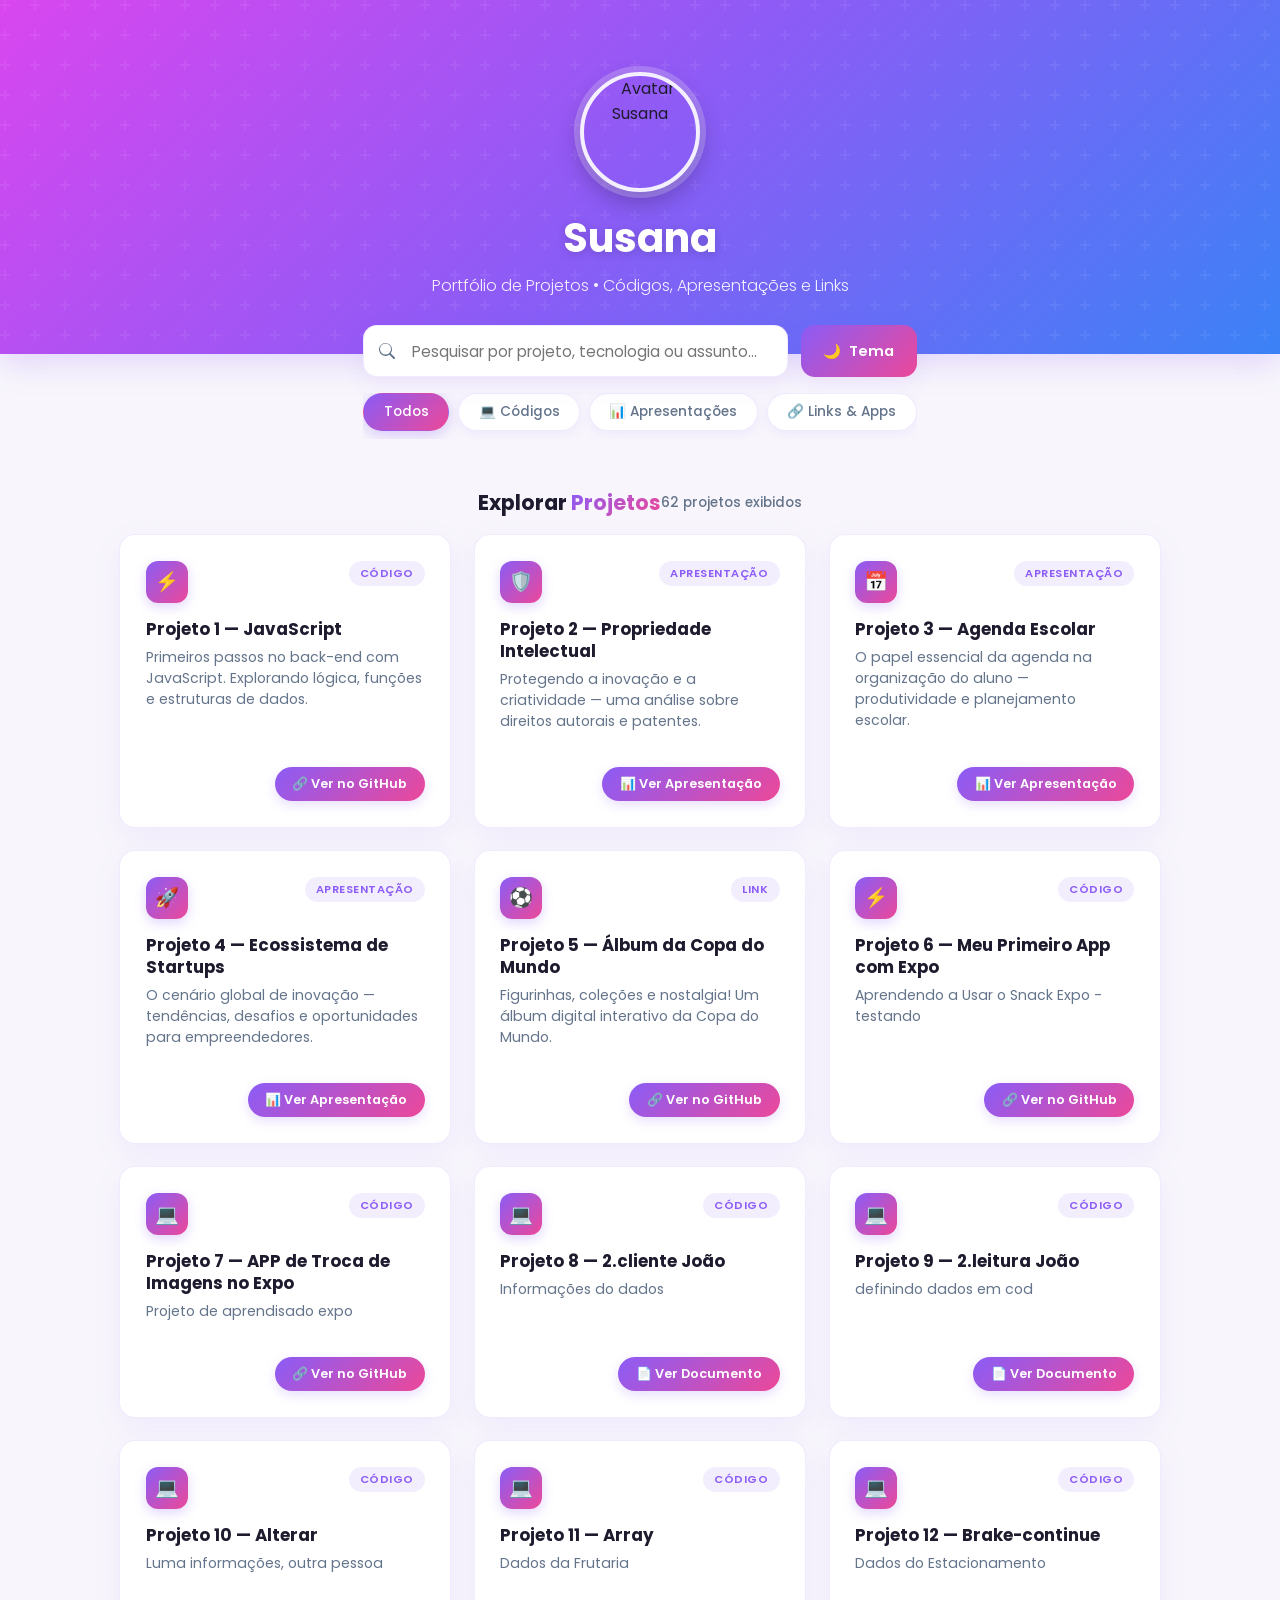
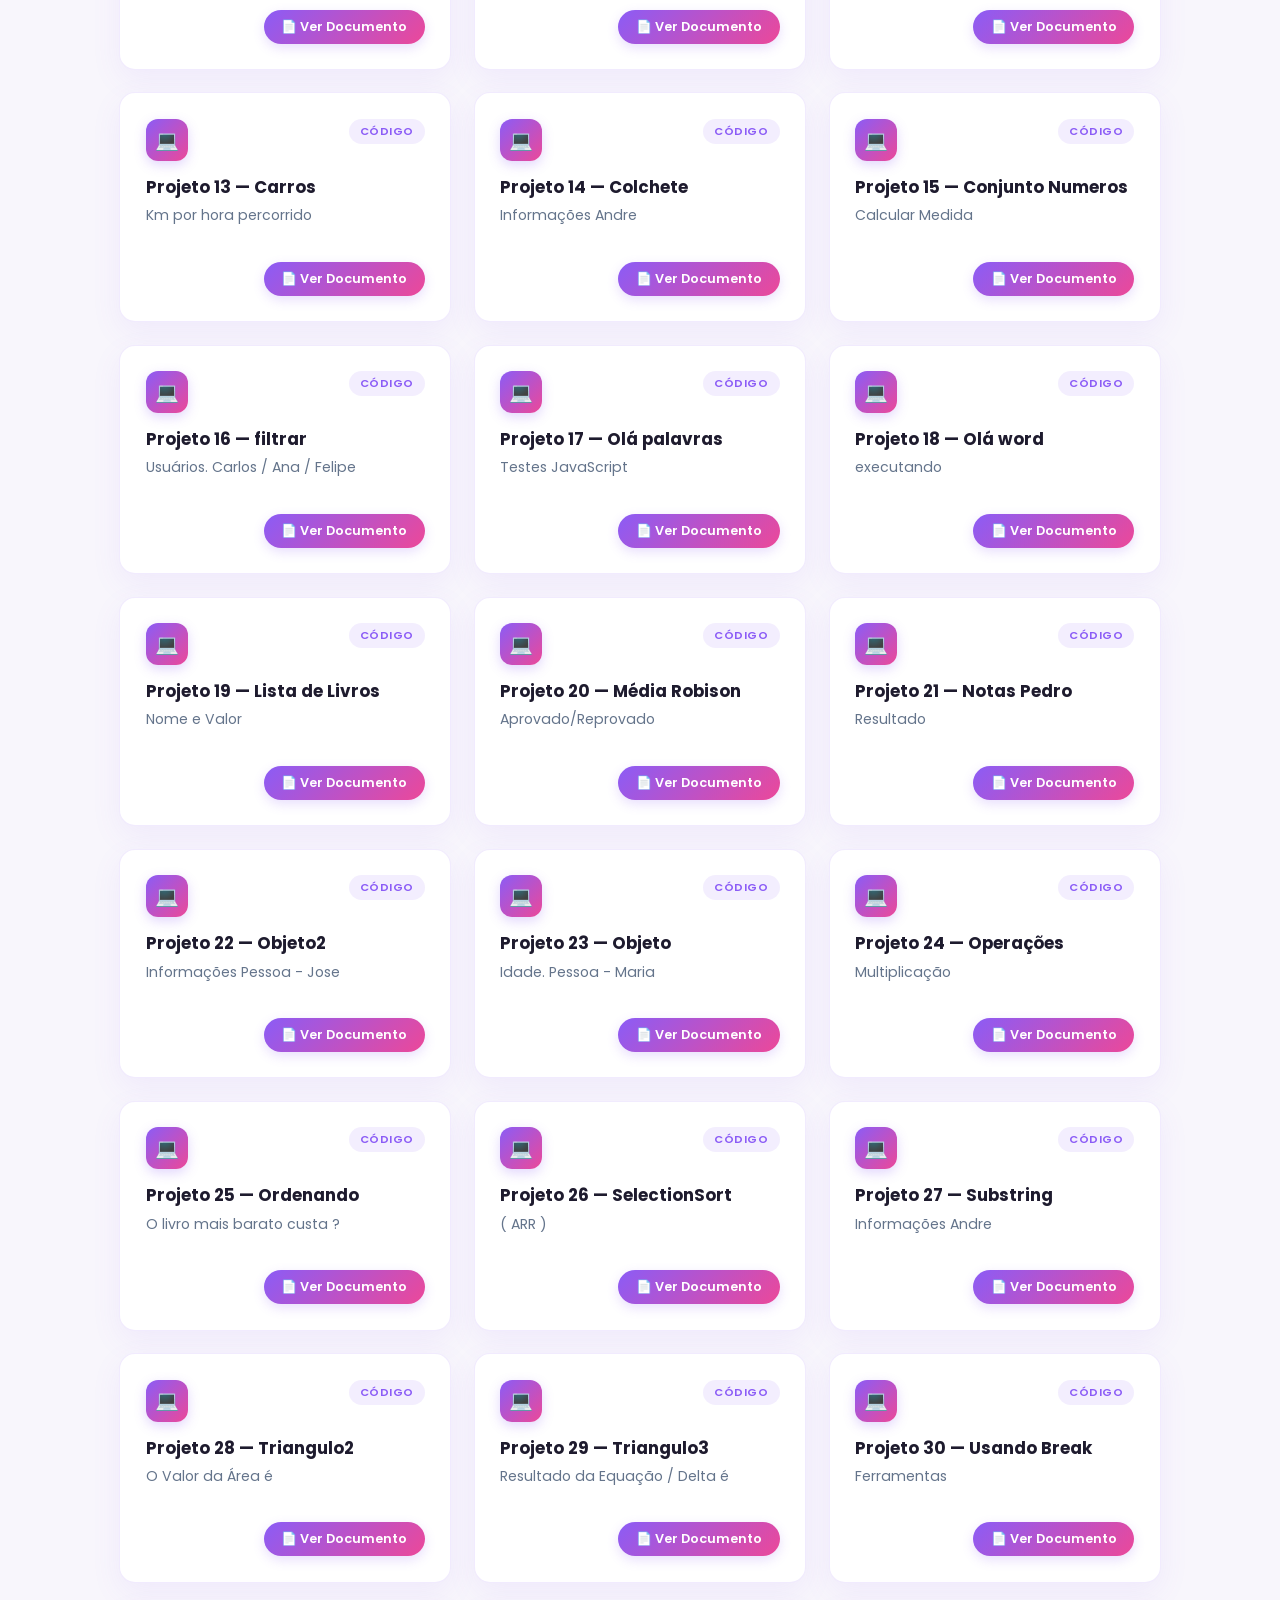
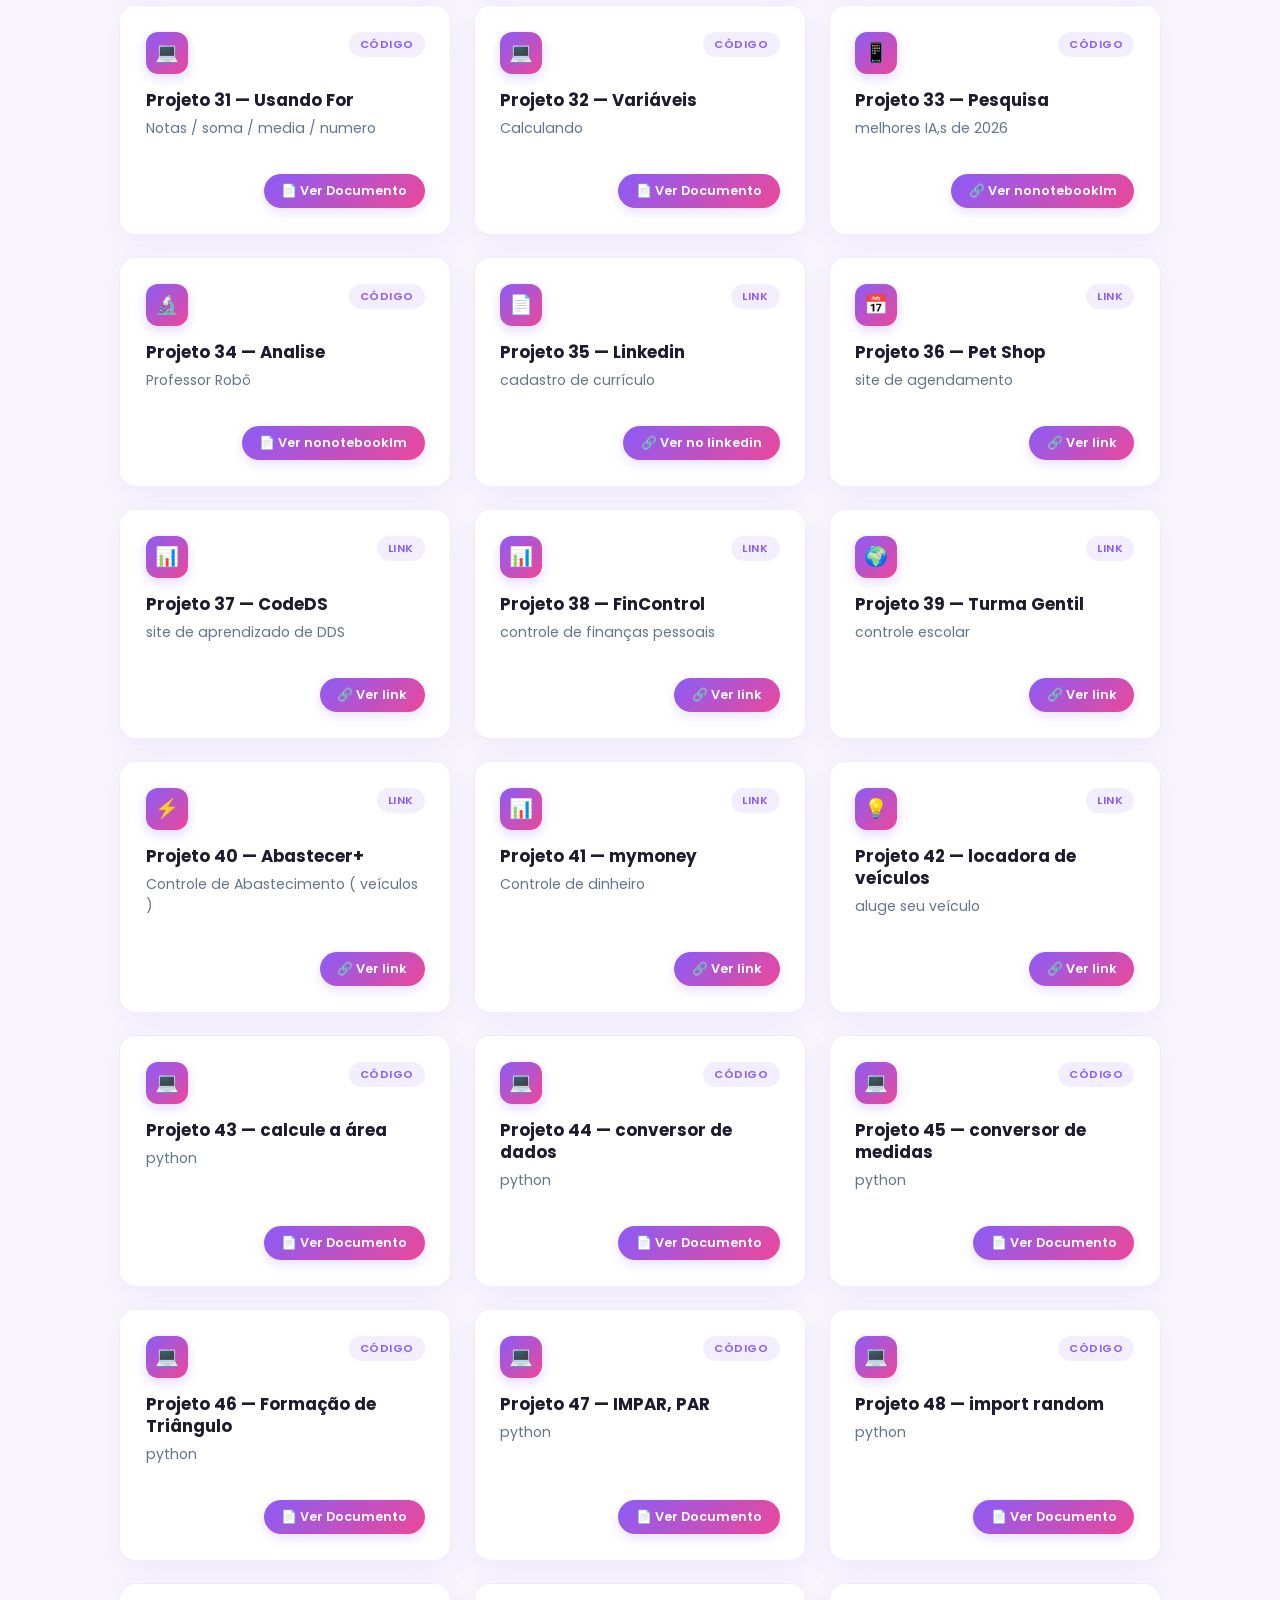
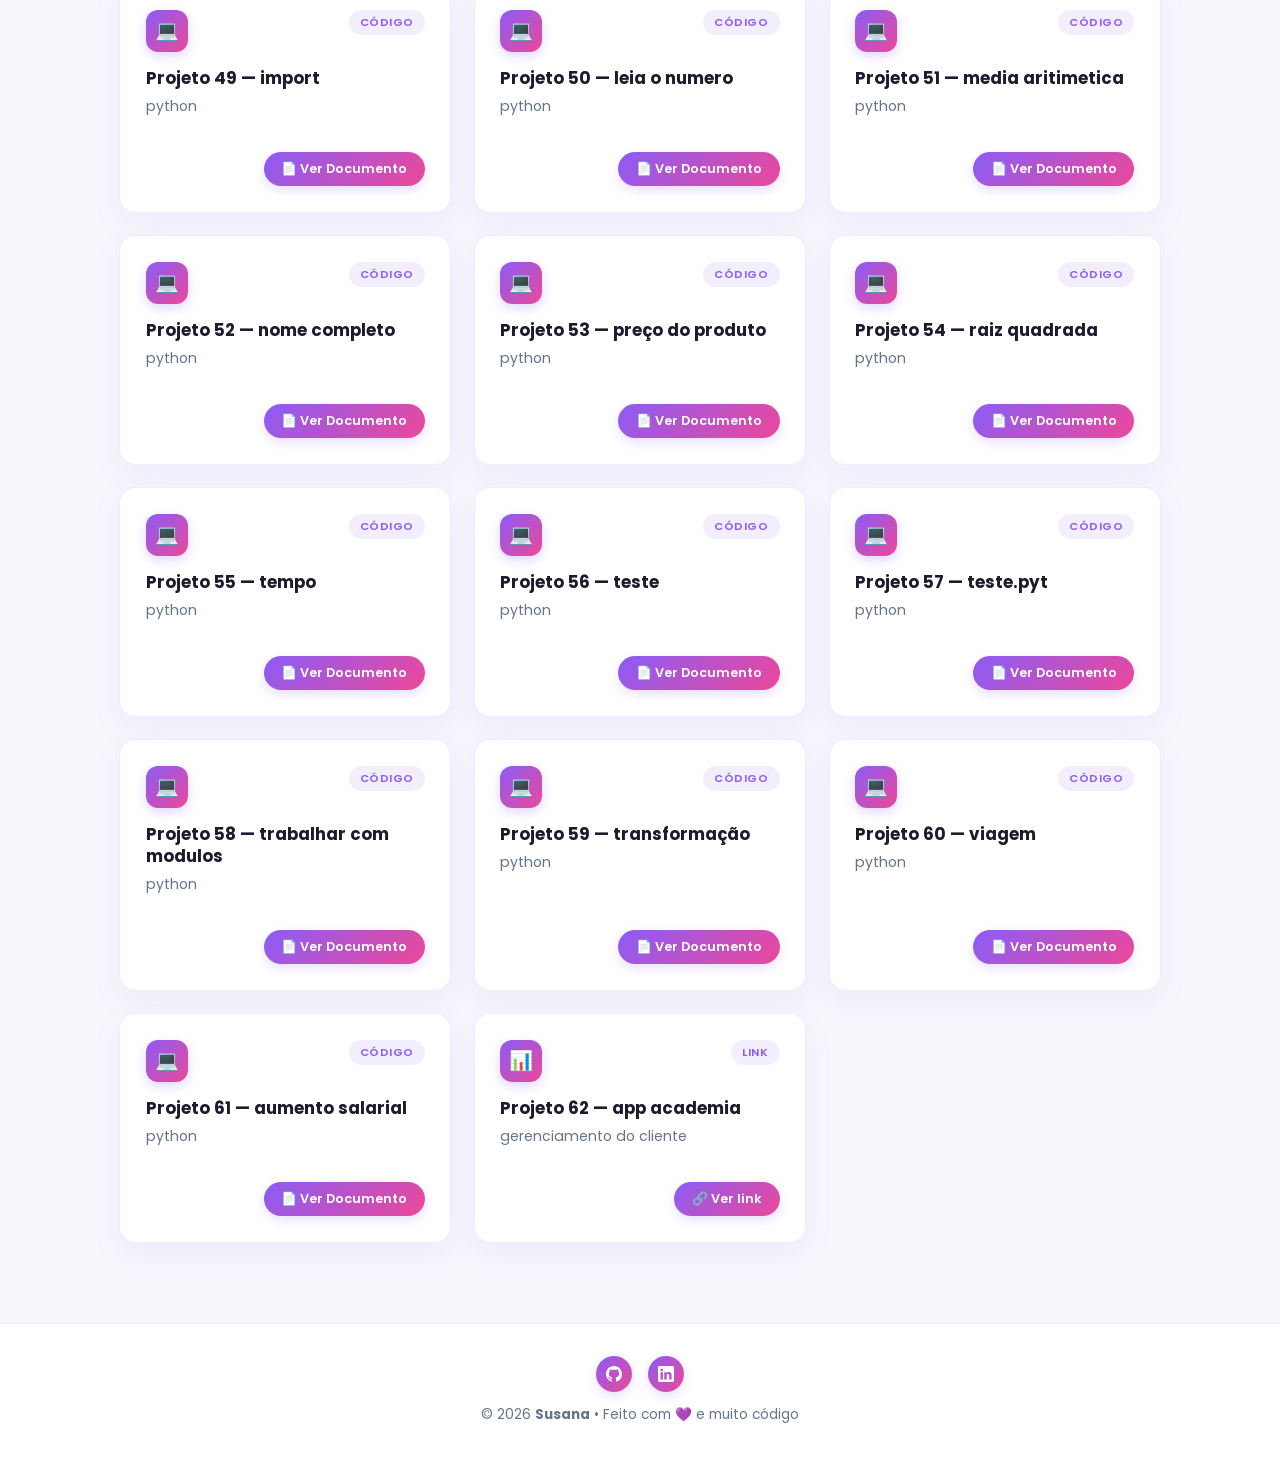
==== index.html @ 1c0d8331 "Update index.html" ====
<!DOCTYPE html>
<html lang="pt-BR">
<head>
  <meta charset="UTF-8">
  <meta name="viewport" content="width=device-width, initial-scale=1.0">
  <title>Portfólio - Susana</title>
  <link href="https://fonts.googleapis.com/css2?family=Poppins:wght@300;400;500;600;700&display=swap" rel="stylesheet">
  <style>
    :root {
      --bg: #f8f6fc;
      --card-bg: #ffffff;
      --text: #1e1b2e;
      --subtext: #64748b;
      --accent: #8b5cf6;
      --accent2: #ec4899;
      --shadow: rgba(139, 92, 246, 0.08);
      --card-border: rgba(139, 92, 246, 0.12);
    }
    body.dark {
      --bg: #09090f;
      --card-bg: #13131f;
      --text: #f1f5f9;
      --subtext: #94a3b8;
      --shadow: rgba(139, 92, 246, 0.15);
      --card-border: rgba(139, 92, 246, 0.2);
    }
    * { margin: 0; padding: 0; box-sizing: border-box; }
    body {
      font-family: 'Poppins', sans-serif;
      background: var(--bg);
      color: var(--text);
      transition: background 0.4s ease, color 0.4s ease;
      min-height: 100vh;
      display: flex;
      flex-direction: column;
    }

    /* ── HEADER ── */
    header {
      position: relative;
      text-align: center;
      padding: 4.5rem 1rem 3.5rem;
      background: linear-gradient(135deg, #d946ef 0%, #8b5cf6 50%, #3b82f6 100%);
      overflow: hidden;
      box-shadow: 0 10px 30px rgba(139, 92, 246, 0.2);
    }
    header::before {
      content: '';
      position: absolute;
      inset: 0;
      background: url("data:image/svg+xml,%3Csvg width='60' height='60' viewBox='0 0 60 60' xmlns='http://www.w3.org/2000/svg'%3E%3Cg fill='none' fill-rule='evenodd'%3E%3Cg fill='%23ffffff' fill-opacity='0.06'%3E%3Cpath d='M36 34v-4h-2v4h-4v2h4v4h2v-4h4v-2h-4zm0-30V0h-2v4h-4v2h4v4h2V6h4V4h-4zM6 34v-4H4v4H0v2h4v4h2v-4h4v-2H6zM6 4V0H4v4H0v2h4v4h2V6h4V4H6z'/%3E%3C/g%3E%3C/g%3E%3C/svg%3E");
    }
    .avatar-wrapper {
      position: relative;
      display: inline-block;
      margin-bottom: 1rem;
    }
    .avatar-wrapper img {
      width: 120px;
      height: 120px;
      border-radius: 50%;
      border: 4px solid rgba(255,255,255,0.9);
      box-shadow: 0 0 0 6px rgba(255,255,255,0.2), 0 10px 25px rgba(0,0,0,0.25);
      object-fit: cover;
      display: block;
    }
    header h1 { font-size: 2.5rem; font-weight: 700; color: #fff; text-shadow: 0 2px 10px rgba(0,0,0,0.15); }
    header p  { font-size: 1rem; color: rgba(255,255,255,0.9); margin-top: 0.3rem; font-weight: 300; }

    /* ── CONTROLS & FILTERS ── */
    .controls-container {
      max-width: 1080px;
      margin: -1.8rem auto 1.5rem;
      padding: 0 1.2rem;
      position: relative;
      z-index: 10;
    }
    .search-and-theme {
      display: flex;
      gap: 0.8rem;
      margin-bottom: 1rem;
    }
    .search-wrap { position: relative; flex: 1; }
    .search-wrap svg { position: absolute; left: 16px; top: 50%; transform: translateY(-50%); color: var(--subtext); pointer-events: none; }
    input[type="text"] {
      width: 100%;
      padding: 0.85rem 1rem 0.85rem 3rem;
      border-radius: 14px;
      border: 1px solid var(--card-border);
      background: var(--card-bg);
      color: var(--text);
      font-family: 'Poppins', sans-serif;
      font-size: 0.95rem;
      box-shadow: 0 8px 25px var(--shadow);
      transition: all 0.3s ease;
      outline: none;
    }
    input[type="text"]:focus { border-color: var(--accent); box-shadow: 0 8px 30px rgba(139, 92, 246, 0.2); }
    
    .icon-btn {
      padding: 0.85rem 1.4rem;
      border: none;
      border-radius: 14px;
      background: linear-gradient(135deg, var(--accent), var(--accent2));
      color: #fff;
      cursor: pointer;
      font-weight: 600;
      font-family: 'Poppins', sans-serif;
      font-size: 0.9rem;
      box-shadow: 0 8px 25px var(--shadow);
      transition: transform 0.2s, opacity 0.2s;
      display: flex;
      align-items: center;
      gap: 0.5rem;
      white-space: nowrap;
    }
    .icon-btn:hover { opacity: 0.9; transform: translateY(-2px); }

    /* Category Filter Pills */
    .category-filters {
      display: flex;
      gap: 0.6rem;
      overflow-x: auto;
      padding-bottom: 0.5rem;
      scrollbar-width: none;
    }
    .category-filters::-webkit-scrollbar { display: none; }
    .filter-btn {
      padding: 0.5rem 1.2rem;
      border: 1px solid var(--card-border);
      border-radius: 50px;
      background: var(--card-bg);
      color: var(--subtext);
      cursor: pointer;
      font-weight: 500;
      font-family: 'Poppins', sans-serif;
      font-size: 0.85rem;
      transition: all 0.25s ease;
      box-shadow: 0 4px 12px var(--shadow);
      white-space: nowrap;
    }
    .filter-btn:hover { color: var(--text); border-color: var(--accent); }
    .filter-btn.active {
      background: linear-gradient(135deg, var(--accent), var(--accent2));
      color: #fff;
      border-color: transparent;
      box-shadow: 0 4px 15px rgba(139, 92, 246, 0.3);
    }

    /* ── SECTION HEADER ── */
    .section-info {
      max-width: 1080px;
      margin: 1.5rem auto 1rem;
      padding: 0 1.2rem;
      display: flex;
      justify-content: space-between;
      align-items: center;
    }
    .section-title { font-size: 1.3rem; font-weight: 700; color: var(--text); }
    .section-title span {
      background: linear-gradient(135deg, var(--accent), var(--accent2));
      -webkit-background-clip: text;
      -webkit-text-fill-color: transparent;
    }
    .project-count {
      font-size: 0.85rem;
      color: var(--subtext);
      font-weight: 500;
    }

    /* ── GRID ── */
    main {
      max-width: 1080px;
      width: 100%;
      margin: 0 auto;
      padding: 0 1.2rem 5rem;
      display: grid;
      grid-template-columns: repeat(auto-fit, minmax(300px, 1fr));
      gap: 1.4rem;
      flex: 1;
    }

    /* ── CARDS ── */
    .card {
      background: var(--card-bg);
      border-radius: 16px;
      padding: 1.6rem;
      box-shadow: 0 10px 30px var(--shadow);
      transition: transform 0.3s cubic-bezier(0.16, 1, 0.3, 1), box-shadow 0.3s ease, border-color 0.3s ease;
      position: relative;
      overflow: hidden;
      border: 1px solid var(--card-border);
      display: flex;
      flex-direction: column;
      justify-content: space-between;
      animation: riseUp 0.5s forwards;
      opacity: 0;
      transform: translateY(20px);
    }
    .card:hover {
      transform: translateY(-5px);
      box-shadow: 0 15px 35px rgba(139, 92, 246, 0.15);
      border-color: rgba(139, 92, 246, 0.3);
    }
    .card-top { margin-bottom: 1rem; }
    .card-header-row {
      display: flex;
      justify-content: space-between;
      align-items: flex-start;
      margin-bottom: 1rem;
    }
    .card-icon {
      width: 42px; height: 42px; border-radius: 12px;
      background: linear-gradient(135deg, var(--accent), var(--accent2));
      display: flex; align-items: center; justify-content: center;
      font-size: 1.2rem;
      color: #fff;
      box-shadow: 0 4px 12px rgba(139, 92, 246, 0.25);
    }
    .card-tag {
      background: rgba(139, 92, 246, 0.1);
      color: var(--accent);
      font-size: 0.7rem; font-weight: 600;
      padding: 0.25rem 0.7rem; border-radius: 50px;
      text-transform: uppercase;
      letter-spacing: 0.5px;
    }
    .card h2 { font-size: 1.05rem; font-weight: 700; color: var(--text); margin-bottom: 0.4rem; line-height: 1.3; }
    .card p  { font-size: 0.88rem; color: var(--subtext); line-height: 1.5; margin-bottom: 1.2rem; }
    
    .card-footer { display: flex; align-items: center; justify-content: flex-end; }
    .card a {
      display: inline-flex; align-items: center; gap: 0.4rem;
      color: #fff;
      background: linear-gradient(135deg, var(--accent), var(--accent2));
      text-decoration: none; font-weight: 600; font-size: 0.8rem;
      padding: 0.5rem 1.1rem; border-radius: 50px;
      transition: opacity 0.2s, transform 0.2s;
      box-shadow: 0 4px 12px rgba(139, 92, 246, 0.2);
    }
    .card a:hover { opacity: 0.9; transform: translateX(2px); }

    /* No results state */
    #noResults {
      display: none;
      text-align: center;
      grid-column: 1 / -1;
      color: var(--subtext);
      padding: 4rem 0;
      background: var(--card-bg);
      border-radius: 16px;
      border: 1px dashed var(--card-border);
    }
    #noResults span { font-size: 2.5rem; display: block; margin-bottom: 0.5rem; }

    /* ── FOOTER ── */
    footer {
      text-align: center; padding: 2rem 1rem;
      background: var(--card-bg); font-size: 0.85rem; color: var(--subtext);
      border-top: 1px solid var(--card-border);
      margin-top: auto;
    }
    .social-links { display: flex; justify-content: center; gap: 1rem; margin-bottom: 0.8rem; }
    .social-links a {
      width: 36px; height: 36px; border-radius: 50%;
      background: linear-gradient(135deg, var(--accent), var(--accent2));
      color: #fff; display: flex; align-items: center; justify-content: center;
      font-size: 0.95rem; text-decoration: none; transition: transform 0.2s;
      box-shadow: 0 4px 12px rgba(139, 92, 246, 0.2);
    }
    .social-links a:hover { transform: translateY(-3px); }

    @keyframes riseUp { to { opacity: 1; transform: translateY(0); } }
  </style>
</head>
<body>

  <header>
    <div class="avatar-wrapper">
      <img src="https://images.unsplash.com/photo-1534528741775-53994a69daeb?auto=format&fit=crop&w=300&q=80" alt="Avatar Susana">
    </div>
    <h1>Susana</h1>
    <p>Portfólio de Projetos &bull; Códigos, Apresentações e Links</p>
  </header>

  <div class="controls-container">
    <div class="search-and-theme">
      <div class="search-wrap">
        <svg xmlns="http://www.w3.org/2000/svg" width="16" height="16" fill="currentColor" viewBox="0 0 16 16">
          <path d="M11.742 10.344a6.5 6.5 0 1 0-1.397 1.398h-.001c.03.04.062.078.098.115l3.85 3.85a1 1 0 0 0 1.415-1.414l-3.85-3.85a1.007 1.007 0 0 0-.115-.099zm-5.242 1.156a5.5 5.5 0 1 1 0-11 5.5 5.5 0 0 1 0 11z"/>
        </svg>
        <input type="text" id="search" placeholder="Pesquisar por projeto, tecnologia ou assunto...">
      </div>
      <button class="icon-btn" id="toggleTheme">
        <span id="themeIcon">🌙</span> Tema
      </button>
    </div>

    <div class="category-filters" id="categoryFilters">
      <button class="filter-btn active" data-category="all">Todos</button>
      <button class="filter-btn" data-category="codigo">💻 Códigos</button>
      <button class="filter-btn" data-category="apresentacao">📊 Apresentações</button>
      <button class="filter-btn" data-category="link">🔗 Links & Apps</button>
    </div>
  </div>

  <div class="section-info">
    <h2 class="section-title">Explorar <span>Projetos</span></h2>
    <p class="project-count" id="projectCount"></p>
  </div>

  <main id="projetos">
    <div id="noResults">
      <span>🔍</span>
      Nenhum projeto encontrado com esses critérios.
    </div>
  </main>

  <footer>
    <div class="social-links">
      <a href="https://github.com/susihh" target="_blank" title="GitHub">
        <svg xmlns="http://www.w3.org/2000/svg" width="16" height="16" fill="currentColor" viewBox="0 0 16 16">
          <path d="M8 0C3.58 0 0 3.58 0 8c0 3.54 2.29 6.53 5.47 7.59.4.07.55-.17.55-.38 0-.19-.01-.82-.01-1.49-2.01.37-2.53-.49-2.69-.94-.09-.23-.48-.94-.82-1.13-.28-.15-.68-.52-.01-.53.63-.01 1.08.58 1.23.82.72 1.21 1.87.87 2.33.66.07-.52.28-.87.51-1.07-1.78-.2-3.64-.89-3.64-3.95 0-.87.31-1.59.82-2.15-.08-.2-.36-1.02.08-2.12 0 0 .67-.21 2.2.82.64-.18 1.32-.27 2-.27.68 0 1.36.09 2 .27 1.53-1.04 2.2-.82 2.2-.82.44 1.1.16 1.92.08 2.12.51.56.82 1.27.82 2.15 0 3.07-1.87 3.75-3.65 3.95.29.25.54.73.54 1.48 0 1.07-.01 1.93-.01 2.2 0 .21.15.46.55.38A8.012 8.012 0 0 0 16 8c0-4.42-3.58-8-8-8z"/>
        </svg>
      </a>
      <a href="#" title="LinkedIn">
        <svg xmlns="http://www.w3.org/2000/svg" width="16" height="16" fill="currentColor" viewBox="0 0 16 16">
          <path d="M0 1.146C0 .513.526 0 1.175 0h13.65C15.474 0 16 .513 16 1.146v13.708c0 .633-.526 1.146-1.175 1.146H1.175C.526 16 0 15.487 0 14.854V1.146zm4.943 12.248V6.169H2.542v7.225h2.401zm-1.2-8.212c.837 0 1.358-.554 1.358-1.248-.015-.709-.52-1.248-1.342-1.248-.822 0-1.359.54-1.359 1.248 0 .694.521 1.248 1.327 1.248h.016zm4.908 8.212V9.359c0-.216.016-.432.08-.586.173-.431.568-.878 1.232-.878.869 0 1.216.662 1.216 1.634v3.865h2.401V9.25c0-2.22-1.184-3.252-2.764-3.252-1.274 0-1.845.7-2.165 1.193v.025h-.016a5.54 5.54 0 0 1 .016-.025V6.169h-2.4c.03.678 0 7.225 0 7.225h2.4z"/>
        </svg>
      </a>
    </div>
    <p>© 2026 <strong>Susana</strong> &bull; Feito com 💜 e muito código</p>
  </footer>

  <script>
    /* ─────────────────────────────────────────
       DADOS DOS PROJETOS (Organizados por Categoria)
    ───────────────────────────────────────── */
    const PROJECTS = [
      { id: 1, title: 'Projeto 1 — JavaScript', desc: 'Primeiros passos no back-end com JavaScript. Explorando lógica, funções e estruturas de dados.', link: 'https://github.com/susihh/inicio-backend', linkLabel: '🔗 Ver no GitHub', icon: '⚡', category: 'codigo', tag: 'Código' },
      { id: 2, title: 'Projeto 2 — Propriedade Intelectual', desc: 'Protegendo a inovação e a criatividade — uma análise sobre direitos autorais e patentes.', link: 'https://gamma.app/docs/Untitled-rqdm8o5hxt34jbd', linkLabel: '📊 Ver Apresentação', icon: '🛡️', category: 'apresentacao', tag: 'Apresentação' },
      { id: 3, title: 'Projeto 3 — Agenda Escolar', desc: 'O papel essencial da agenda na organização do aluno — produtividade e planejamento escolar.', link: 'https://gamma.app/docs/O-Papel-Essencial-da-Agenda-na-Organizacao-do-Aluno-p4n5jm6sjg3y83y', linkLabel: '📊 Ver Apresentação', icon: '📅', category: 'apresentacao', tag: 'Apresentação' },
      { id: 4, title: 'Projeto 4 — Ecossistema de Startups', desc: 'O cenário global de inovação — tendências, desafios e oportunidades para empreendedores.', link: 'https://gamma.app/docs/O-Ecossistema-de-Startups-em-2026-vfy98basn80knwh', linkLabel: '📊 Ver Apresentação', icon: '🚀', category: 'apresentacao', tag: 'Apresentação' },
      { id: 5, title: 'Projeto 5 — Álbum da Copa do Mundo', desc: 'Figurinhas, coleções e nostalgia! Um álbum digital interativo da Copa do Mundo.', link: 'https://susihh.github.io/copa-do-mundo-/index..html.html', linkLabel: '🔗 Ver no GitHub', icon: '⚽', category: 'link', tag: 'link' },
      { id: 6, title: 'Projeto 6 — Meu Primeiro App com Expo', desc: 'Aprendendo a Usar o Snack Expo - testando', link: 'https://github.com/susihh/text-app-', linkLabel: '🔗 Ver no GitHub', icon: '⚡', category: 'codigo', tag: 'Código' },
      { id: 7, title: 'Projeto 7 — APP de Troca de Imagens no Expo', desc: 'Projeto de aprendisado expo', link: 'https://github.com/susihh/snack.expo', linkLabel: '🔗 Ver no GitHub', icon: '💻', category: 'codigo', tag: 'Código' }, 
      { id: 8, title: 'Projeto 8 — 2.cliente João', desc: 'Informações do dados', documento: '2.cliente.json', documentoLabel: '📄 Ver Documento', icon: '💻', category: 'codigo', tag: 'Código' },
      { id: 9, title: 'Projeto 9 — 2.leitura João', desc: 'definindo dados em cod', documento: '2.leitura.js', documentoLabel: '📄 Ver Documento', icon: '💻', category: 'codigo', tag: 'Código' },
      { id: 10, title: 'Projeto 10 — Alterar', desc: 'Luma informações, outra pessoa', documento: 'alterar.js', documentoLabel: '📄 Ver Documento', icon: '💻', category: 'codigo', tag: 'Código' },
      { id: 11, title: 'Projeto 11 — Array', desc: 'Dados da Frutaria', documento: 'array.js', documentoLabel: '📄 Ver Documento', icon: '💻', category: 'codigo', tag: 'Código' },
      { id: 12, title: 'Projeto 12 — Brake-continue', desc: 'Dados do Estacionamento', documento: 'brake_continue.js', documentoLabel: '📄 Ver Documento', icon: '💻', category: 'codigo', tag: 'Código' },
      { id: 13, title: 'Projeto 13 — Carros', desc: 'Km por hora percorrido', documento: 'carro.js', documentoLabel: '📄 Ver Documento', icon: '💻', category: 'codigo', tag: 'Código' },
      { id: 14, title: 'Projeto 14 — Colchete', desc: 'Informações Andre', documento: 'colchete.js', documentoLabel: '📄 Ver Documento', icon: '💻', category: 'codigo', tag: 'Código' },
      { id: 15, title: 'Projeto 15 — Conjunto Numeros', desc: 'Calcular Medida', documento: 'conjuntonumeros.js', documentoLabel: '📄 Ver Documento', icon: '💻', category: 'codigo', tag: 'Código' },
      { id: 16, title: 'Projeto 16 — filtrar', desc: 'Usuários. Carlos / Ana / Felipe', documento: 'filtrar.js', documentoLabel: '📄 Ver Documento', icon: '💻', category: 'codigo', tag: 'Código' },
      { id: 17, title: 'Projeto 17 — Olá palavras', desc: 'Testes JavaScript', documento: 'hello word.html', documentoLabel: '📄 Ver Documento', icon: '💻', category: 'codigo', tag: 'Código' },
      { id: 18, title: 'Projeto 18 — Olá word', desc: 'executando', documento: 'hello word.js', documentoLabel: '📄 Ver Documento', icon: '💻', category: 'codigo', tag: 'Código' },
      { id: 19, title: 'Projeto 19 — Lista de Livros', desc: 'Nome e Valor', documento: 'listaLivros.js', documentoLabel: '📄 Ver Documento', icon: '💻', category: 'codigo', tag: 'Código' },
      { id: 20, title: 'Projeto 20 — Média Robison', desc: 'Aprovado/Reprovado', documento: 'media_se.js', documentoLabel: '📄 Ver Documento', icon: '💻', category: 'codigo', tag: 'Código' },
      { id: 21, title: 'Projeto 21 — Notas Pedro', desc: 'Resultado', documento: 'notas.js', documentoLabel: '📄 Ver Documento', icon: '💻', category: 'codigo', tag: 'Código' },
      { id: 22, title: 'Projeto 22 — Objeto2', desc: 'Informações Pessoa - Jose', documento: 'objet2.js', documentoLabel: '📄 Ver Documento', icon: '💻', category: 'codigo', tag: 'Código' },
      { id: 23, title: 'Projeto 23 — Objeto', desc: 'Idade. Pessoa - Maria', documento: 'objeto.js', documentoLabel: '📄 Ver Documento', icon: '💻', category: 'codigo', tag: 'Código' },
      { id: 24, title: 'Projeto 24 — Operações', desc: 'Multiplicação', documento: 'operacoes basicas.js', documentoLabel: '📄 Ver Documento', icon: '💻', category: 'codigo', tag: 'Código' },
      { id: 25, title: 'Projeto 25 — Ordenando', desc: 'O livro mais barato custa ?', documento: 'ordenando.js', documentoLabel: '📄 Ver Documento', icon: '💻', category: 'codigo', tag: 'Código' },
      { id: 26, title: 'Projeto 26 — SelectionSort', desc: '( ARR )', documento: 'selectionSort.js', documentoLabel: '📄 Ver Documento', icon: '💻', category: 'codigo', tag: 'Código' },
      { id: 27, title: 'Projeto 27 — Substring', desc: 'Informações Andre', documento: 'substring.js', documentoLabel: '📄 Ver Documento', icon: '💻', category: 'codigo', tag: 'Código' },
      { id: 28, title: 'Projeto 28 — Triangulo2', desc: 'O Valor da Área é', documento: 'triangulo 2.js', documentoLabel: '📄 Ver Documento', icon: '💻', category: 'codigo', tag: 'Código' },
      { id: 29, title: 'Projeto 29 — Triangulo3', desc: 'Resultado da Equação / Delta é', documento: 'triangulo 3.js', documentoLabel: '📄 Ver Documento', icon: '💻', category: 'codigo', tag: 'Código' },
      { id: 30, title: 'Projeto 30 — Usando Break', desc: 'Ferramentas', documento: 'usando break.js', documentoLabel: '📄 Ver Documento', icon: '💻', category: 'codigo', tag: 'Código' },
      { id: 31, title: 'Projeto 31 — Usando For', desc: 'Notas / soma / media / numero', documento: 'usando for.js', documentoLabel: '📄 Ver Documento', icon: '💻', category: 'codigo', tag: 'Código' },
      { id: 32, title: 'Projeto 32 — Variáveis', desc: 'Calculando', documento: 'variaveis.js', documentoLabel: '📄 Ver Documento', icon: '💻', category: 'codigo', tag: 'Código' },
      { id: 33, title: 'Projeto 33 — Pesquisa', desc: 'melhores IA,s de 2026', link: 'https://notebooklm.google.com/notebook/1aeaca98-67e8-4603-968e-89d786132182/artifact/e0ffb7dc-1e06-4798-ac65-22d82a022705?utm_source=nlm_web_share&utm_medium=google_oo&utm_campaign=art_share_2&utm_content=&utm_smc=nlm_web_share_google_oo_art_share_2_', linkLabel: '🔗 Ver nonotebooklm', icon: '📱', category: 'codigo', tag: 'Código' }, 
      { id: 34, title: 'Projeto 34 — Analise', desc: 'Professor Robô', documento: 'https://notebooklm.google.com/notebook/e25b0040-010f-4c2b-98dd-2babfbe1a2cb/artifact/675d7c5d-365e-46ff-b39b-b37000105065?utm_source=nlm_web_share&utm_medium=google_oo&utm_campaign=art_share_2&utm_content=&utm_smc=nlm_web_share_google_oo_art_share_2_', documentoLabel: '📄 Ver nonotebooklm', icon: '🔬', category: 'codigo', tag: 'Código' }, 
      { id: 35, title: 'Projeto 35 — Linkedin', desc: 'cadastro de currículo', link: 'https://www.linkedin.com/feed/', linkLabel: '🔗 Ver no linkedin', icon: '📄', category: 'link', tag: 'Link' },             
      { id: 36, title: 'Projeto 36 — Pet Shop', desc: 'site de agendamento', link: 'https://tomato-paw-care-flow.base44.app', linkLabel: '🔗 Ver link', icon: '📅', category: 'link', tag: 'Link' },
      { id: 37, title: 'Projeto 37 — CodeDS', desc: 'site de aprendizado de DDS', link: 'https://dds-flow-master.base44.app', linkLabel: '🔗 Ver link', icon: '📊', category: 'link', tag: 'Link' },             
      { id: 38, title: 'Projeto 38 — FinControl', desc: 'controle de finanças pessoais', link: 'https://spiritual-fin-flow-go.base44.app', linkLabel: '🔗 Ver link', icon: '📊', category: 'link', tag: 'Link' },
      { id: 39, title: 'Projeto 39 — Turma Gentil', desc: 'controle escolar', link: 'https://mimo-escola-fcil.base44.app', linkLabel: '🔗 Ver link', icon: '🌍', category: 'link', tag: 'Link' },    
      { id: 40, title: 'Projeto 40 — Abastecer+', desc: 'Controle de Abastecimento ( veículos )', link: 'https://meu-tanque-flow.base44.app', linkLabel: '🔗 Ver link', icon: '⚡', category: 'link', tag: 'Link' },
      { id: 41, title: 'Projeto 41 — mymoney', desc: 'Controle de dinheiro', link: 'https://mymoney-copy-cd4a299d.base44.app', linkLabel: '🔗 Ver link', icon: '📊', category: 'link', tag: 'Link' },     
      { id: 42, title: 'Projeto 42 — locadora de veículos', desc: 'aluge seu veículo', link: 'https://terra-trek-hub.base44.app/', linkLabel: '🔗 Ver link', icon: '💡', category: 'link', tag: 'Link' },             
      { id: 43, title: 'Projeto 43 — calcule a área', desc: 'python', documento: 'calcule a área.py', documentoLabel: '📄 Ver Documento', icon: '💻', category: 'codigo', tag: 'Código' },             
      { id: 44, title: 'Projeto 44 — conversor de dados', desc: 'python', documento: 'conversor de dados', documentoLabel: '📄 Ver Documento', icon: '💻', category: 'codigo', tag: 'Código' },             
      { id: 45, title: 'Projeto 45 — conversor de medidas', desc: 'python', documento: 'conversor de medidas', documentoLabel: '📄 Ver Documento', icon: '💻', category: 'codigo', tag: 'Código' },             
      { id: 46, title: 'Projeto 46 — Formação de Triângulo', desc: 'python', documento: 'Formação de Triângulo.py', documentoLabel: '📄 Ver Documento', icon: '💻', category: 'codigo', tag: 'Código' },
      { id: 47, title: 'Projeto 47 — IMPAR, PAR', desc: 'python', documento: 'IMPAR, PAR.py', documentoLabel: '📄 Ver Documento', icon: '💻', category: 'codigo', tag: 'Código' },
      { id: 48, title: 'Projeto 48 — import random', desc: 'python', documento: 'import random.py', documentoLabel: '📄 Ver Documento', icon: '💻', category: 'codigo', tag: 'Código' },
      { id: 49, title: 'Projeto 49 — import', desc: 'python', documento: 'import.py', documentoLabel: '📄 Ver Documento', icon: '💻', category: 'codigo', tag: 'Código' },
      { id: 50, title: 'Projeto 50 — leia o numero', desc: 'python', documento: 'leia o numero.py', documentoLabel: '📄 Ver Documento', icon: '💻', category: 'codigo', tag: 'Código' },
      { id: 51, title: 'Projeto 51 — media aritimetica', desc: 'python', documento: 'media aritimetica', documentoLabel: '📄 Ver Documento', icon: '💻', category: 'codigo', tag: 'Código' },
      { id: 52, title: 'Projeto 52 — nome completo', desc: 'python', documento: 'nome completo.py', documentoLabel: '📄 Ver Documento', icon: '💻', category: 'codigo', tag: 'Código' },
      { id: 53, title: 'Projeto 53 — preço do produto', desc: 'python', documento: 'preço do produto.py', documentoLabel: '📄 Ver Documento', icon: '💻', category: 'codigo', tag: 'Código' },
      { id: 54, title: 'Projeto 54 — raiz quadrada', desc: 'python', documento: 'raiz quadrada', documentoLabel: '📄 Ver Documento', icon: '💻', category: 'codigo', tag: 'Código' },
      { id: 55, title: 'Projeto 55 — tempo', desc: 'python', documento: 'tempo.py', documentoLabel: '📄 Ver Documento', icon: '💻', category: 'codigo', tag: 'Código' },
      { id: 56, title: 'Projeto 56 — teste', desc: 'python', documento: 'teste.py', documentoLabel: '📄 Ver Documento', icon: '💻', category: 'codigo', tag: 'Código' },
      { id: 57, title: 'Projeto 57 — teste.pyt', desc: 'python', documento: 'teste.pyt', documentoLabel: '📄 Ver Documento', icon: '💻', category: 'codigo', tag: 'Código' },
      { id: 58, title: 'Projeto 58 — trabalhar com modulos', desc: 'python', documento: 'trabalhar com modulos', documentoLabel: '📄 Ver Documento', icon: '💻', category: 'codigo', tag: 'Código' },
      { id: 59, title: 'Projeto 59 — transformação', desc: 'python', documento: 'transformação.py', documentoLabel: '📄 Ver Documento', icon: '💻', category: 'codigo', tag: 'Código' },
      { id: 60, title: 'Projeto 60 — viagem', desc: 'python', documento: 'viagem.py', documentoLabel: '📄 Ver Documento', icon: '💻', category: 'codigo', tag: 'Código' },
      { id: 61, title: 'Projeto 61 — aumento salarial', desc: 'python', documento: 'aumento salarial.py', documentoLabel: '📄 Ver Documento', icon: '💻', category: 'codigo', tag: 'Código' },
      { id: 62, title: 'Projeto 62 — app academia', desc: 'gerenciamento do cliente', link: 'https://susihh.github.io/app-academia/telainicial.html', linkLabel: '🔗 Ver link', icon: '📊', category: 'link', tag: 'Link' },
    ];

    let currentCategory = 'all';

    /* ─────────────────────────────────────────
       RENDERIZAÇÃO
    ───────────────────────────────────────── */
    function renderAll() {
      const grid = document.getElementById('projetos');
      const noR  = document.getElementById('noResults');
      const term = document.getElementById('search').value.toLowerCase().trim();

      // Remove cards antigos
      grid.querySelectorAll('.card').forEach(c => c.remove());

      const filtered = PROJECTS.filter(p => {
        const matchesSearch = (p.title + p.desc + (p.tag || '')).toLowerCase().includes(term);
        const matchesCategory = currentCategory === 'all' || p.category === currentCategory;
        return matchesSearch && matchesCategory;
      });

      if (filtered.length === 0) {
        noR.style.display = 'block';
      } else {
        noR.style.display = 'none';
        filtered.forEach((p, i) => {
          const card = document.createElement('div');
          card.className = 'card';
          card.style.animationDelay = (i * 0.03) + 's';
          
          const targetLink = p.link || p.documento || '#';
          const targetLabel = p.linkLabel || p.documentoLabel || '🔗 Ver';

          card.innerHTML = `
            <div class="card-top">
              <div class="card-header-row">
                <div class="card-icon">${p.icon || '💡'}</div>
                <span class="card-tag">${p.tag || 'Projeto'}</span>
              </div>
              <h2>${p.title}</h2>
              <p>${p.desc}</p>
            </div>
            <div class="card-footer">
              <a href="${targetLink}" target="_blank">${targetLabel}</a>
            </div>
          `;
          grid.insertBefore(card, noR);
        });
      }

      // Contagem dinâmica
      const totalFiltered = filtered.length;
      document.getElementById('projectCount').textContent =
        totalFiltered === 0 ? 'Nenhum projeto encontrado'
        : `${totalFiltered} projeto${totalFiltered > 1 ? 's' : ''} exibido${totalFiltered > 1 ? 's' : ''}`;
    }

    /* ─────────────────────────────────────────
       FILTROS POR CATEGORIA
    ───────────────────────────────────────── */
    const filterButtons = document.querySelectorAll('.filter-btn');
    filterButtons.forEach(btn => {
      btn.addEventListener('click', () => {
        filterButtons.forEach(b => b.classList.remove('active'));
        btn.classList.add('active');
        currentCategory = btn.getAttribute('data-category');
        renderAll();
      });
    });

    /* ─────────────────────────────────────────
       BUSCA
    ───────────────────────────────────────── */
    document.getElementById('search').addEventListener('input', renderAll);

    /* ─────────────────────────────────────────
       TEMA
    ───────────────────────────────────────── */
    const themeIcon = document.getElementById('themeIcon');
    let dark = localStorage.getItem('susana_theme') === 'dark';
    if (dark) { document.body.classList.add('dark'); themeIcon.textContent = '☀️'; }

    document.getElementById('toggleTheme').addEventListener('click', () => {
      dark = !dark;
      document.body.classList.toggle('dark', dark);
      themeIcon.textContent = dark ? '☀️' : '🌙';
      localStorage.setItem('susana_theme', dark ? 'dark' : 'light');
    });

    /* ─────────────────────────────────────────
       INICIALIZAÇÃO
    ───────────────────────────────────────── */
    renderAll();
  </script>
</body>
</html>
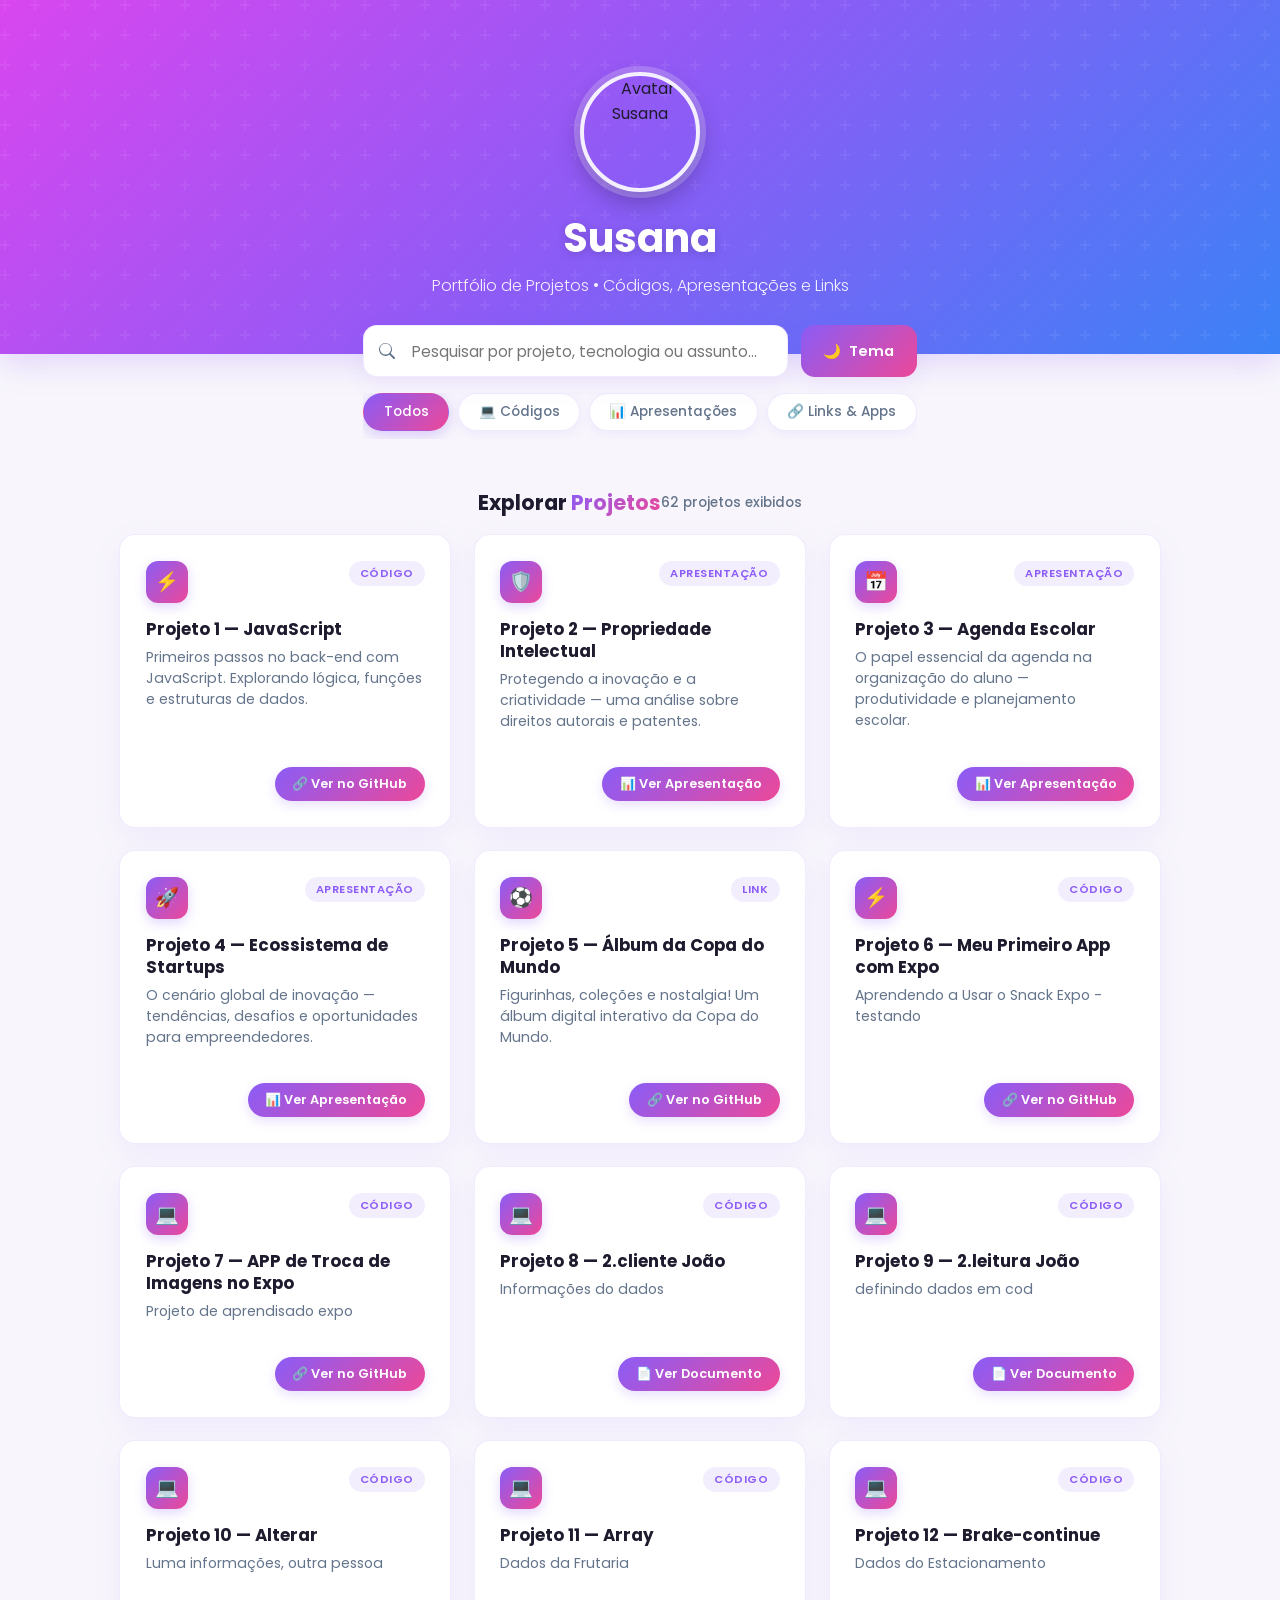
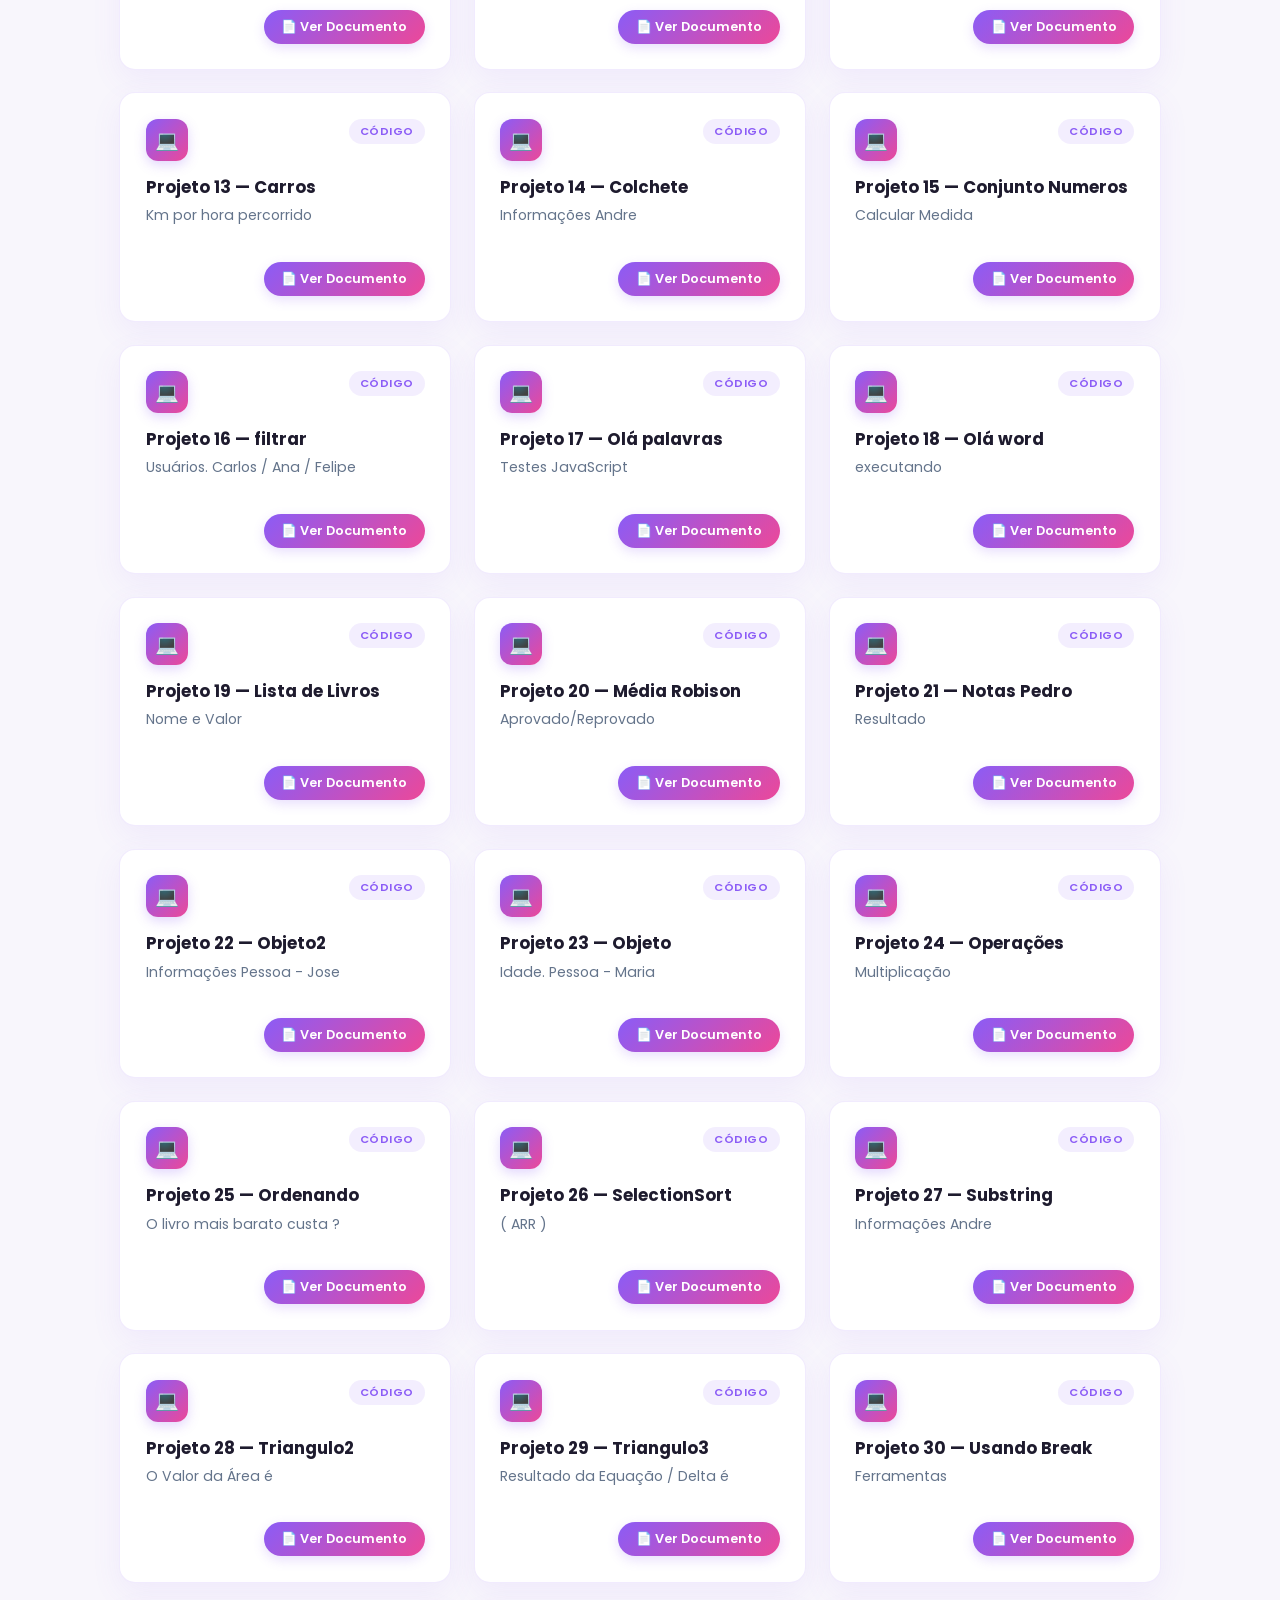
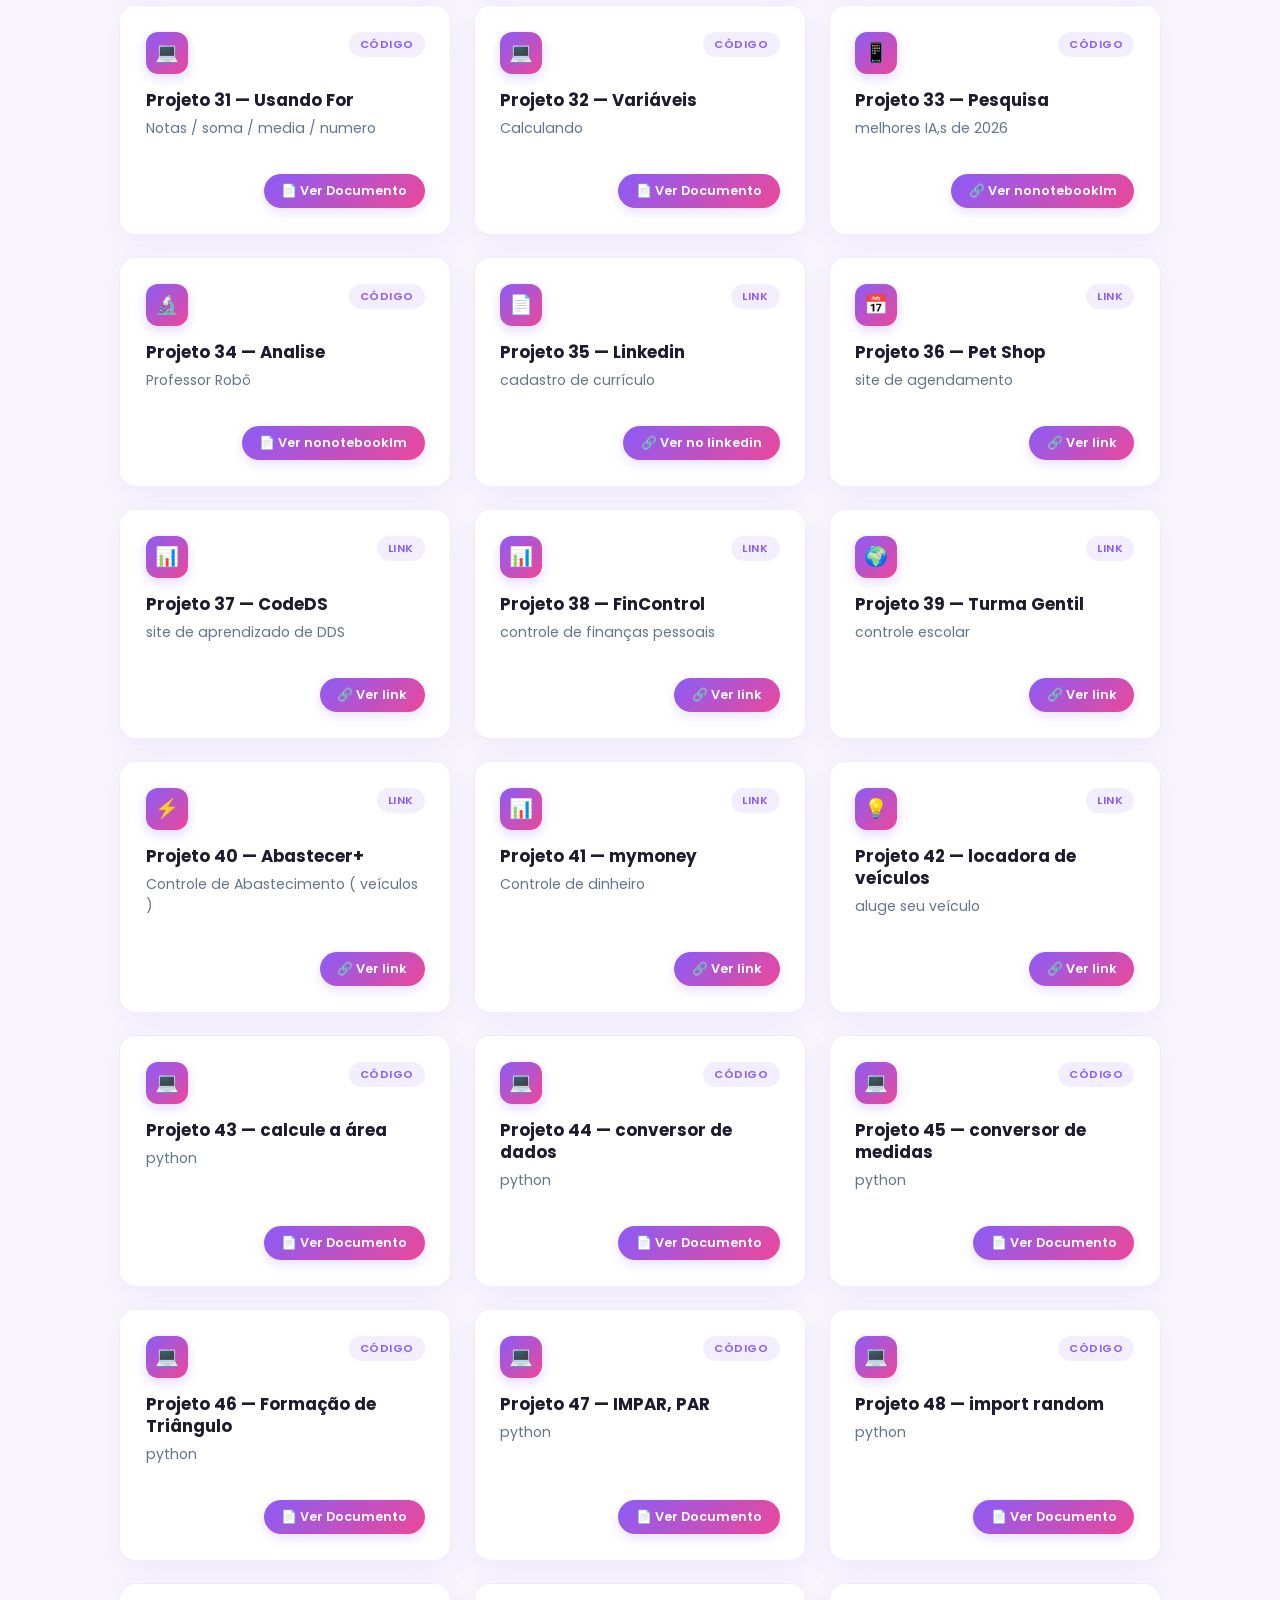
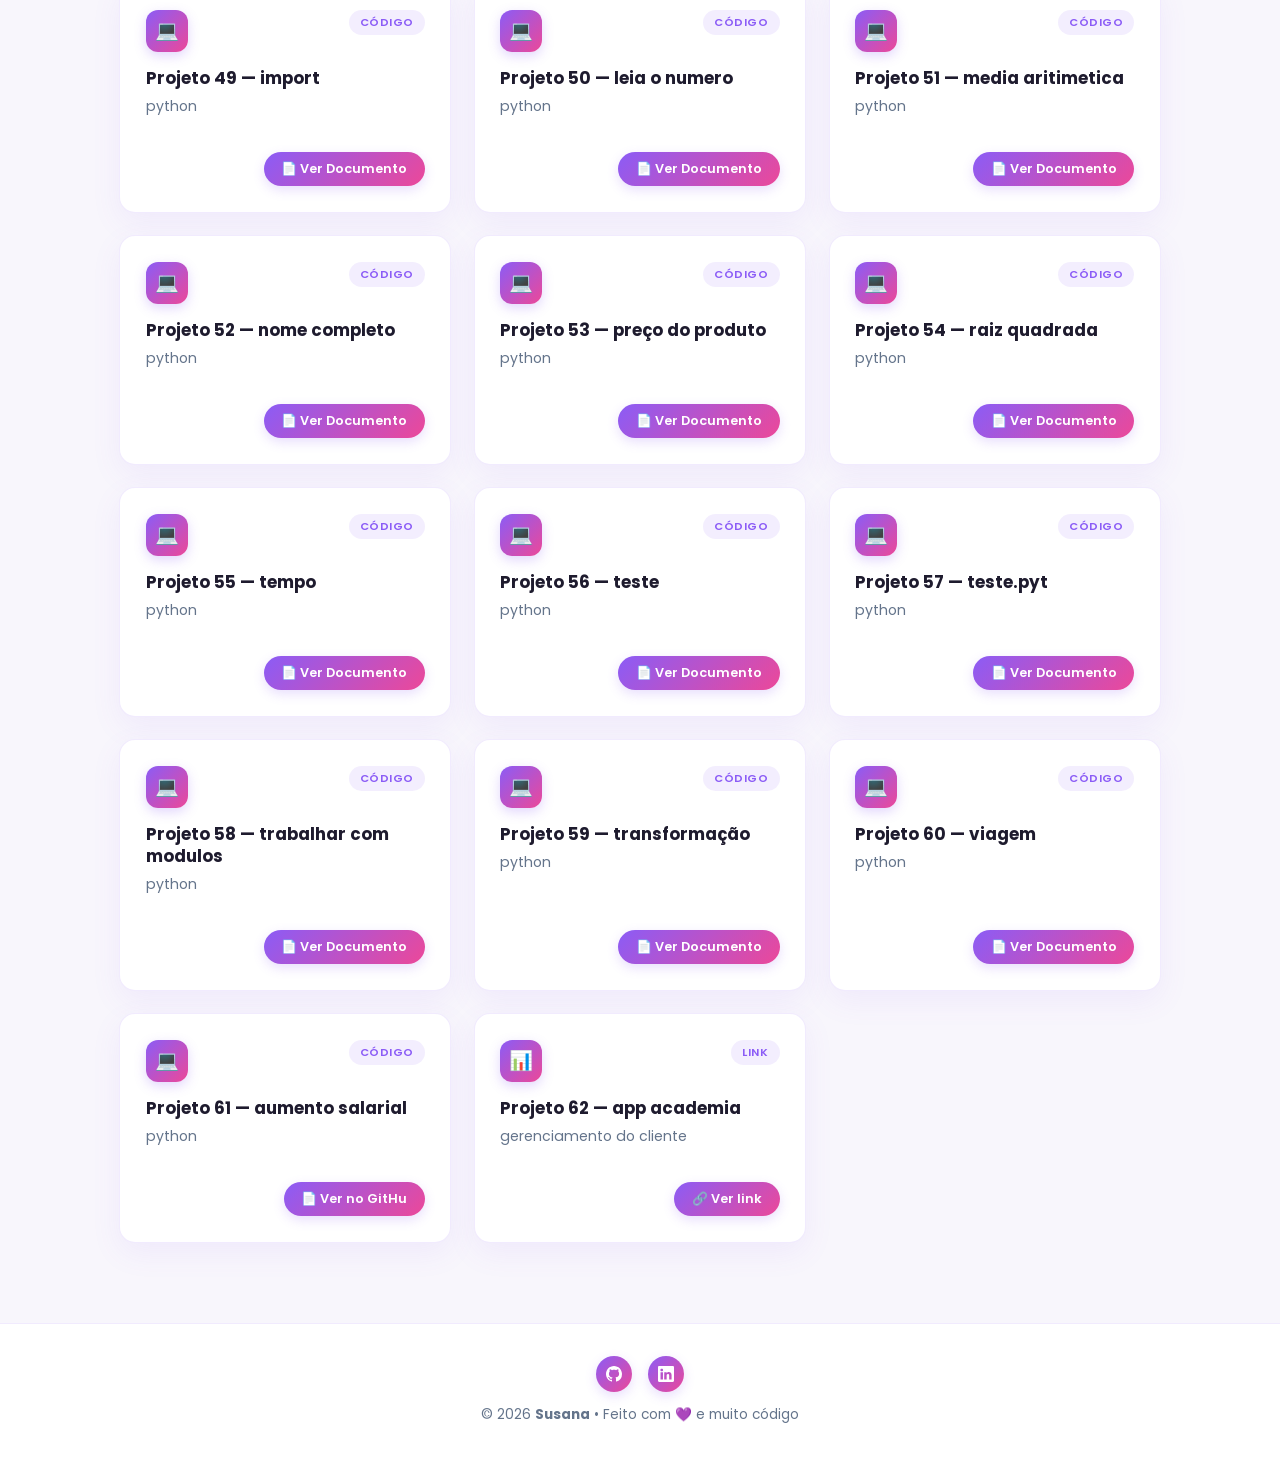
==== commit 995e5f39: "Update index.html" ====
--- a/index.html
+++ b/index.html
@@ -397,7 +397,7 @@
       { id: 58, title: 'Projeto 58 — trabalhar com modulos', desc: 'python', documento: 'trabalhar com modulos', documentoLabel: '📄 Ver Documento', icon: '💻', category: 'codigo', tag: 'Código' },
       { id: 59, title: 'Projeto 59 — transformação', desc: 'python', documento: 'transformação.py', documentoLabel: '📄 Ver Documento', icon: '💻', category: 'codigo', tag: 'Código' },
       { id: 60, title: 'Projeto 60 — viagem', desc: 'python', documento: 'viagem.py', documentoLabel: '📄 Ver Documento', icon: '💻', category: 'codigo', tag: 'Código' },
-      { id: 61, title: 'Projeto 61 — aumento salarial', desc: 'python', documento: 'aumento salarial.py', documentoLabel: '📄 Ver Documento', icon: '💻', category: 'codigo', tag: 'Código' },
+      { id: 61, title: 'Projeto 61 — aumento salarial', desc: 'python', documento: 'aumento salarial.py', documentoLabel: '📄 Ver no GitHu', icon: '💻', category: 'codigo', tag: 'Código' },
       { id: 62, title: 'Projeto 62 — app academia', desc: 'gerenciamento do cliente', link: 'https://susihh.github.io/app-academia/telainicial.html', linkLabel: '🔗 Ver link', icon: '📊', category: 'link', tag: 'Link' },
     ];
 
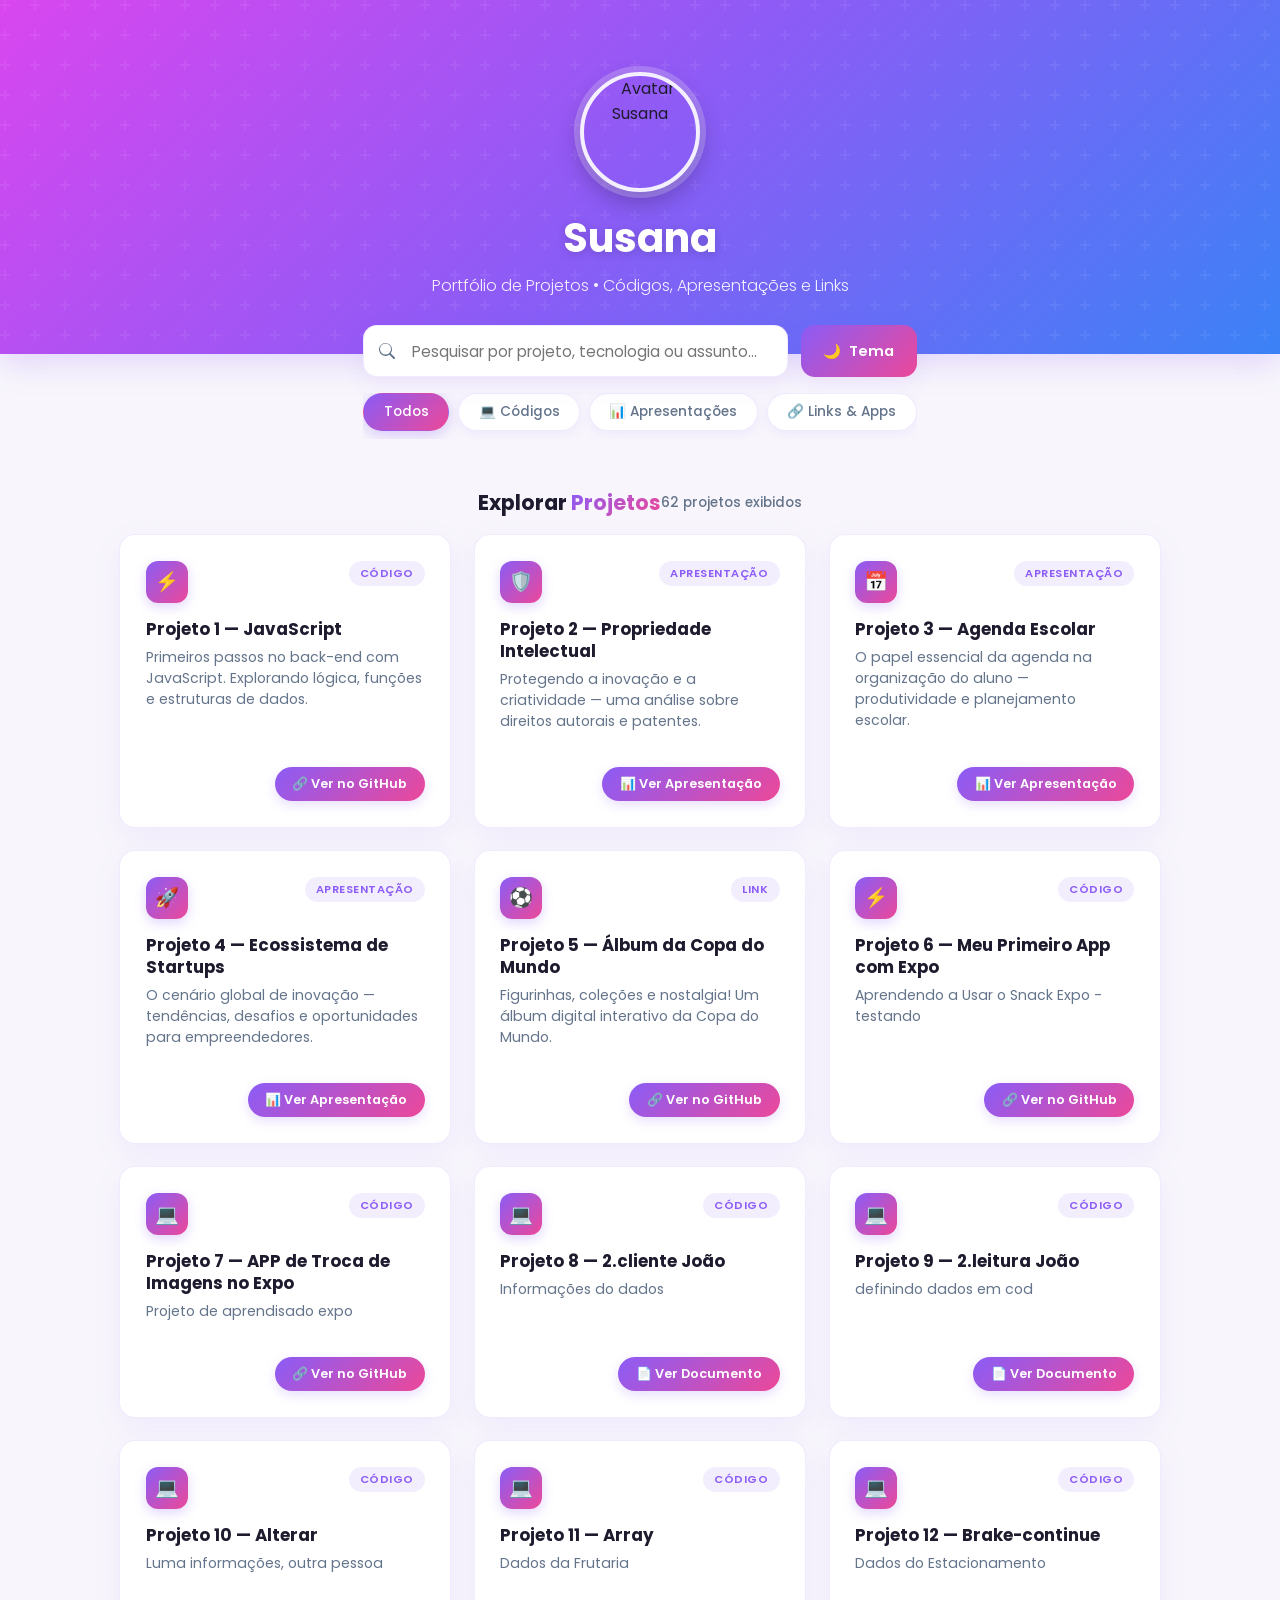
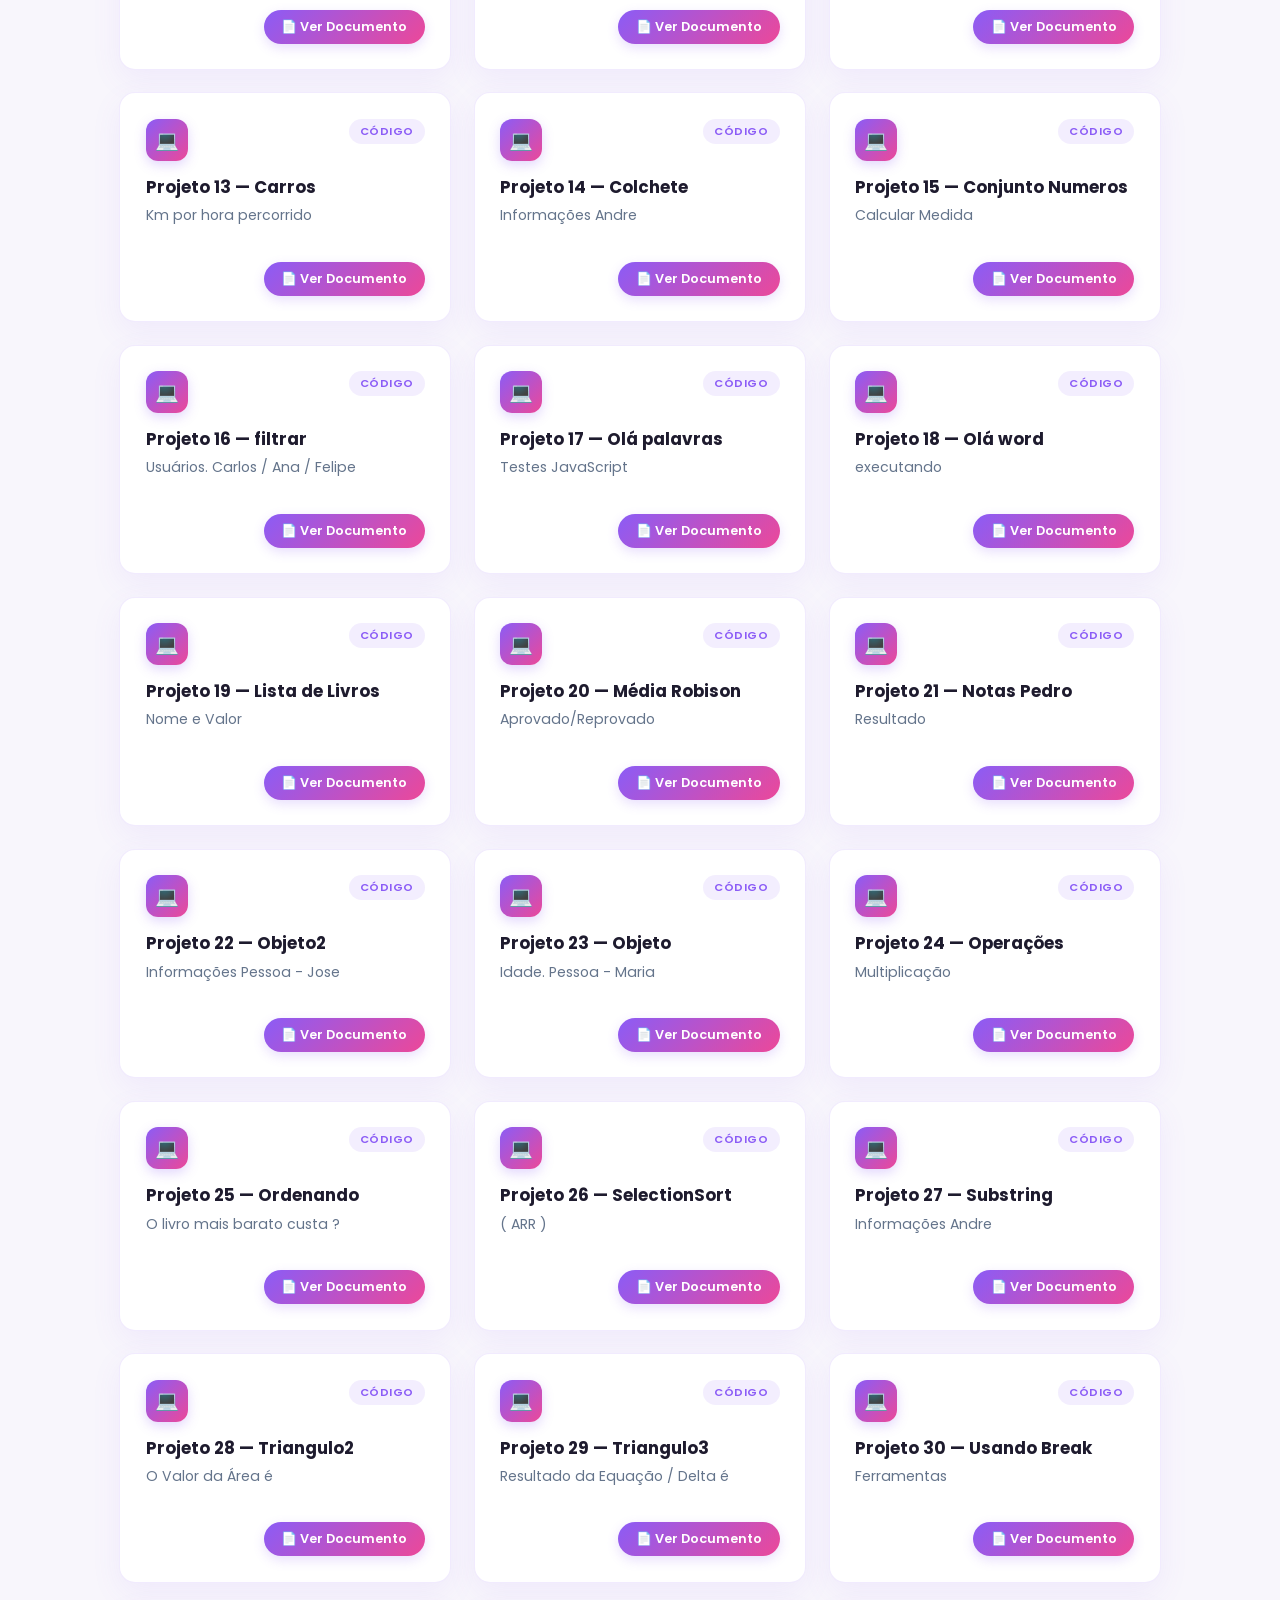
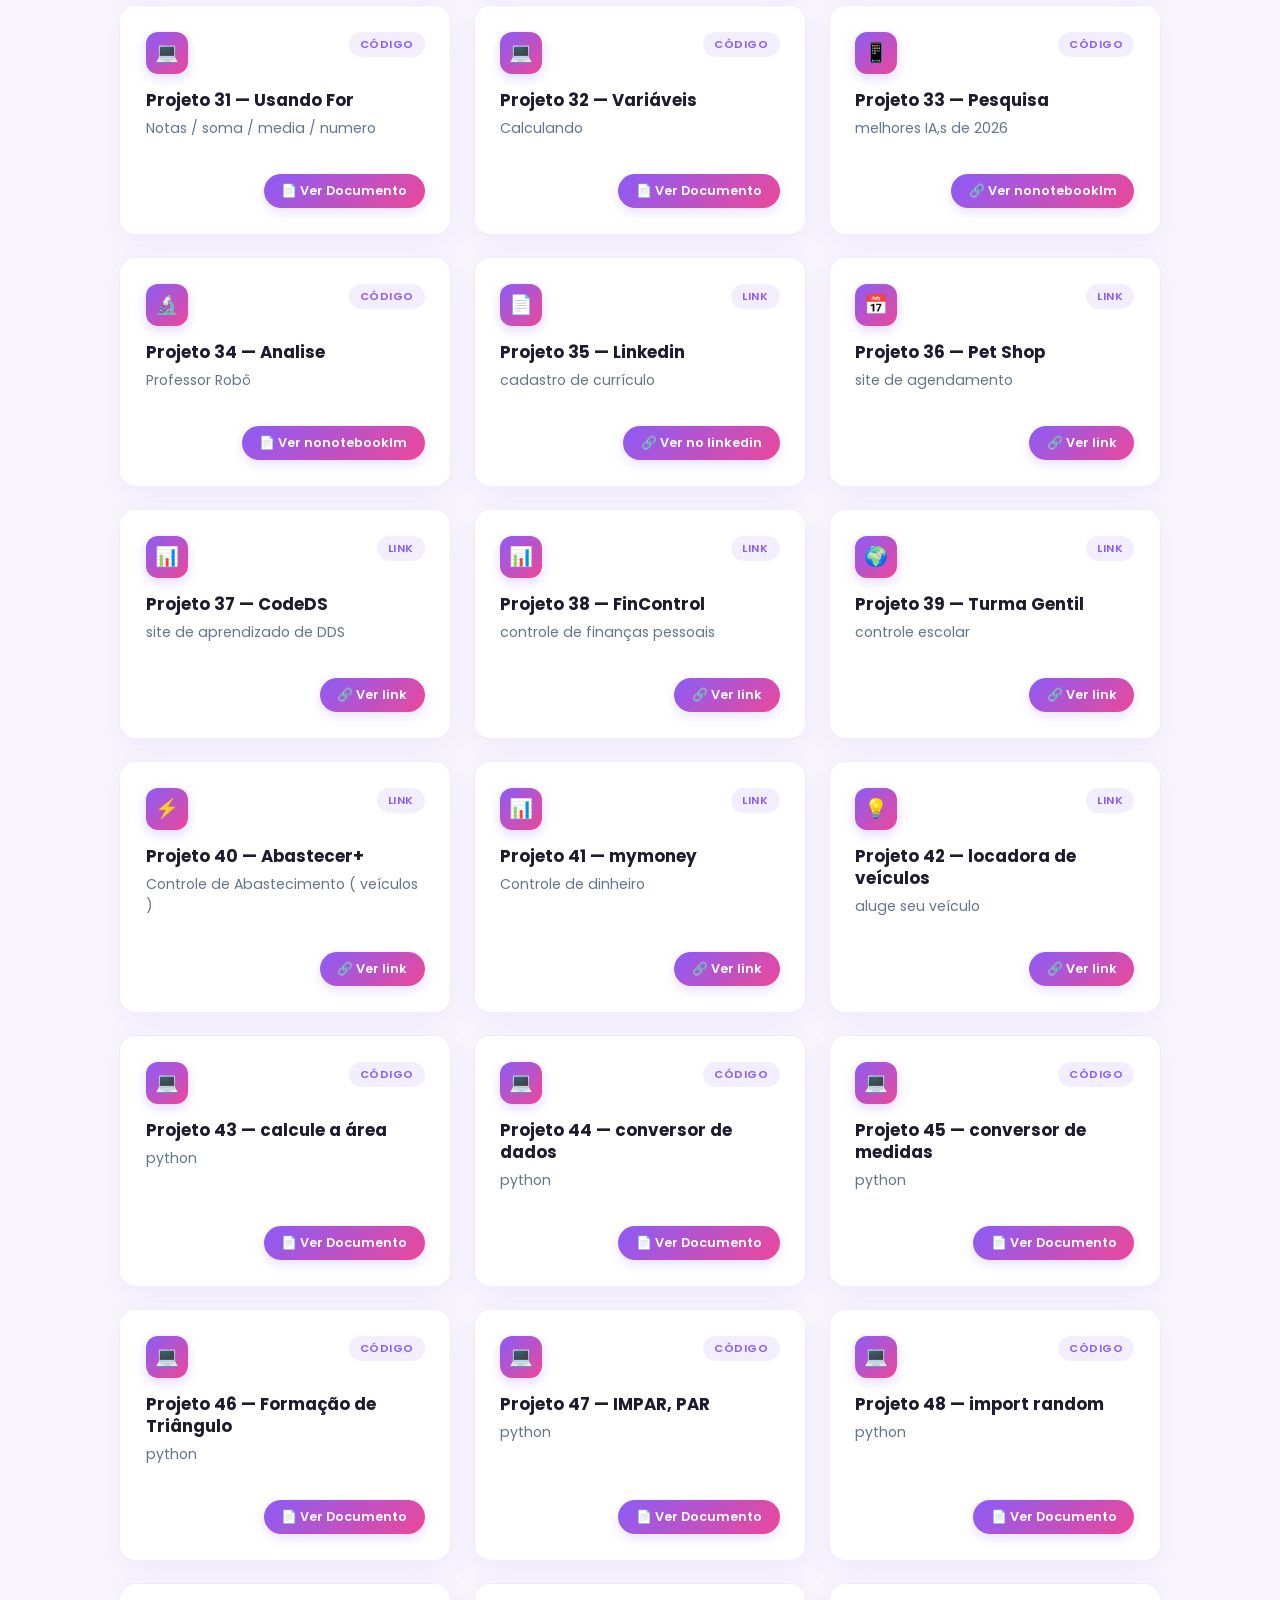
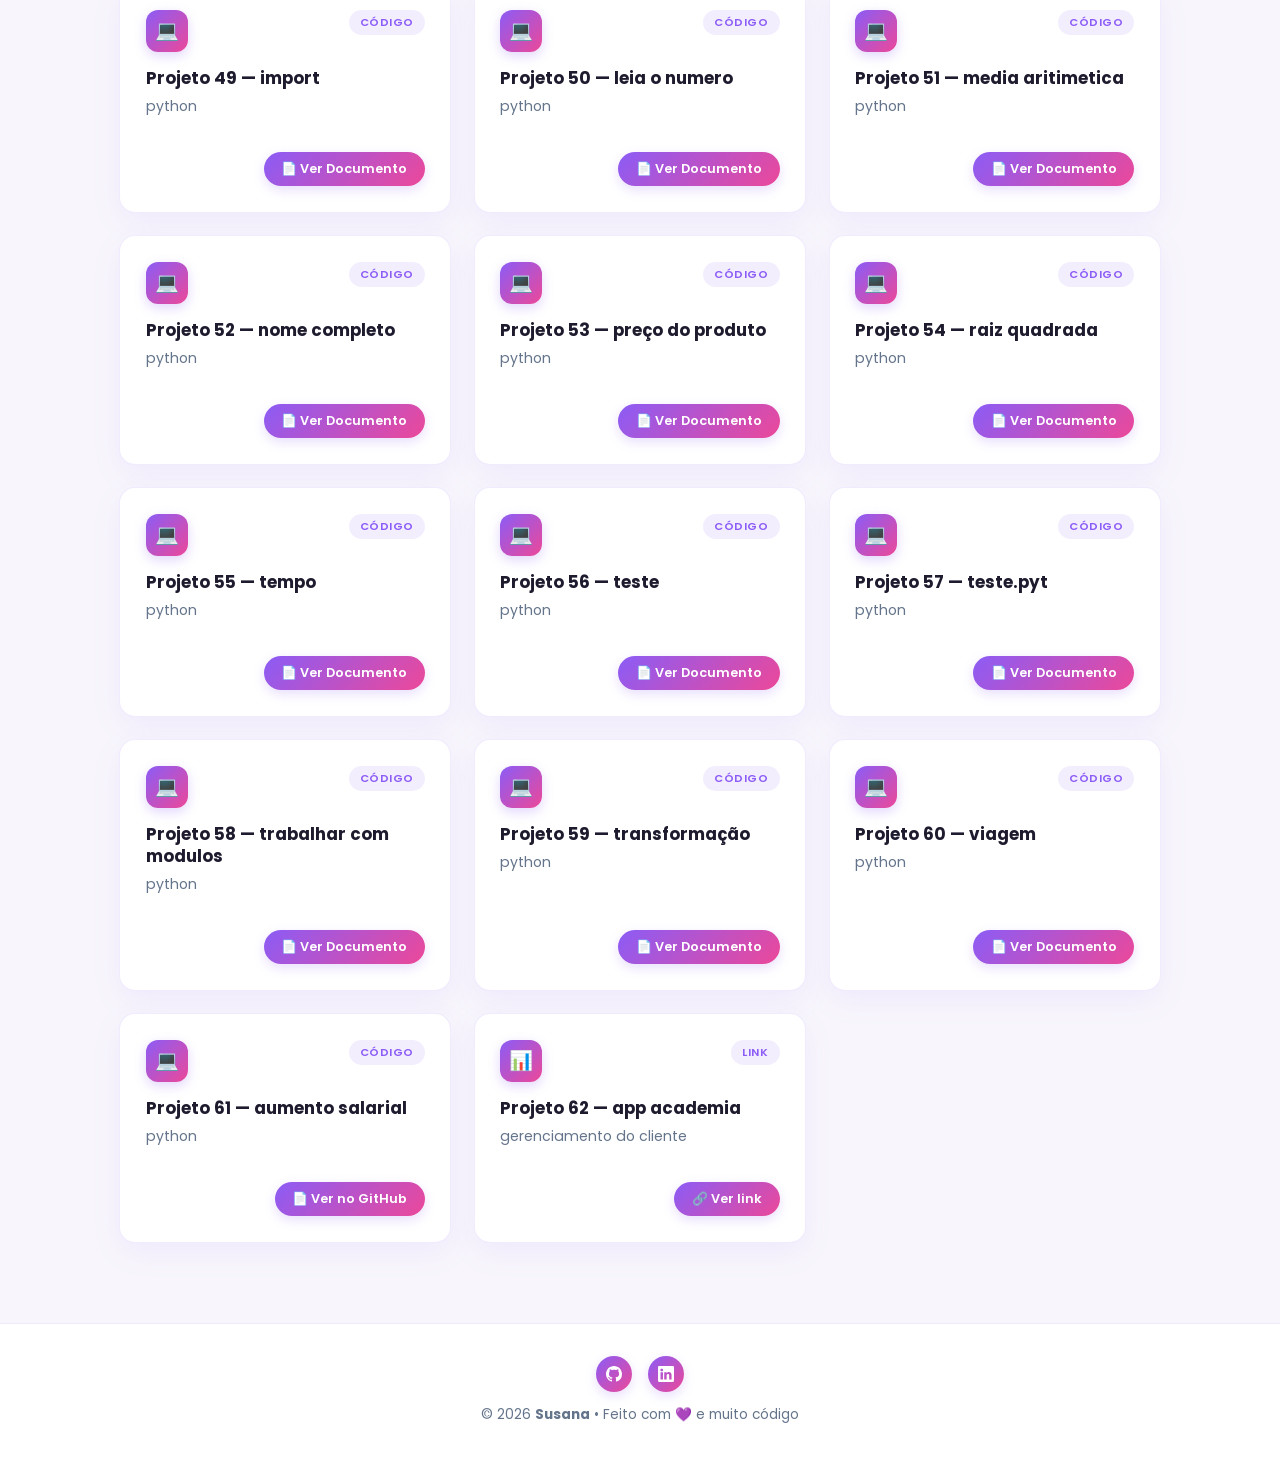
==== commit 4f5fd281: "Update index.html" ====
--- a/index.html
+++ b/index.html
@@ -397,7 +397,7 @@
       { id: 58, title: 'Projeto 58 — trabalhar com modulos', desc: 'python', documento: 'trabalhar com modulos', documentoLabel: '📄 Ver Documento', icon: '💻', category: 'codigo', tag: 'Código' },
       { id: 59, title: 'Projeto 59 — transformação', desc: 'python', documento: 'transformação.py', documentoLabel: '📄 Ver Documento', icon: '💻', category: 'codigo', tag: 'Código' },
       { id: 60, title: 'Projeto 60 — viagem', desc: 'python', documento: 'viagem.py', documentoLabel: '📄 Ver Documento', icon: '💻', category: 'codigo', tag: 'Código' },
-      { id: 61, title: 'Projeto 61 — aumento salarial', desc: 'python', documento: 'aumento salarial.py', documentoLabel: '📄 Ver no GitHu', icon: '💻', category: 'codigo', tag: 'Código' },
+      { id: 61, title: 'Projeto 61 — aumento salarial', desc: 'python', documento: 'aumento salarial.py', documentoLabel: '📄 Ver no GitHub', icon: '💻', category: 'codigo', tag: 'Código' },
       { id: 62, title: 'Projeto 62 — app academia', desc: 'gerenciamento do cliente', link: 'https://susihh.github.io/app-academia/telainicial.html', linkLabel: '🔗 Ver link', icon: '📊', category: 'link', tag: 'Link' },
     ];
 
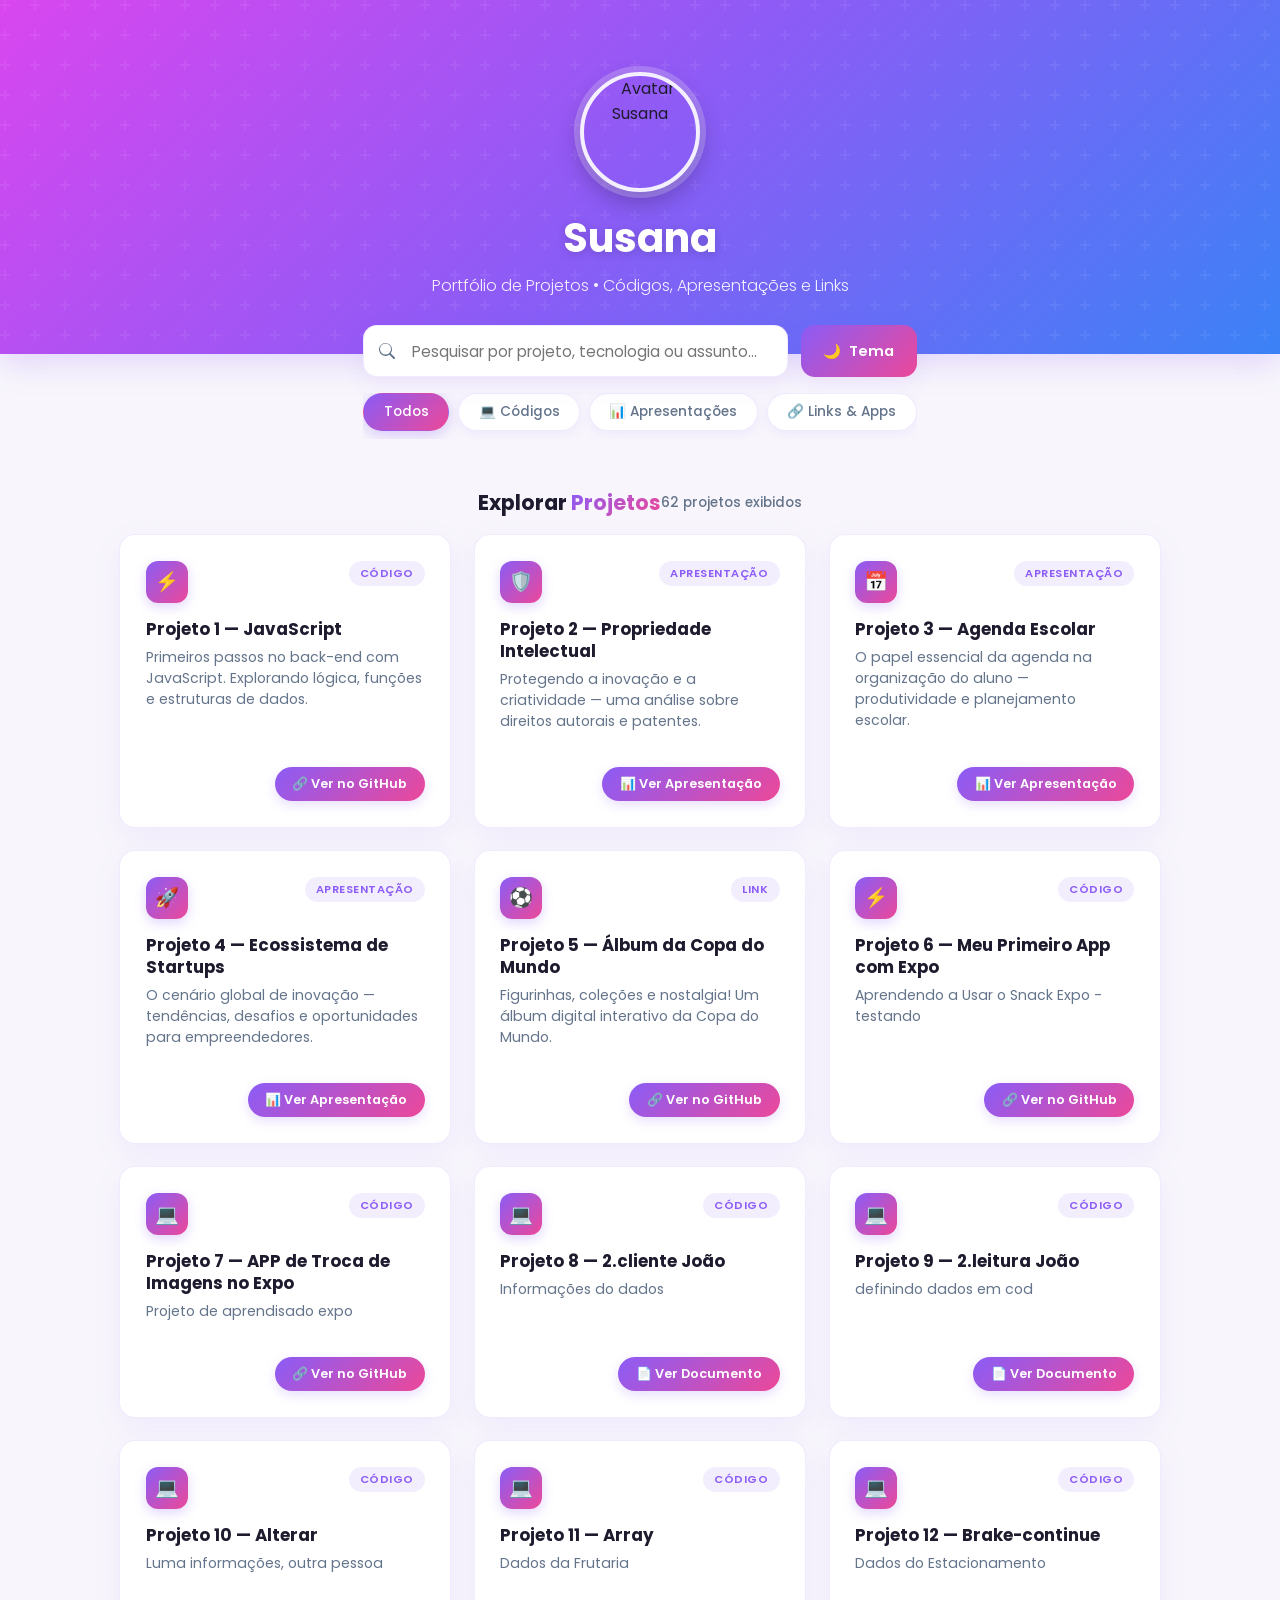
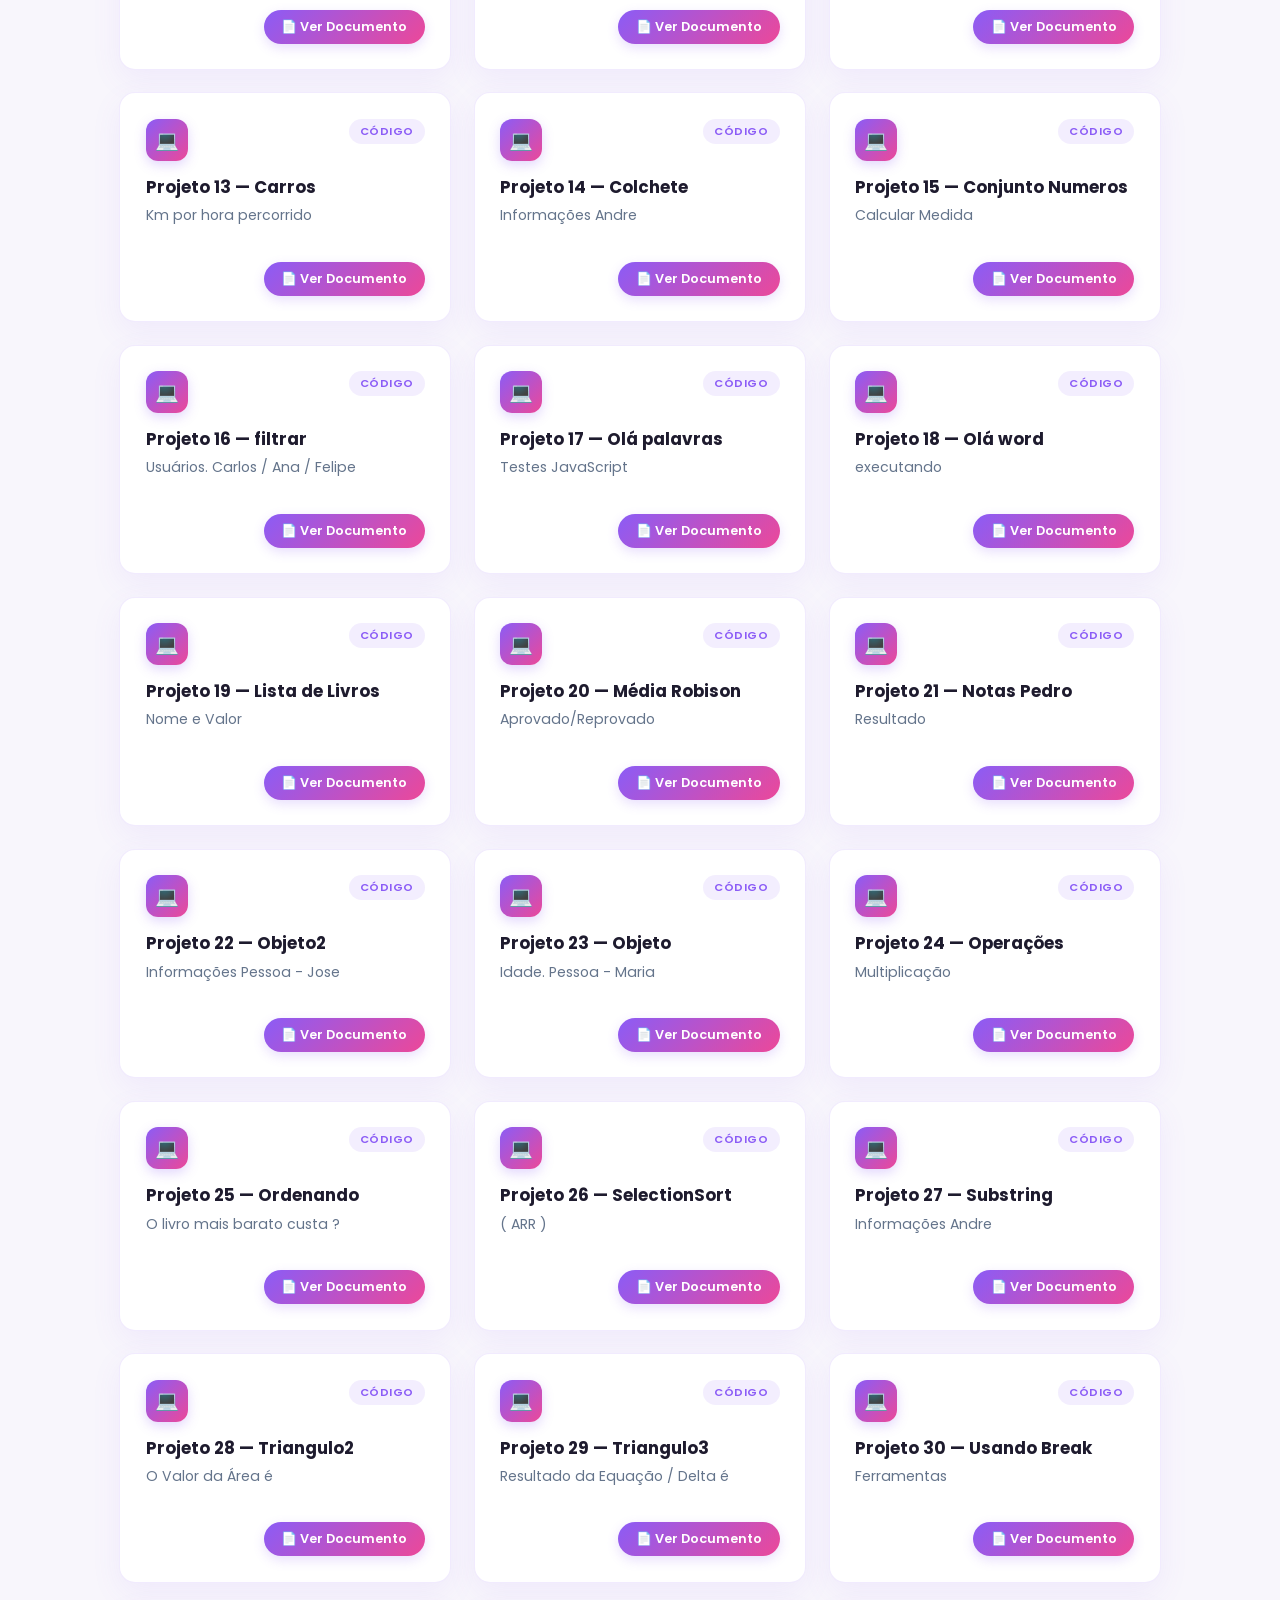
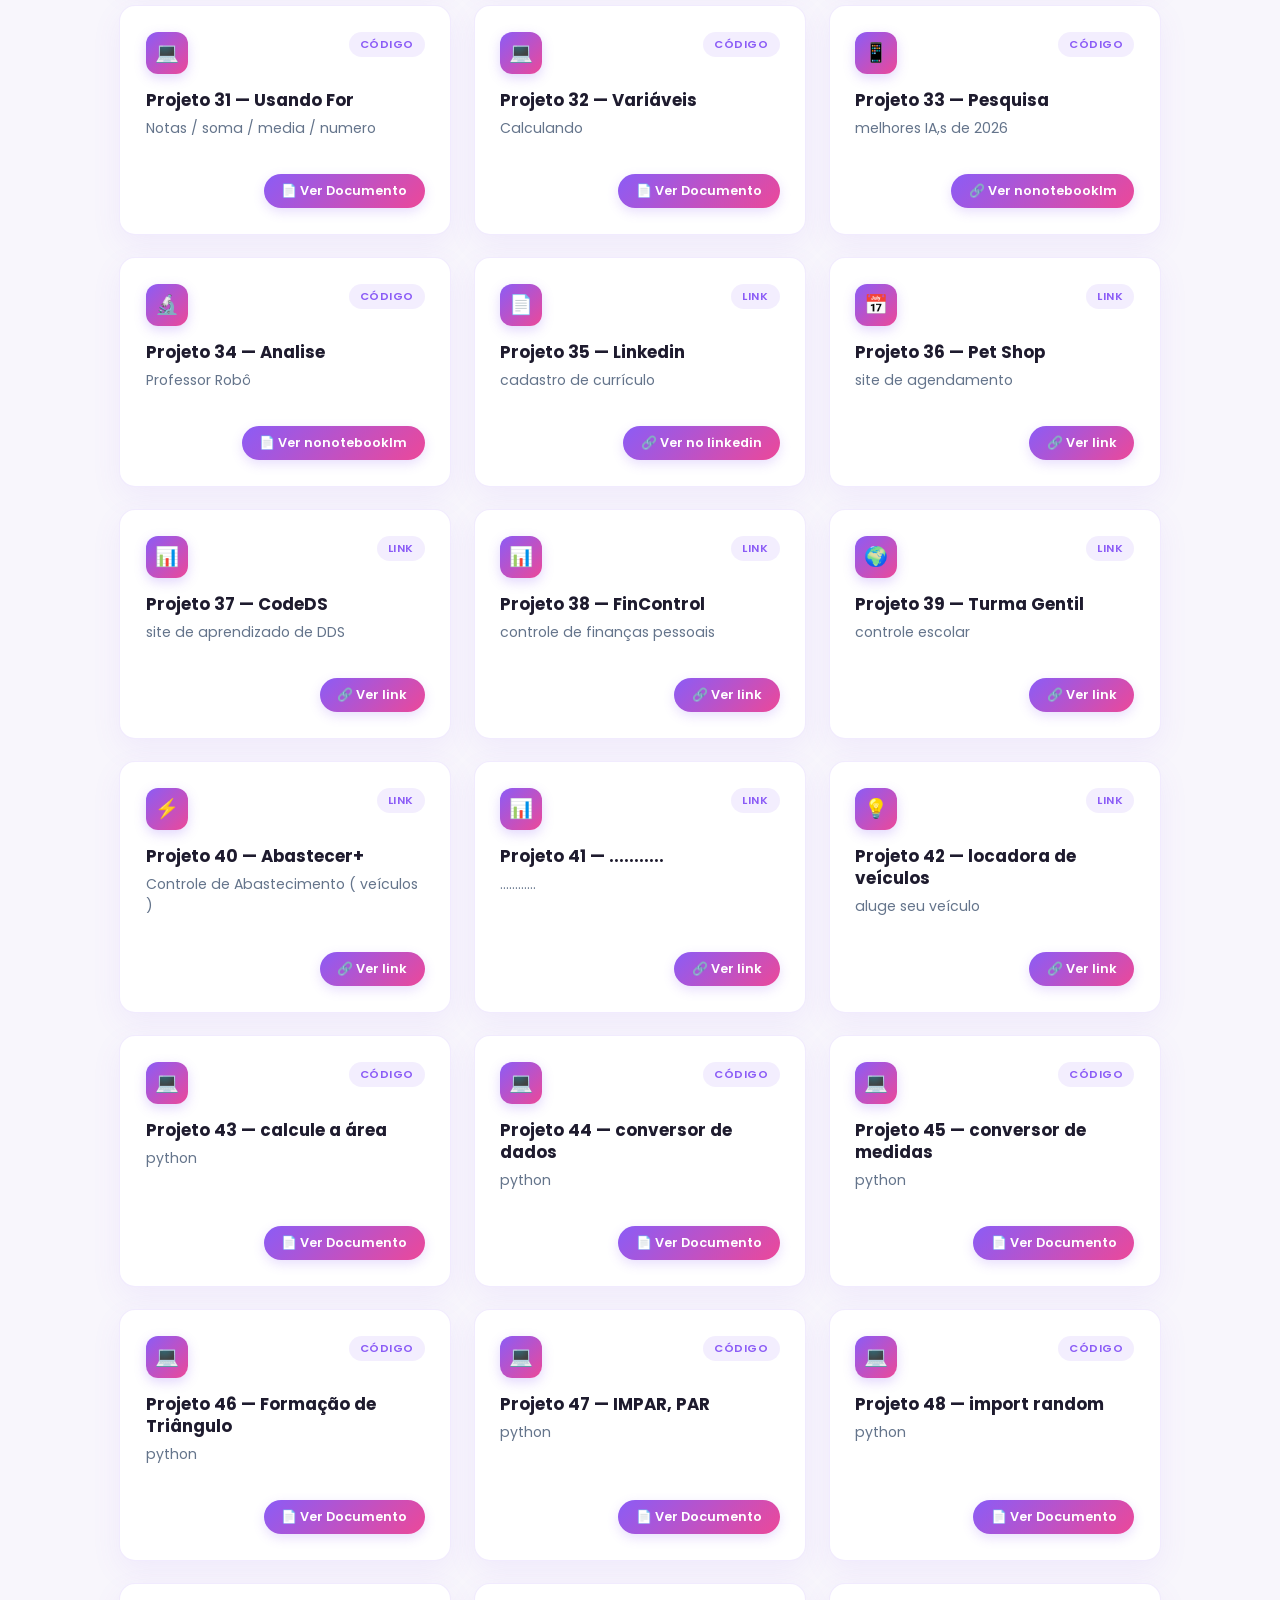
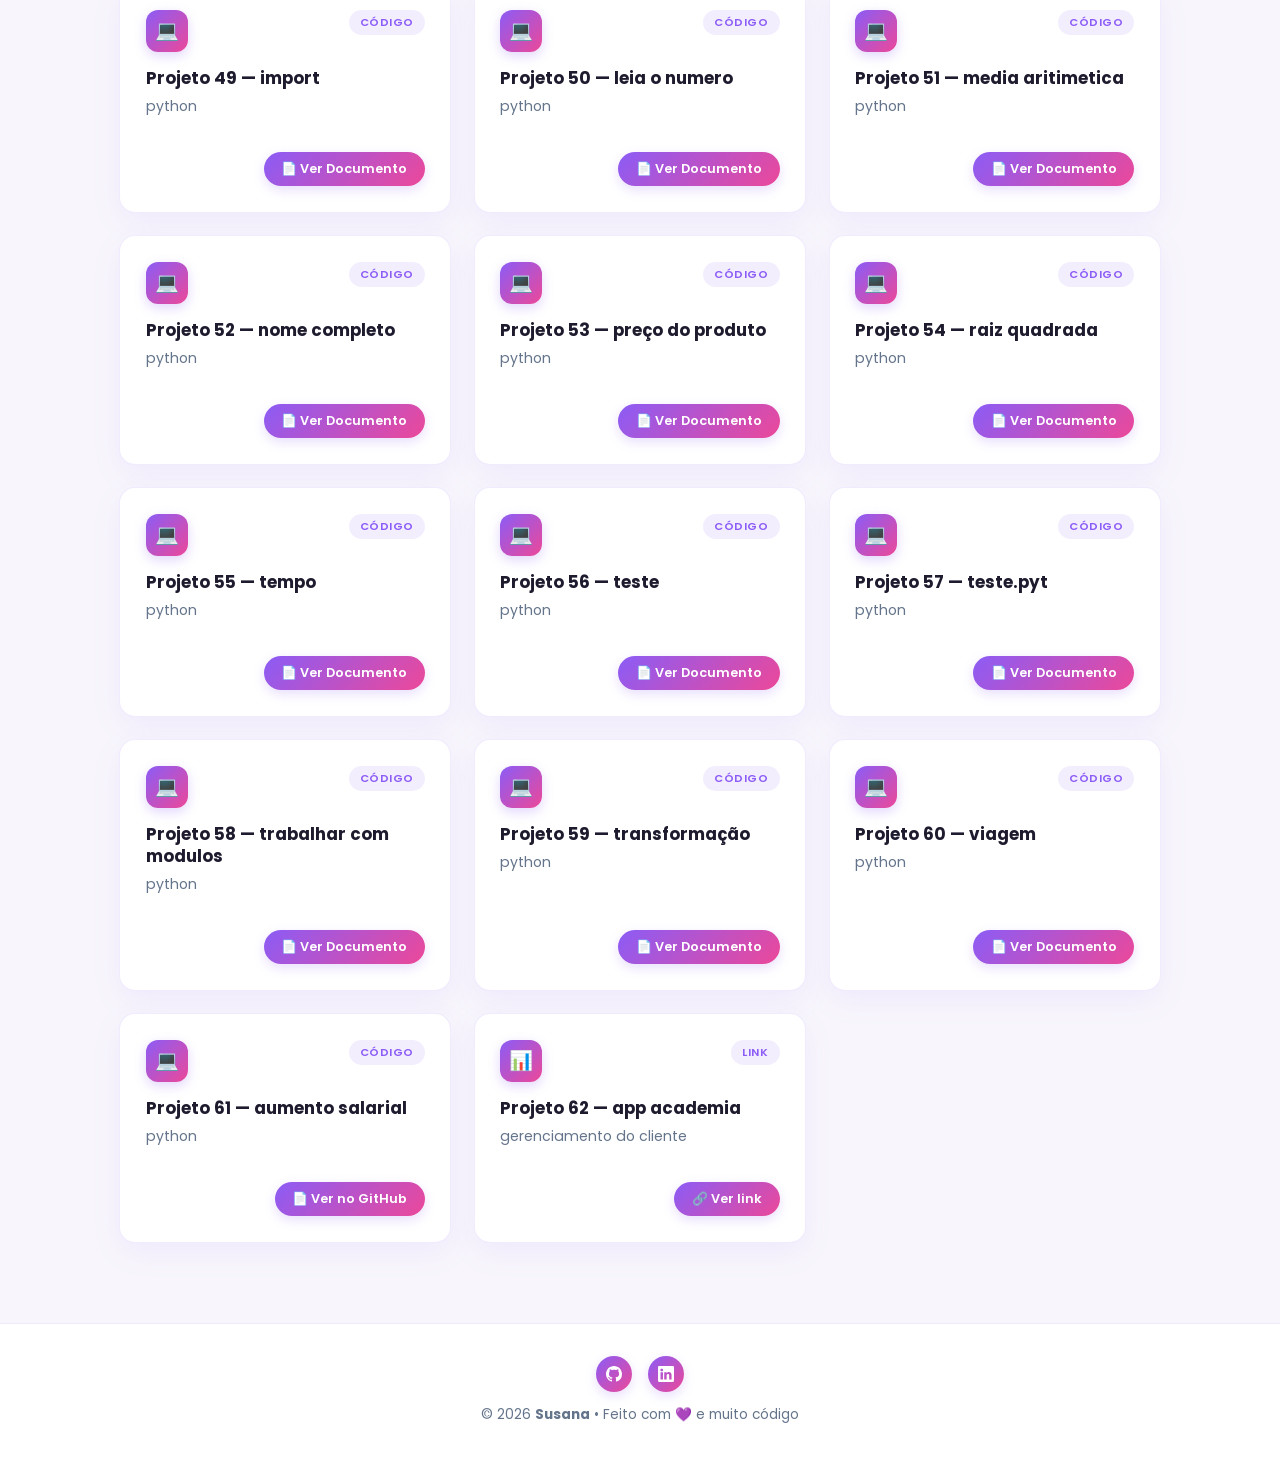
==== commit b4100acc: "Update index.html" ====
--- a/index.html
+++ b/index.html
@@ -377,7 +377,7 @@
       { id: 38, title: 'Projeto 38 — FinControl', desc: 'controle de finanças pessoais', link: 'https://spiritual-fin-flow-go.base44.app', linkLabel: '🔗 Ver link', icon: '📊', category: 'link', tag: 'Link' },
       { id: 39, title: 'Projeto 39 — Turma Gentil', desc: 'controle escolar', link: 'https://mimo-escola-fcil.base44.app', linkLabel: '🔗 Ver link', icon: '🌍', category: 'link', tag: 'Link' },    
       { id: 40, title: 'Projeto 40 — Abastecer+', desc: 'Controle de Abastecimento ( veículos )', link: 'https://meu-tanque-flow.base44.app', linkLabel: '🔗 Ver link', icon: '⚡', category: 'link', tag: 'Link' },
-      { id: 41, title: 'Projeto 41 — mymoney', desc: 'Controle de dinheiro', link: 'https://mymoney-copy-cd4a299d.base44.app', linkLabel: '🔗 Ver link', icon: '📊', category: 'link', tag: 'Link' },     
+      { id: 41, title: 'Projeto 41 — ...........', desc: '............', link: '.....................', linkLabel: '🔗 Ver link', icon: '📊', category: 'link', tag: 'Link' },     
       { id: 42, title: 'Projeto 42 — locadora de veículos', desc: 'aluge seu veículo', link: 'https://terra-trek-hub.base44.app/', linkLabel: '🔗 Ver link', icon: '💡', category: 'link', tag: 'Link' },             
       { id: 43, title: 'Projeto 43 — calcule a área', desc: 'python', documento: 'calcule a área.py', documentoLabel: '📄 Ver Documento', icon: '💻', category: 'codigo', tag: 'Código' },             
       { id: 44, title: 'Projeto 44 — conversor de dados', desc: 'python', documento: 'conversor de dados', documentoLabel: '📄 Ver Documento', icon: '💻', category: 'codigo', tag: 'Código' },             
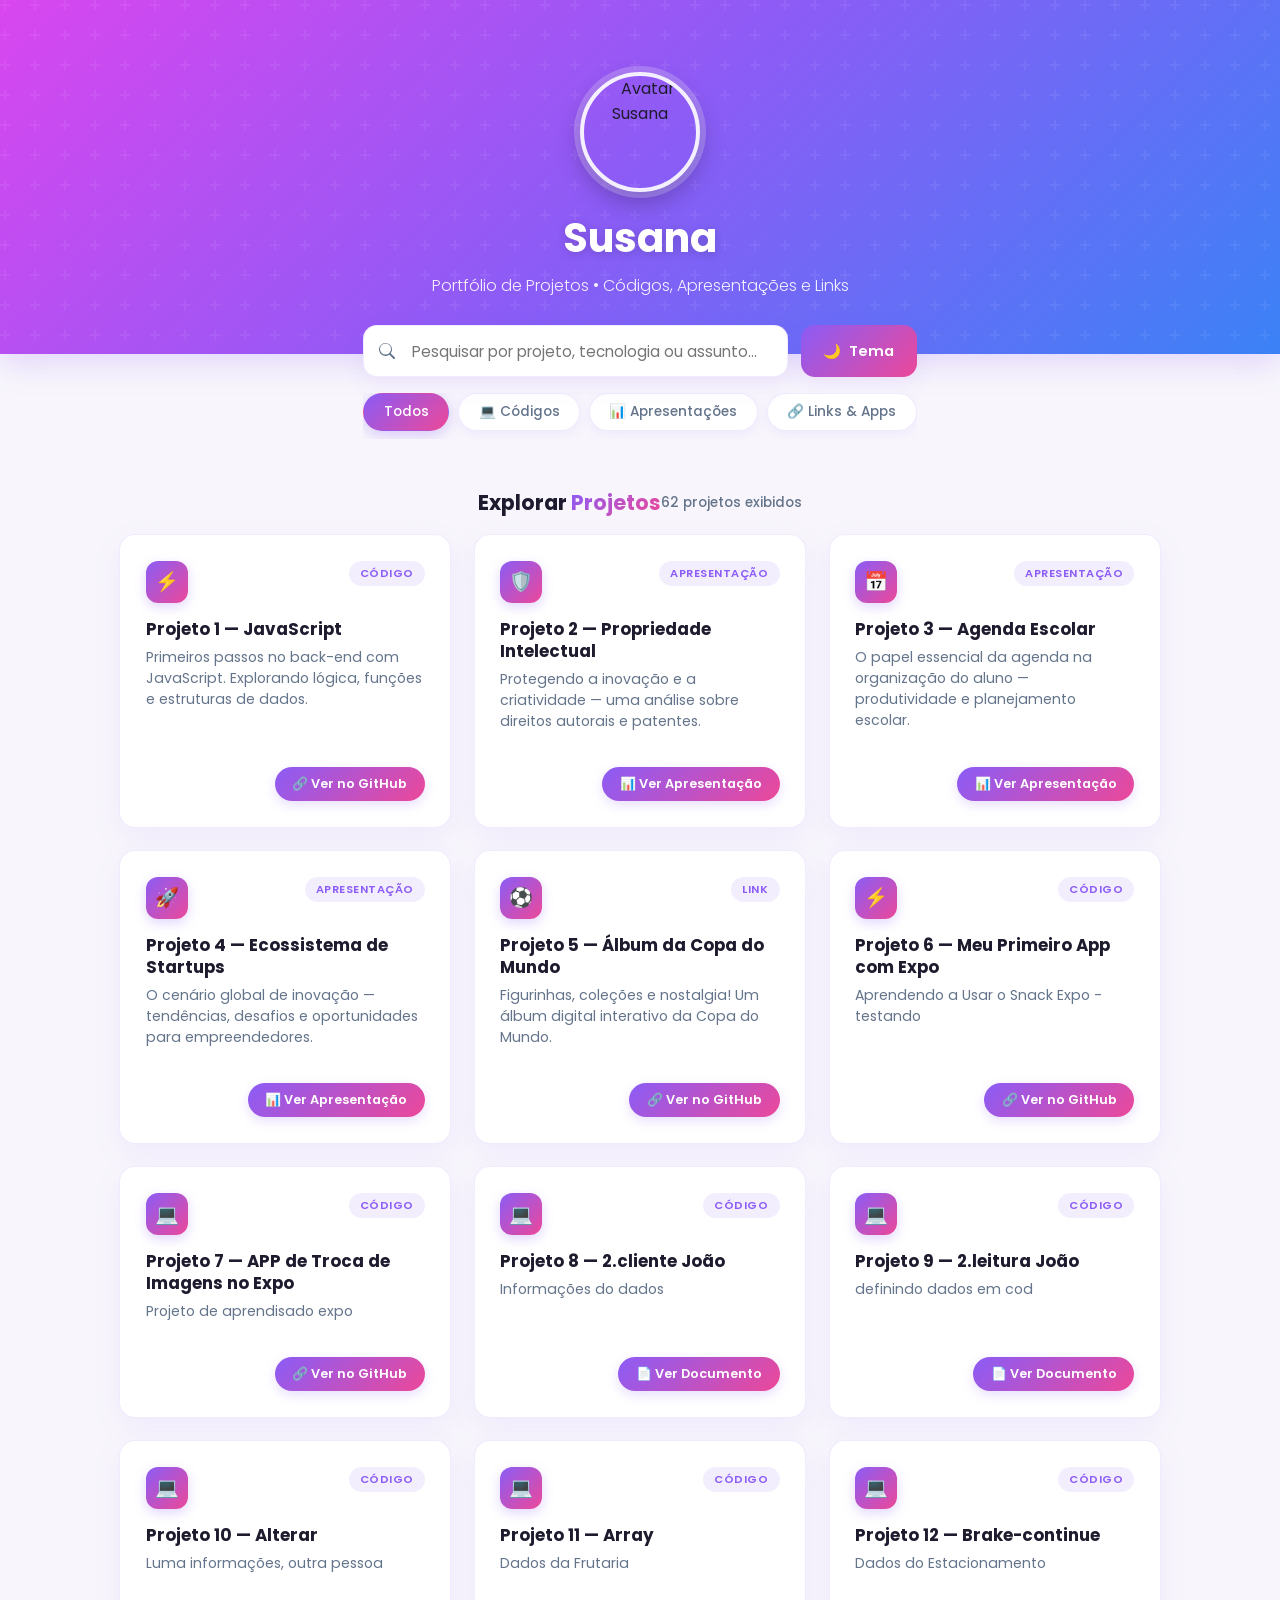
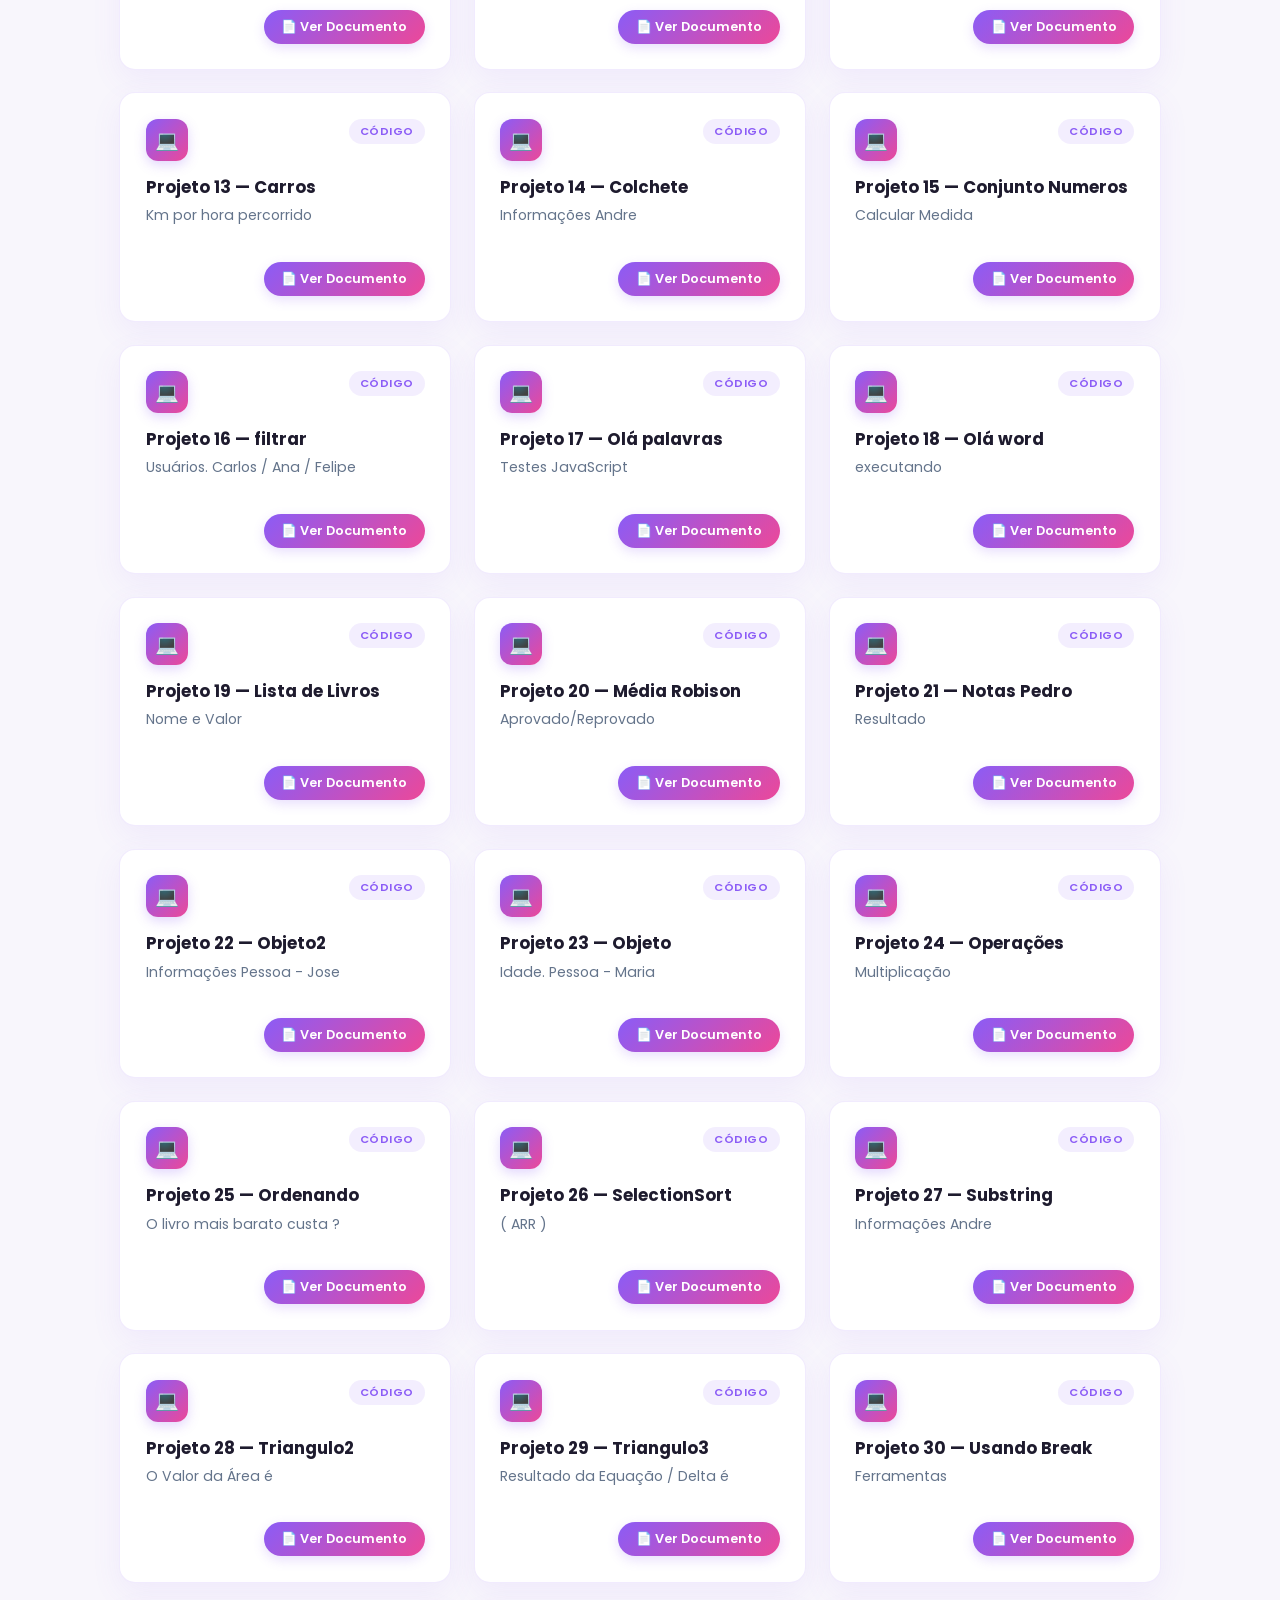
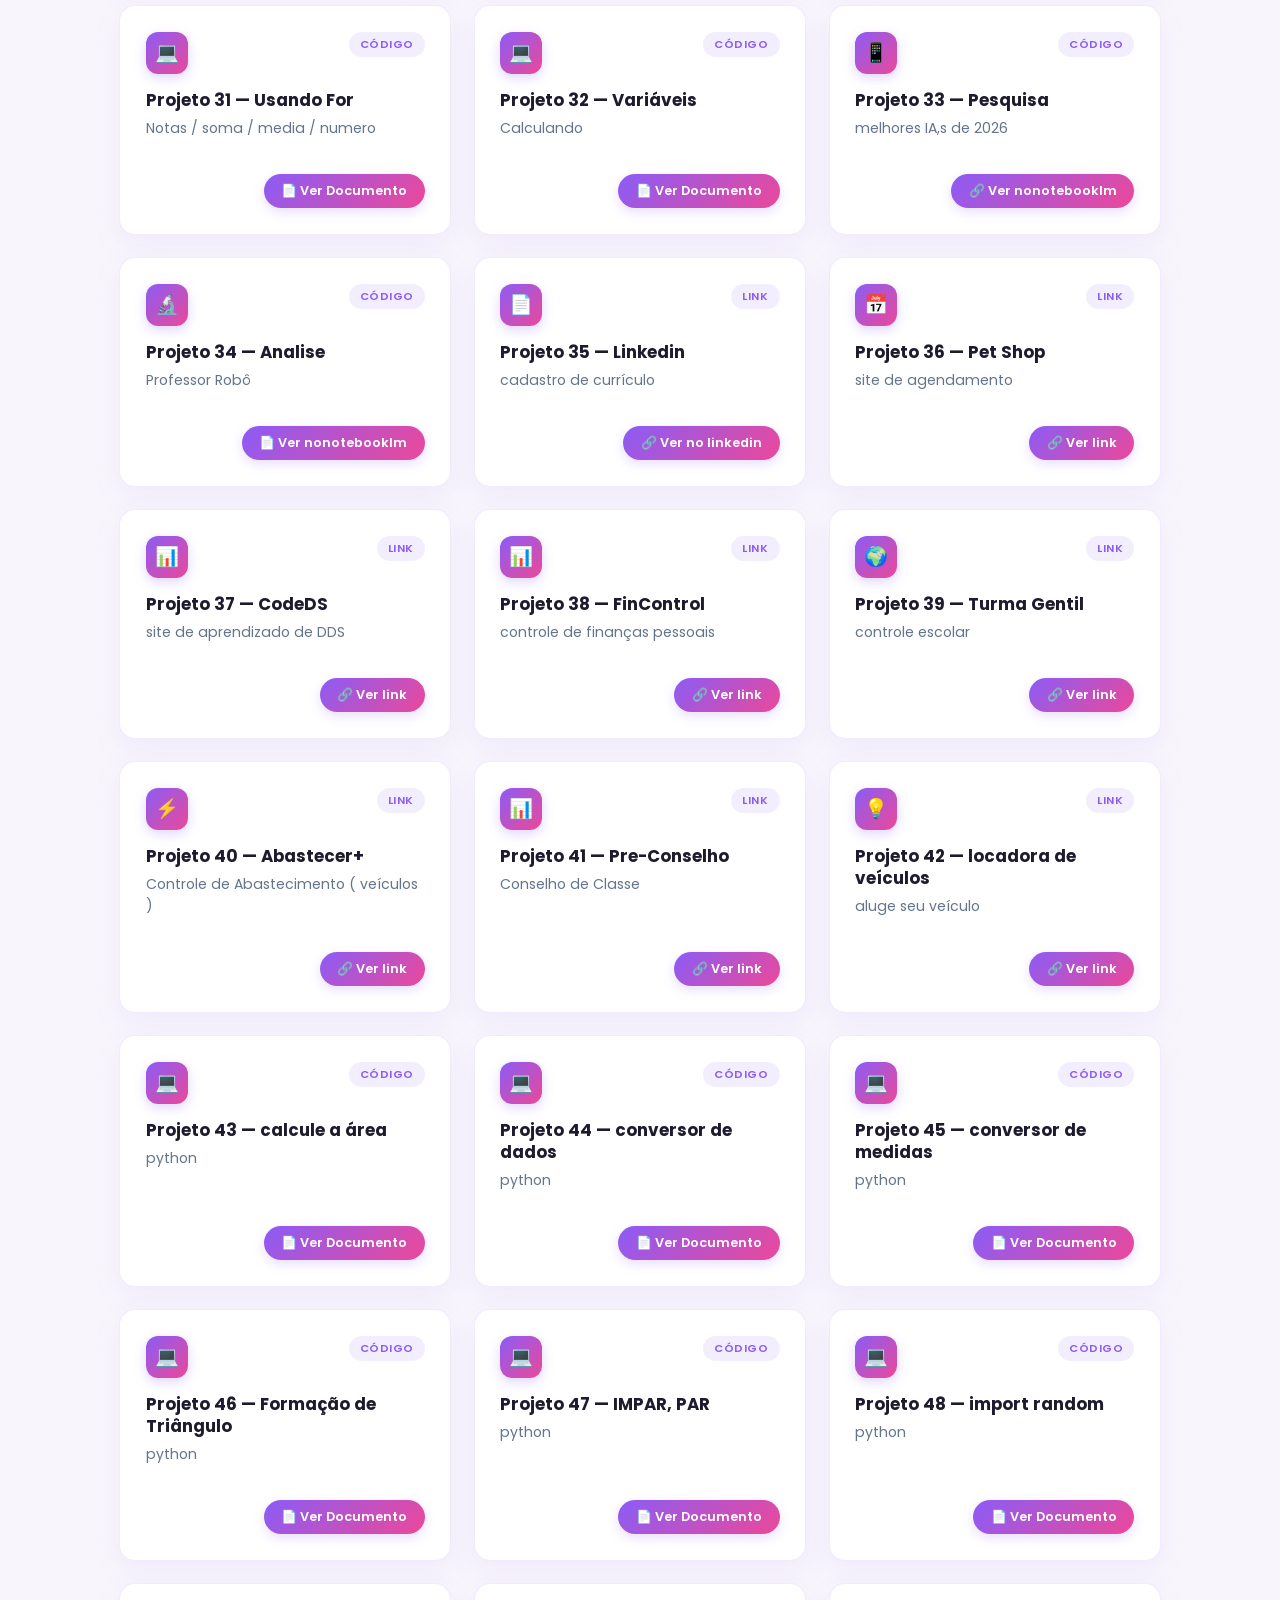
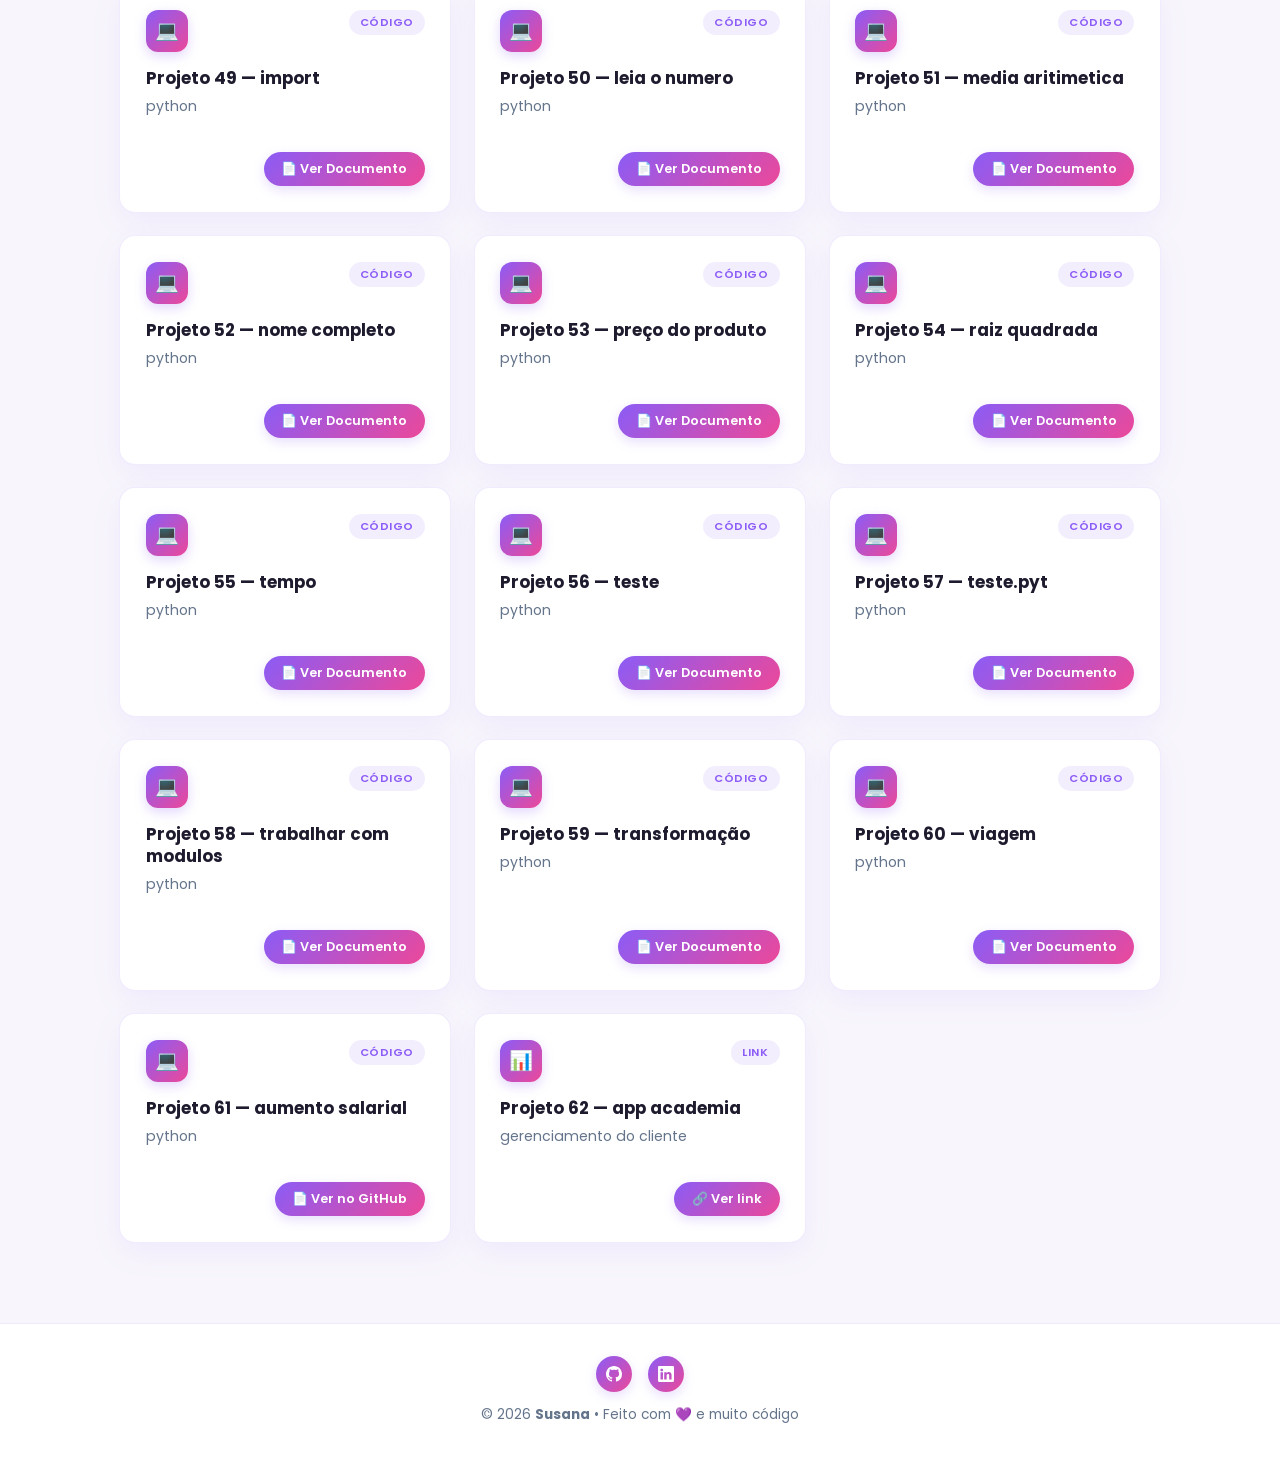
==== commit c032cbed: "Update index.html" ====
--- a/index.html
+++ b/index.html
@@ -377,7 +377,7 @@
       { id: 38, title: 'Projeto 38 — FinControl', desc: 'controle de finanças pessoais', link: 'https://spiritual-fin-flow-go.base44.app', linkLabel: '🔗 Ver link', icon: '📊', category: 'link', tag: 'Link' },
       { id: 39, title: 'Projeto 39 — Turma Gentil', desc: 'controle escolar', link: 'https://mimo-escola-fcil.base44.app', linkLabel: '🔗 Ver link', icon: '🌍', category: 'link', tag: 'Link' },    
       { id: 40, title: 'Projeto 40 — Abastecer+', desc: 'Controle de Abastecimento ( veículos )', link: 'https://meu-tanque-flow.base44.app', linkLabel: '🔗 Ver link', icon: '⚡', category: 'link', tag: 'Link' },
-      { id: 41, title: 'Projeto 41 — ...........', desc: '............', link: '.....................', linkLabel: '🔗 Ver link', icon: '📊', category: 'link', tag: 'Link' },     
+      { id: 41, title: 'Projeto 41 — Pre-Conselho', desc: 'Conselho de Classe', link: 'https://ficha-de-pr-conselho.ai.studio', linkLabel: '🔗 Ver link', icon: '📊', category: 'link', tag: 'Link' },     
       { id: 42, title: 'Projeto 42 — locadora de veículos', desc: 'aluge seu veículo', link: 'https://terra-trek-hub.base44.app/', linkLabel: '🔗 Ver link', icon: '💡', category: 'link', tag: 'Link' },             
       { id: 43, title: 'Projeto 43 — calcule a área', desc: 'python', documento: 'calcule a área.py', documentoLabel: '📄 Ver Documento', icon: '💻', category: 'codigo', tag: 'Código' },             
       { id: 44, title: 'Projeto 44 — conversor de dados', desc: 'python', documento: 'conversor de dados', documentoLabel: '📄 Ver Documento', icon: '💻', category: 'codigo', tag: 'Código' },             
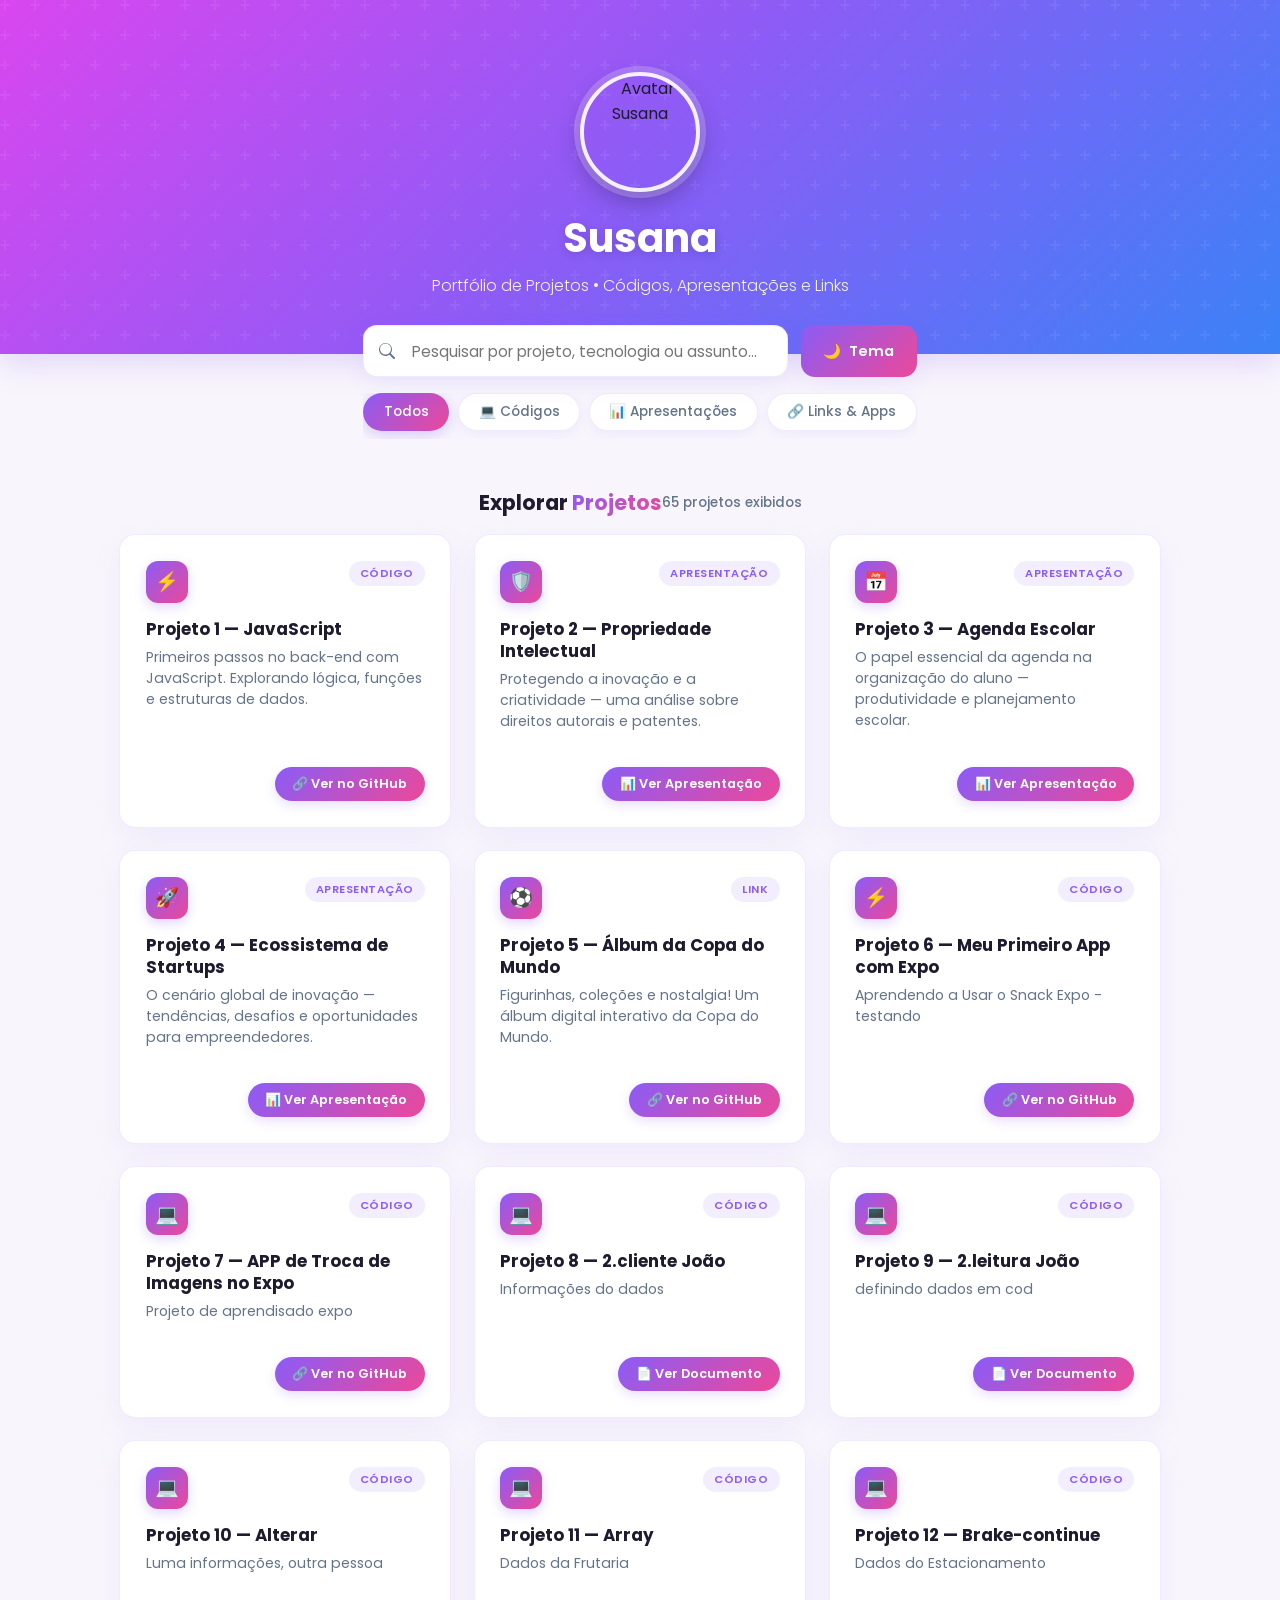
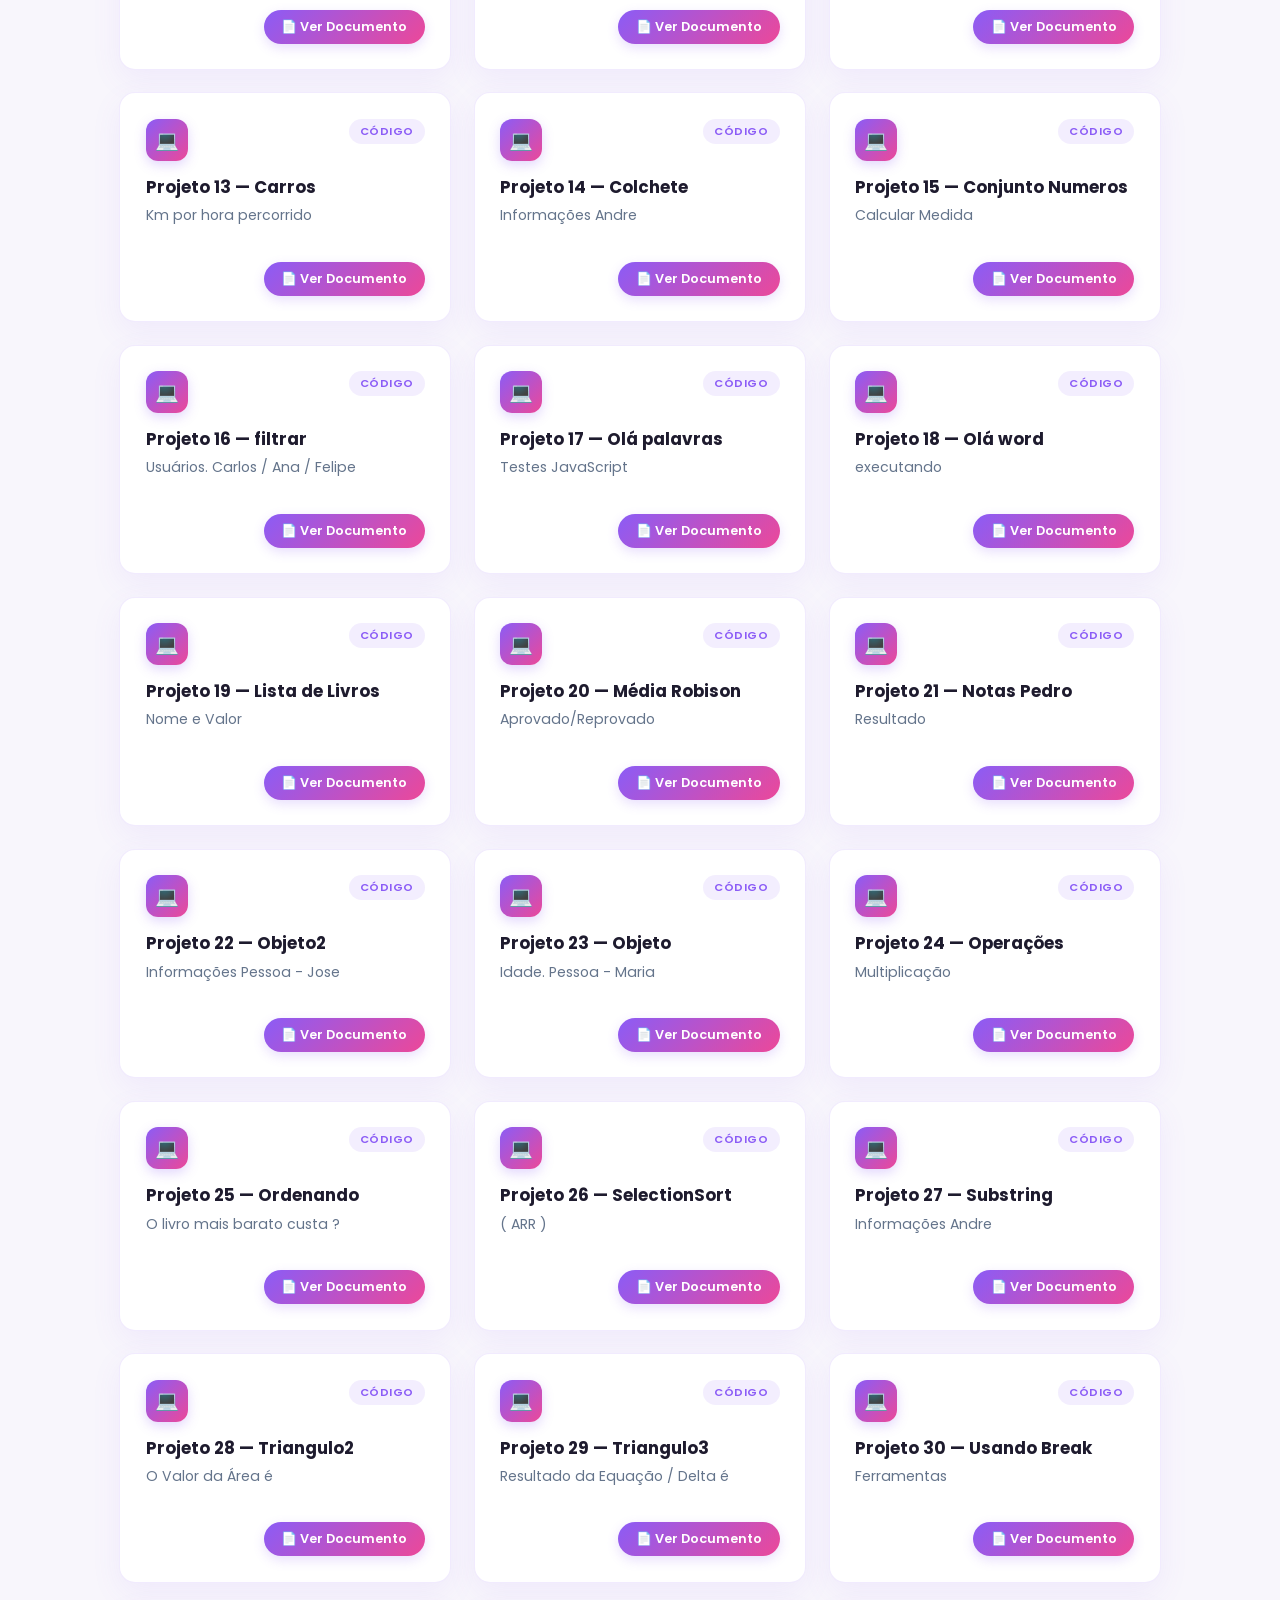
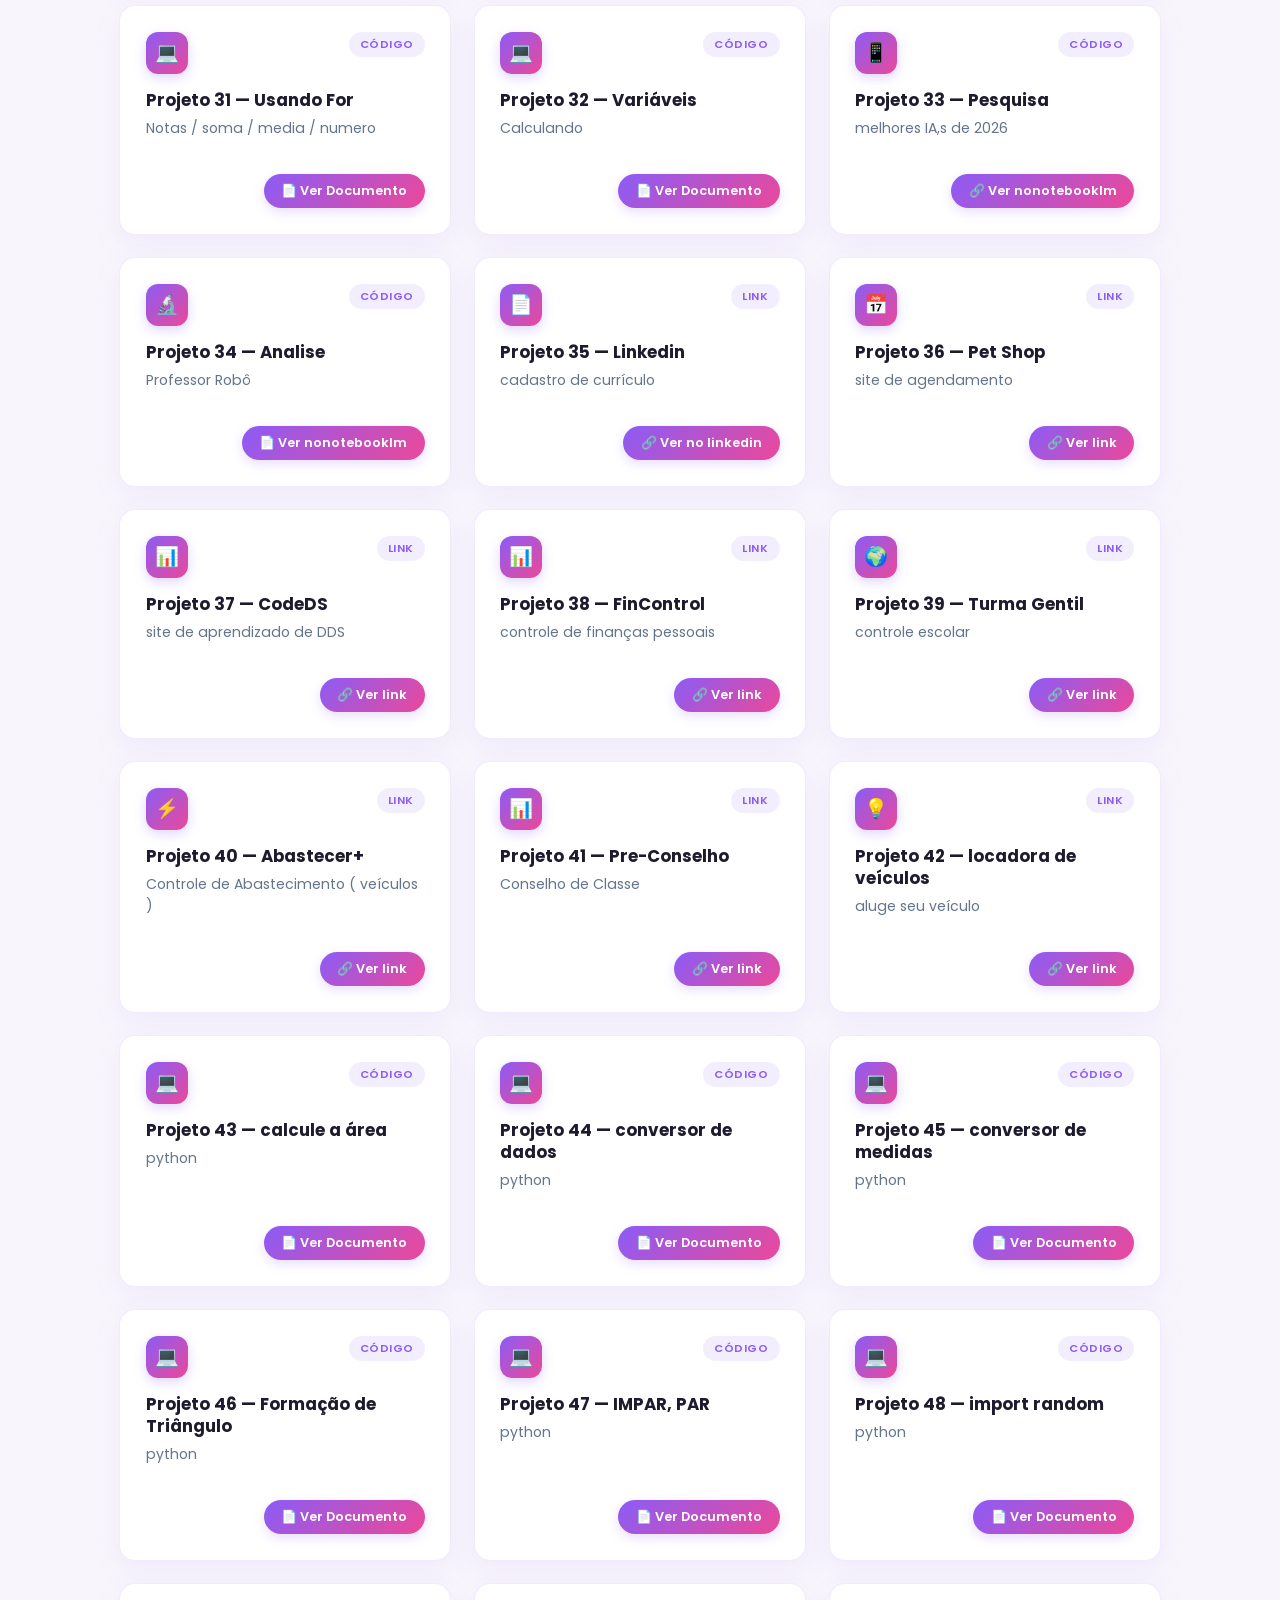
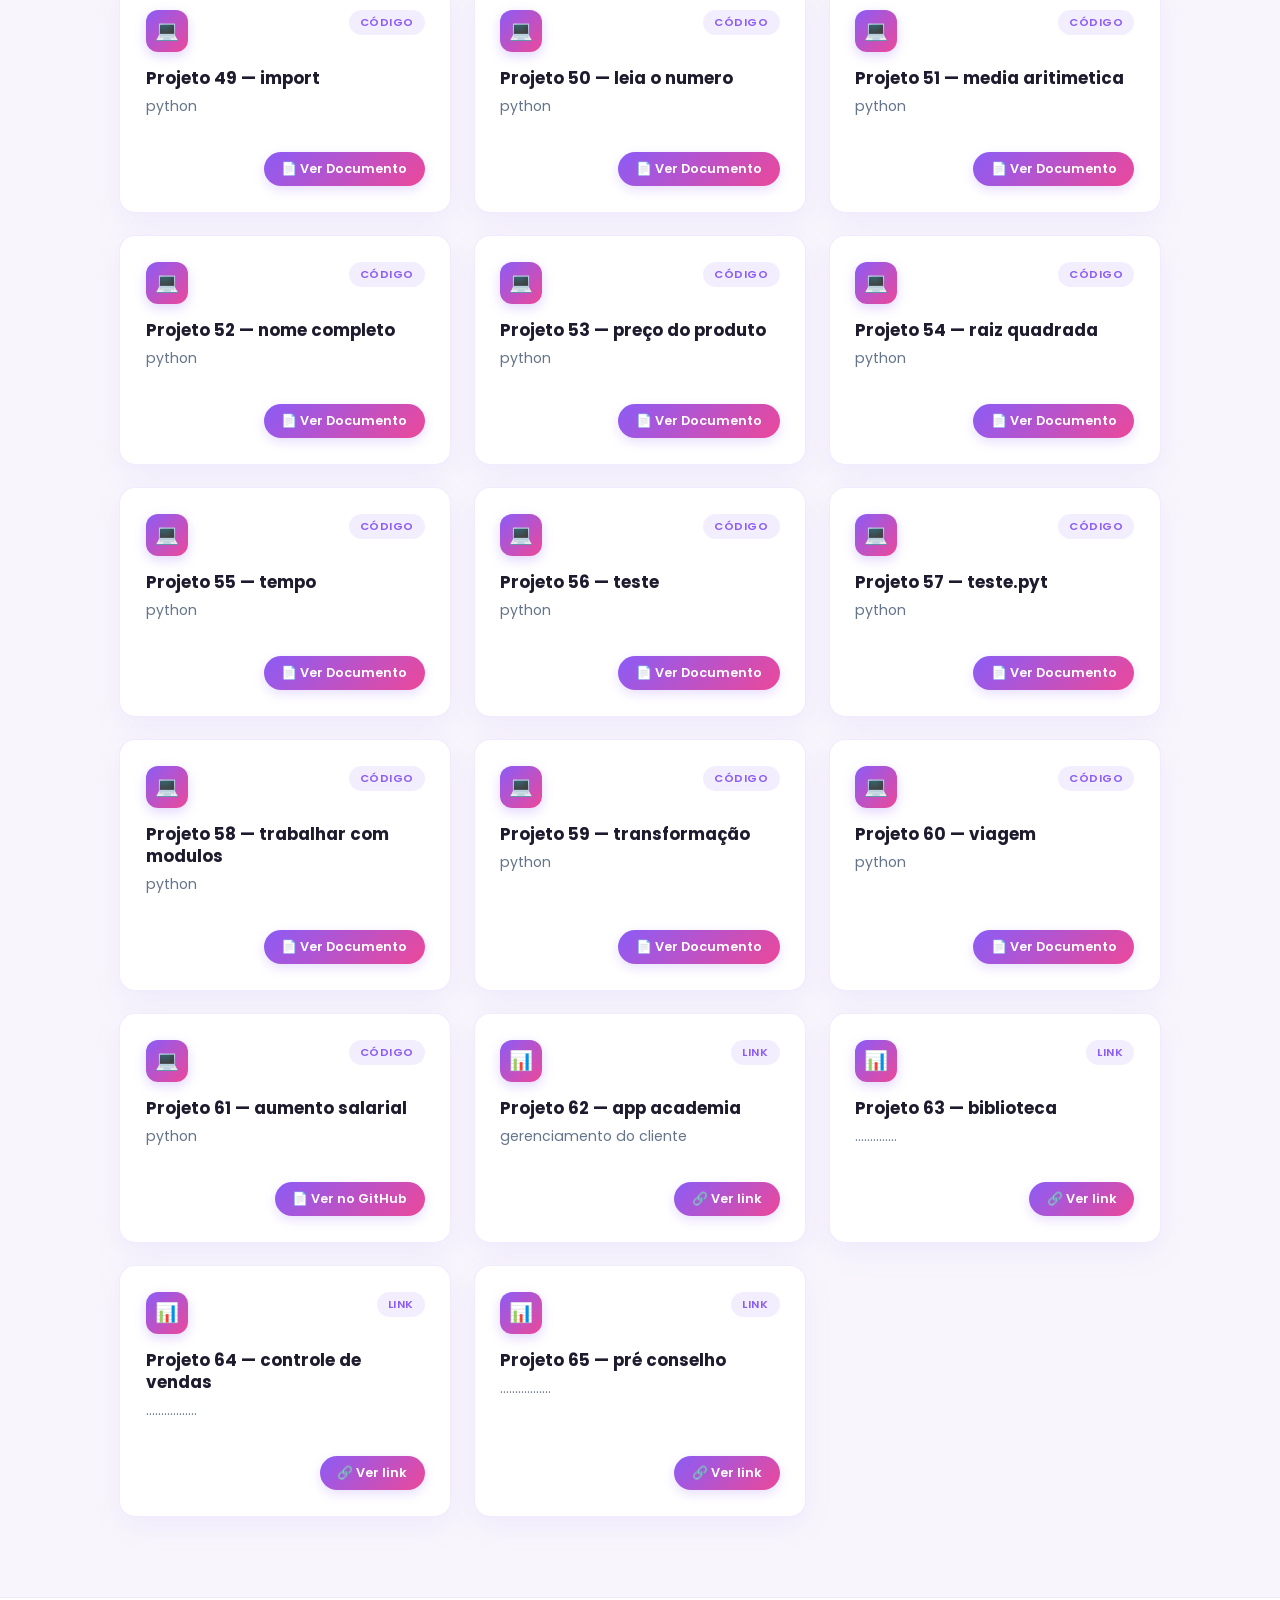
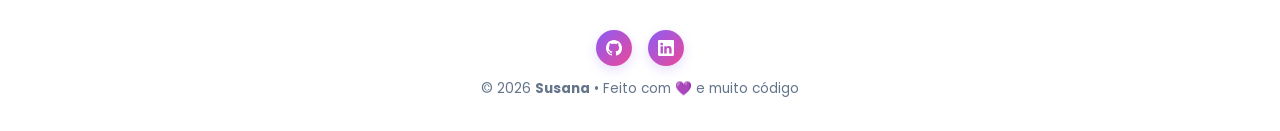
==== commit 482b67f1: "Update index.html" ====
--- a/index.html
+++ b/index.html
@@ -399,7 +399,10 @@
       { id: 60, title: 'Projeto 60 — viagem', desc: 'python', documento: 'viagem.py', documentoLabel: '📄 Ver Documento', icon: '💻', category: 'codigo', tag: 'Código' },
       { id: 61, title: 'Projeto 61 — aumento salarial', desc: 'python', documento: 'aumento salarial.py', documentoLabel: '📄 Ver no GitHub', icon: '💻', category: 'codigo', tag: 'Código' },
       { id: 62, title: 'Projeto 62 — app academia', desc: 'gerenciamento do cliente', link: 'https://susihh.github.io/app-academia/telainicial.html', linkLabel: '🔗 Ver link', icon: '📊', category: 'link', tag: 'Link' },
-    ];
+      { id: 63, title: 'Projeto 63 — biblioteca', desc: '..............', link: 'https://nifty-biblio-smart-flow.base44.app', linkLabel: '🔗 Ver link', icon: '📊', category: 'link', tag: 'Link' },
+      { id: 64, title: 'Projeto 64 — controle de vendas', desc: '.................', link: 'https://grumpy-venda-foco-pro.base44.app', linkLabel: '🔗 Ver link', icon: '📊', category: 'link', tag: 'Link' },
+      { id: 65, title: 'Projeto 65 — pré conselho', desc: '.................', link: 'https://ficha-de-pr-conselho.ai.studio', linkLabel: '🔗 Ver link', icon: '📊', category: 'link', tag: 'Link' },
+     ];
 
     let currentCategory = 'all';
 
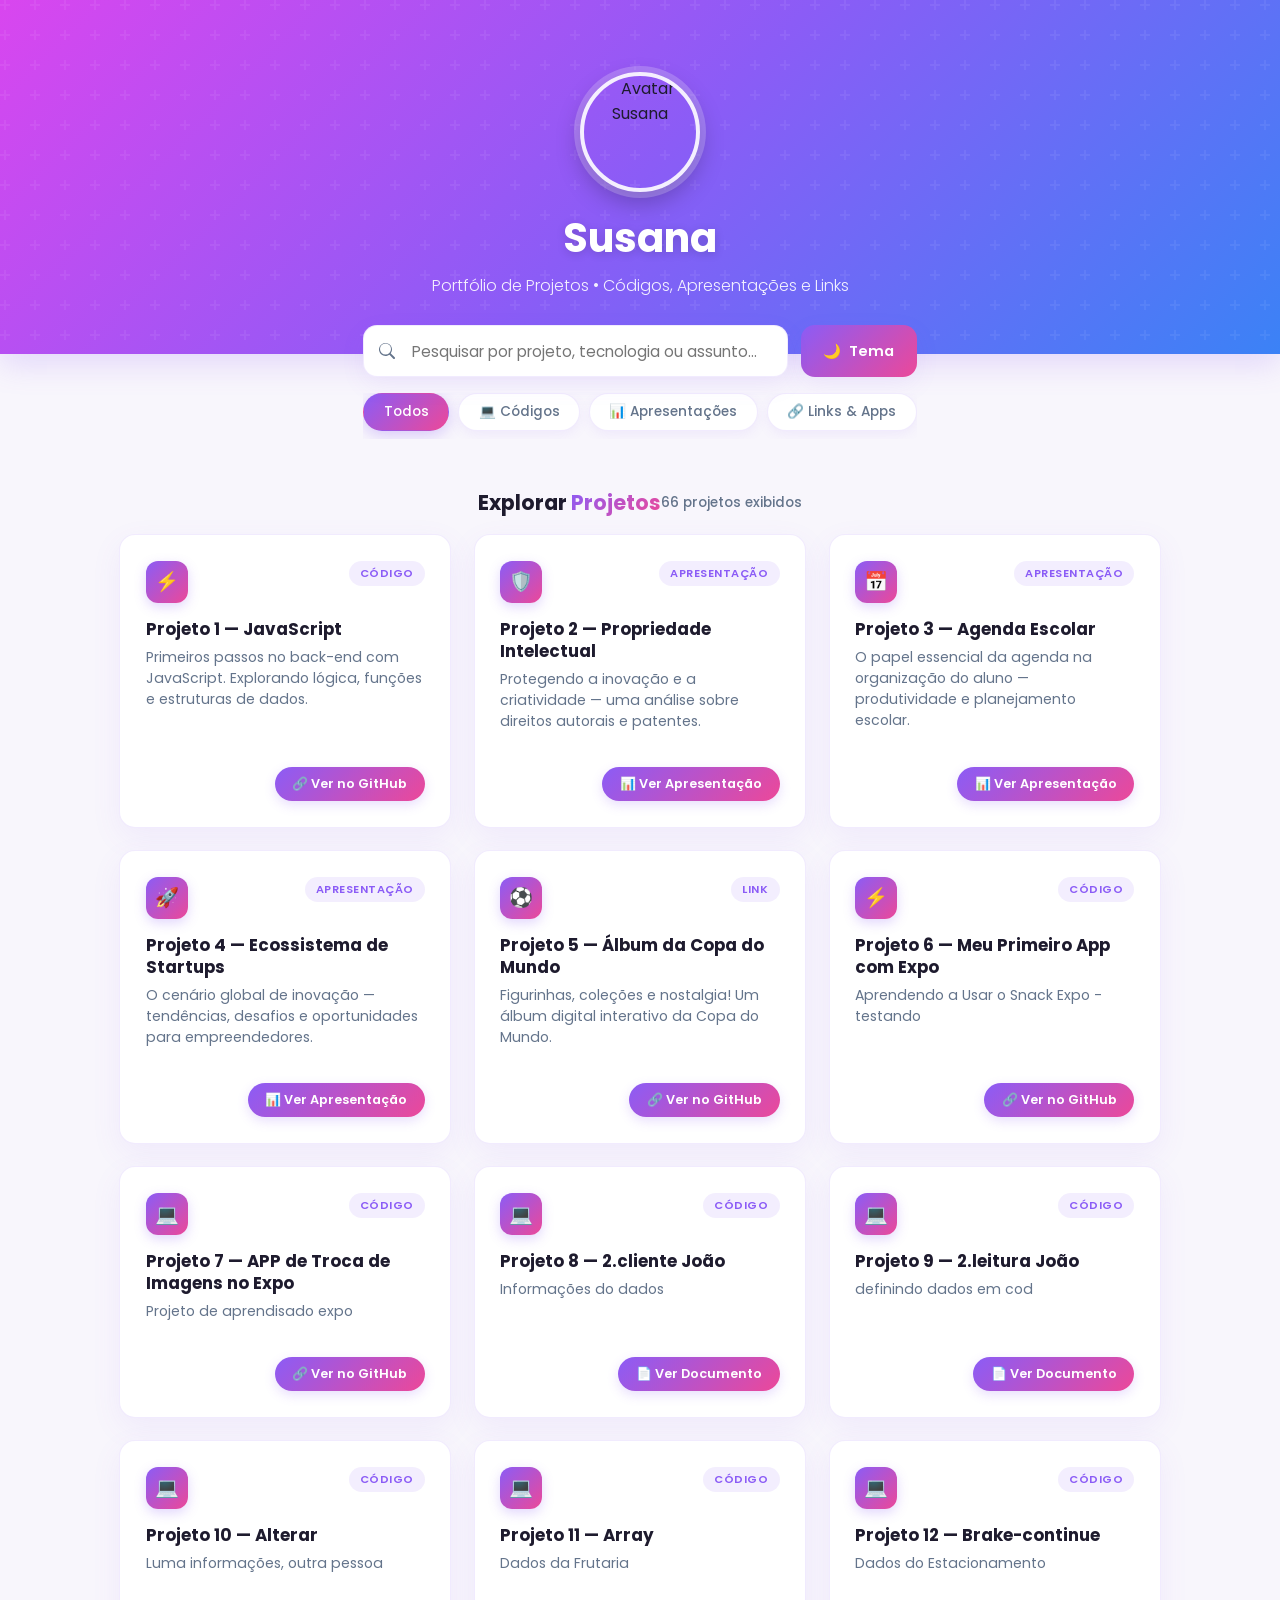
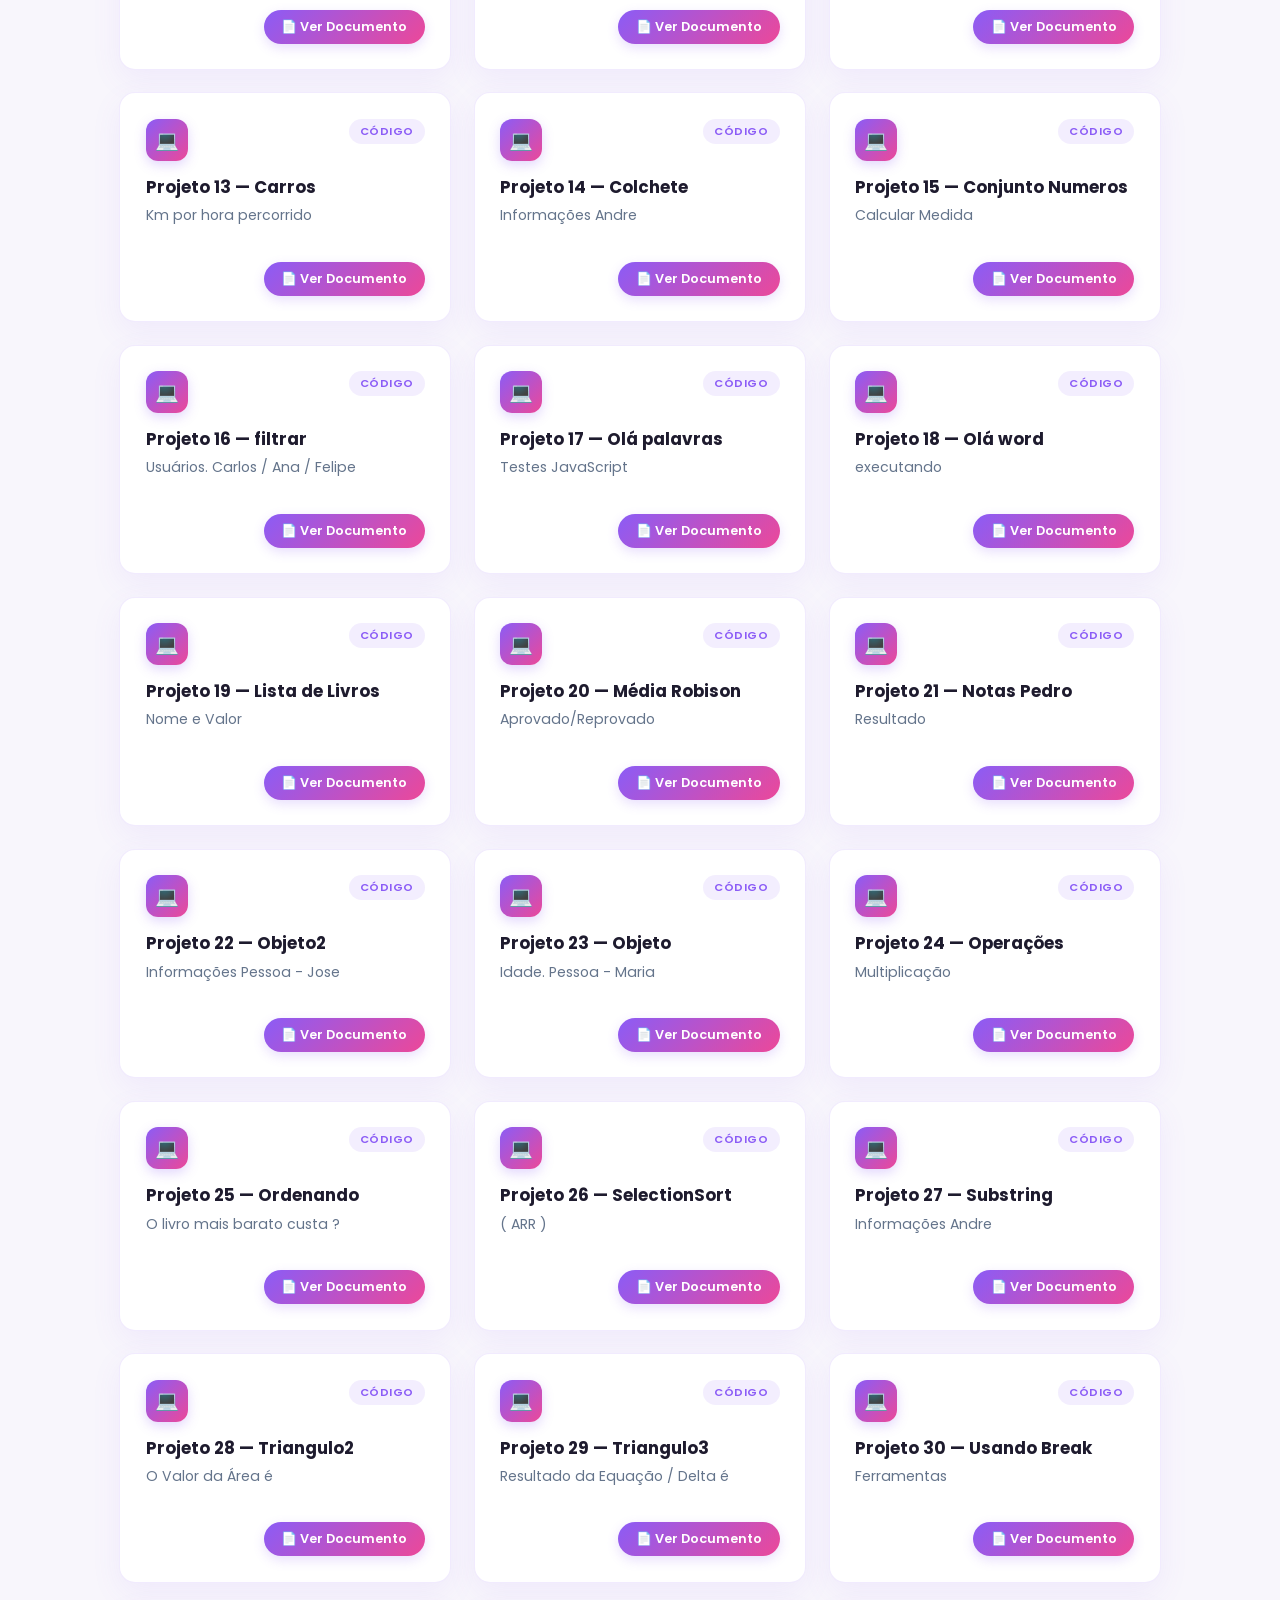
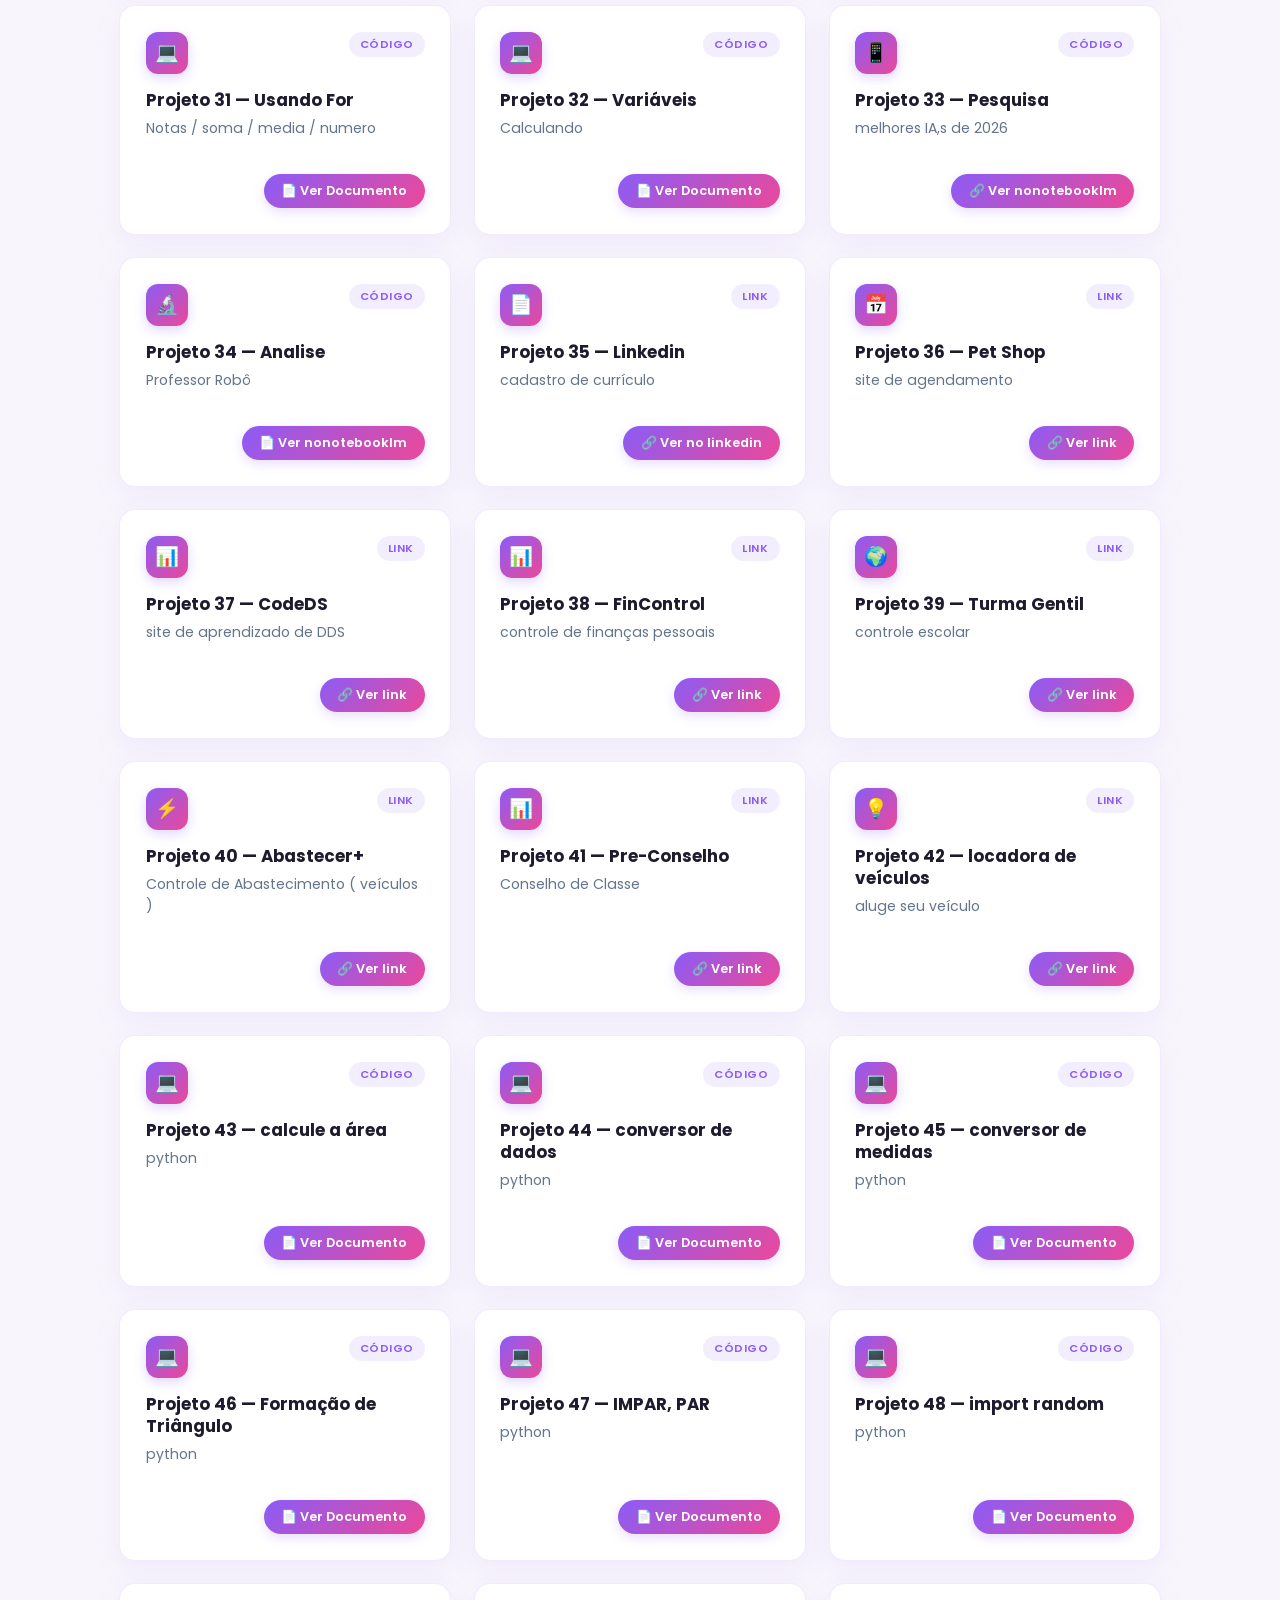
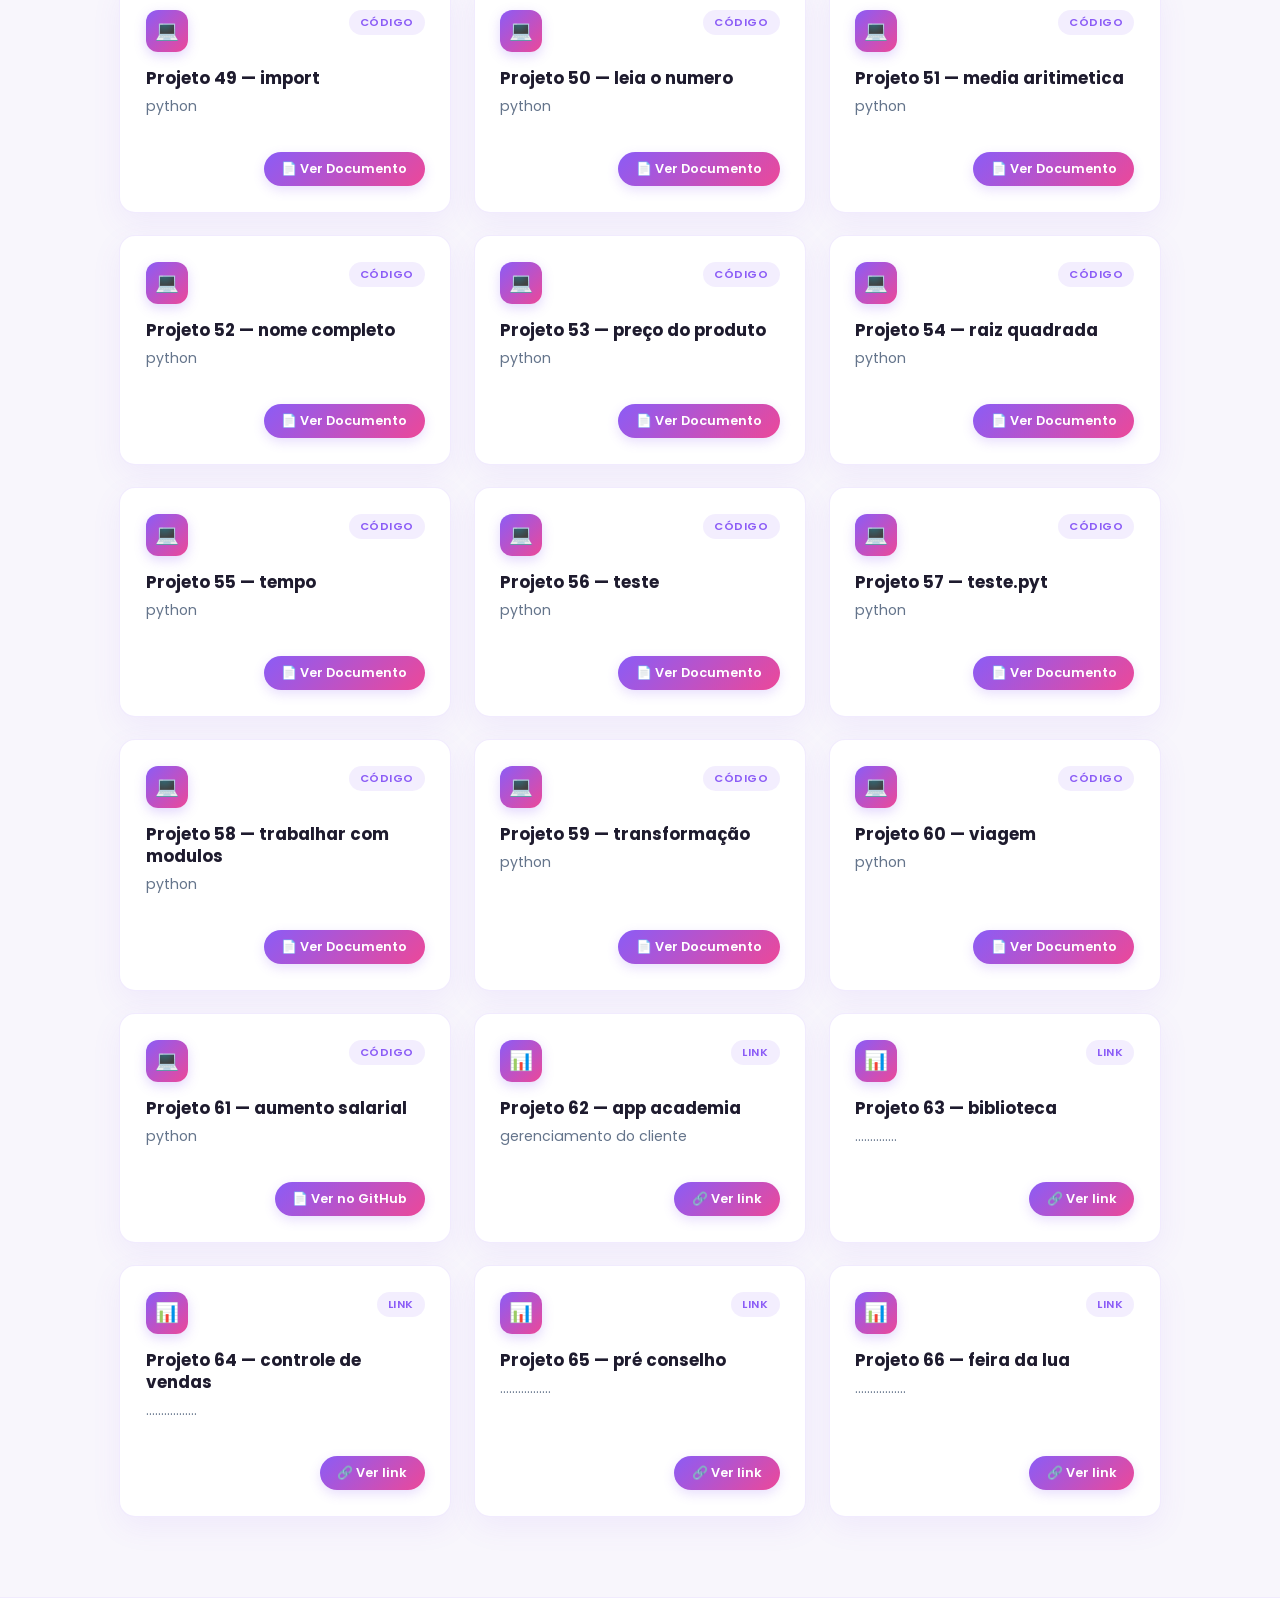
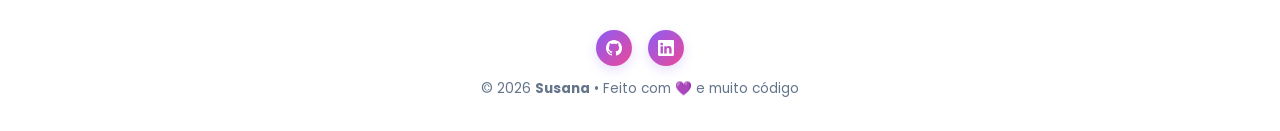
==== commit 09b7ca3c: "Update index.html" ====
--- a/index.html
+++ b/index.html
@@ -402,6 +402,8 @@
       { id: 63, title: 'Projeto 63 — biblioteca', desc: '..............', link: 'https://nifty-biblio-smart-flow.base44.app', linkLabel: '🔗 Ver link', icon: '📊', category: 'link', tag: 'Link' },
       { id: 64, title: 'Projeto 64 — controle de vendas', desc: '.................', link: 'https://grumpy-venda-foco-pro.base44.app', linkLabel: '🔗 Ver link', icon: '📊', category: 'link', tag: 'Link' },
       { id: 65, title: 'Projeto 65 — pré conselho', desc: '.................', link: 'https://ficha-de-pr-conselho.ai.studio', linkLabel: '🔗 Ver link', icon: '📊', category: 'link', tag: 'Link' },
+      { id: 66, title: 'Projeto 66 — feira da lua', desc: '.................', link: 'https://lua-finance-flow.base44.app', linkLabel: '🔗 Ver link', icon: '📊', category: 'link', tag: 'Link' },
+     
      ];
 
     let currentCategory = 'all';
